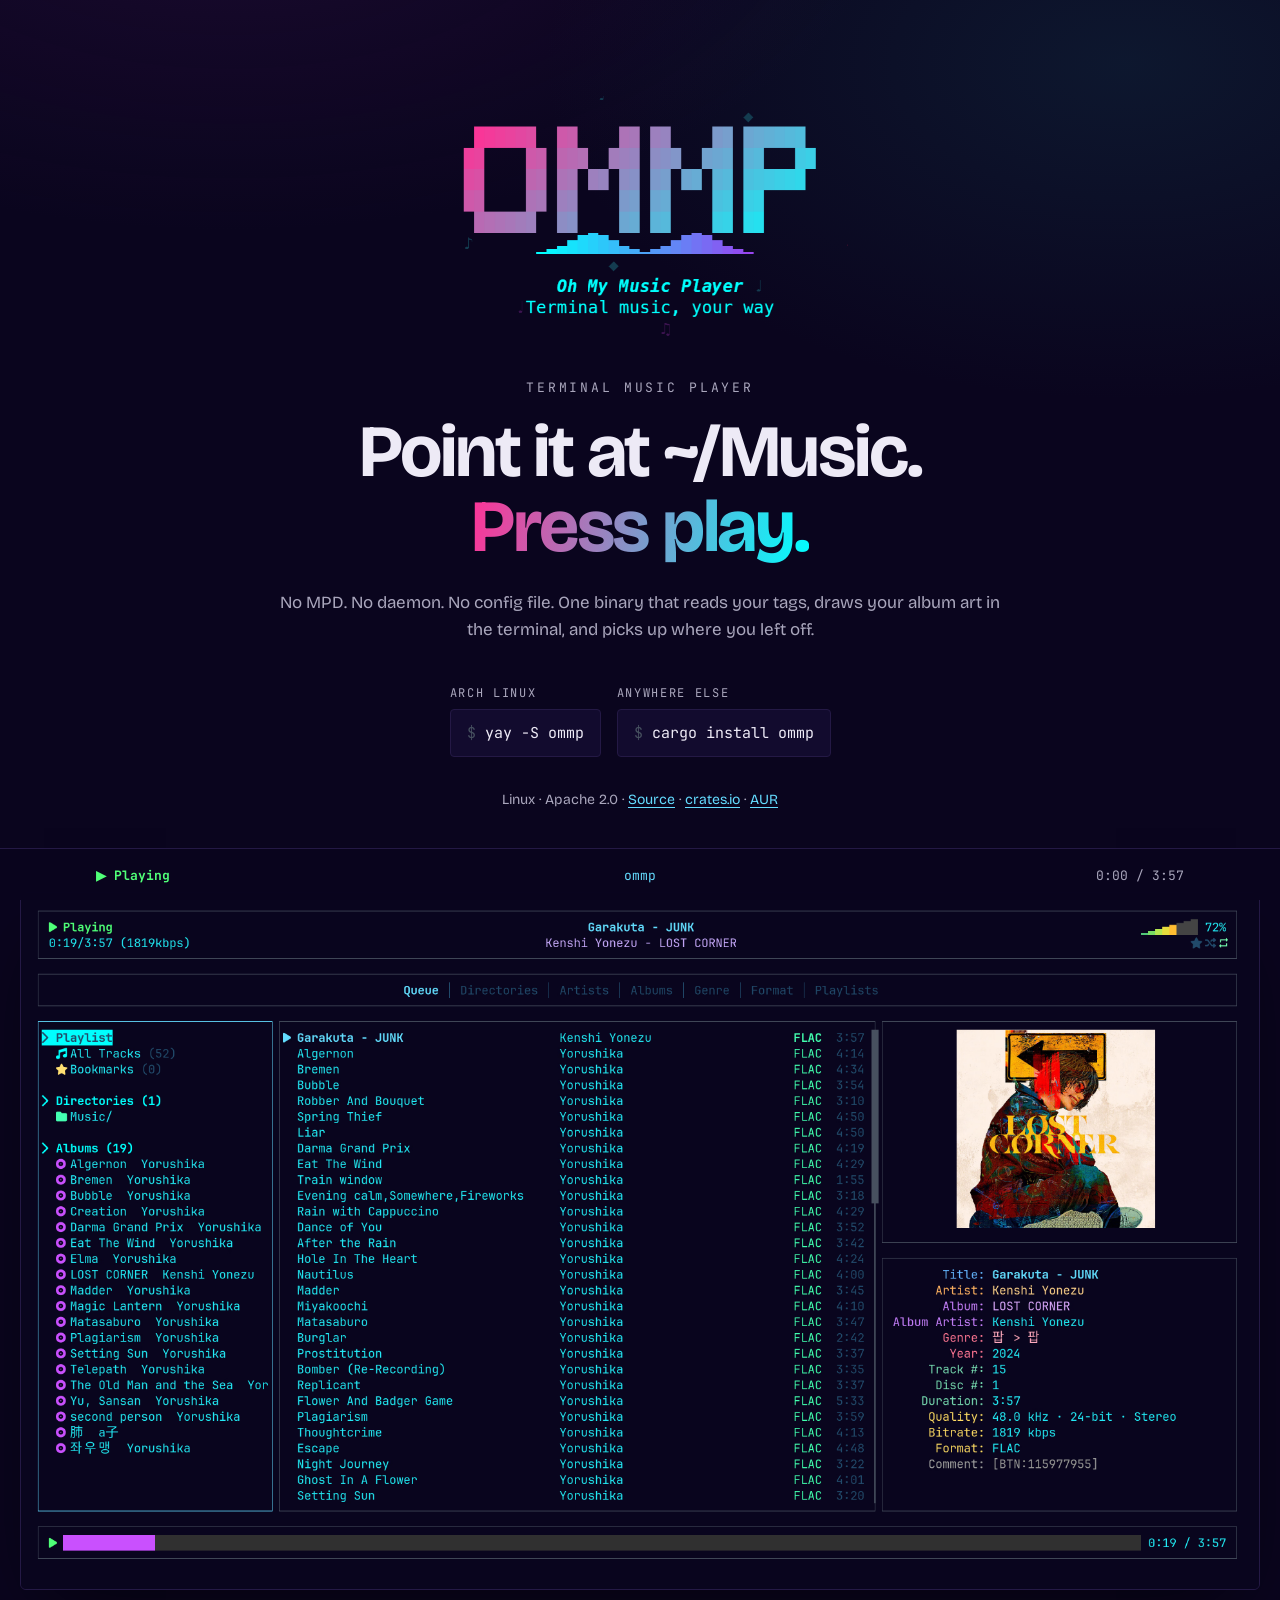
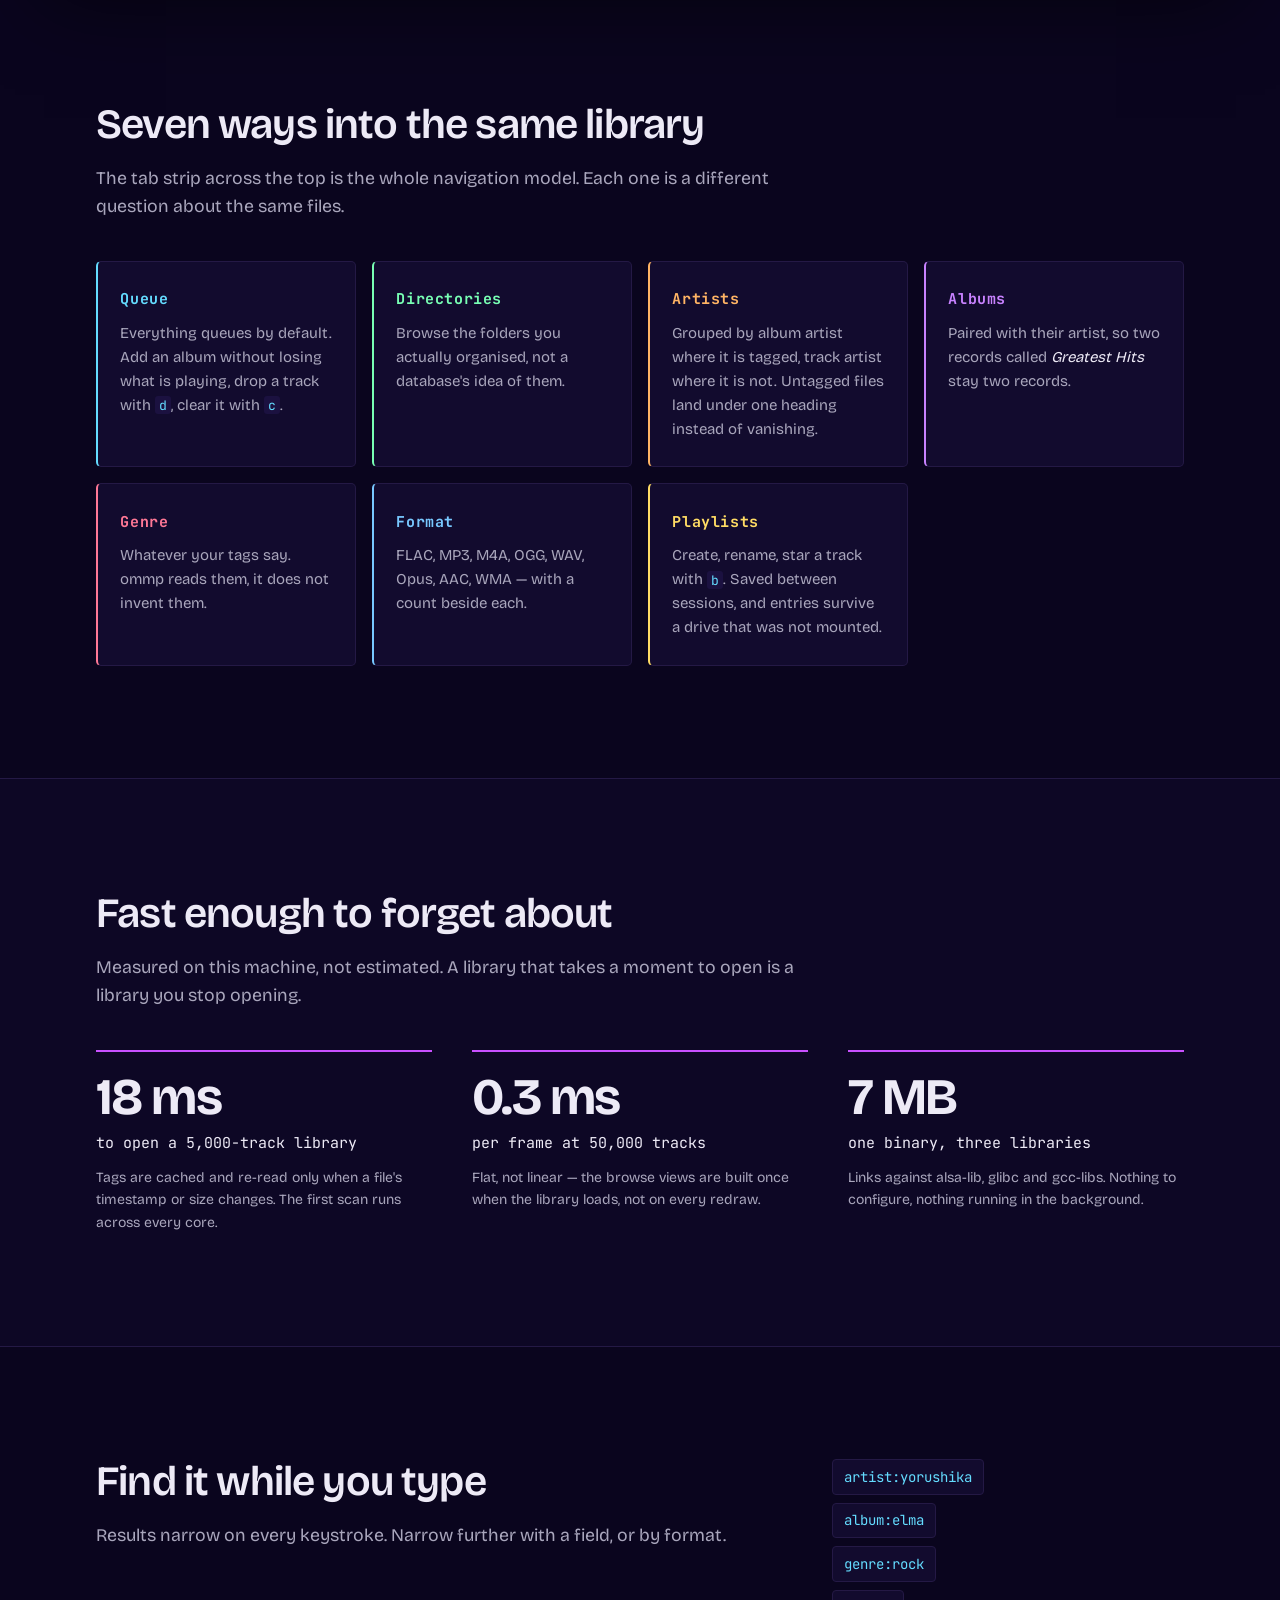
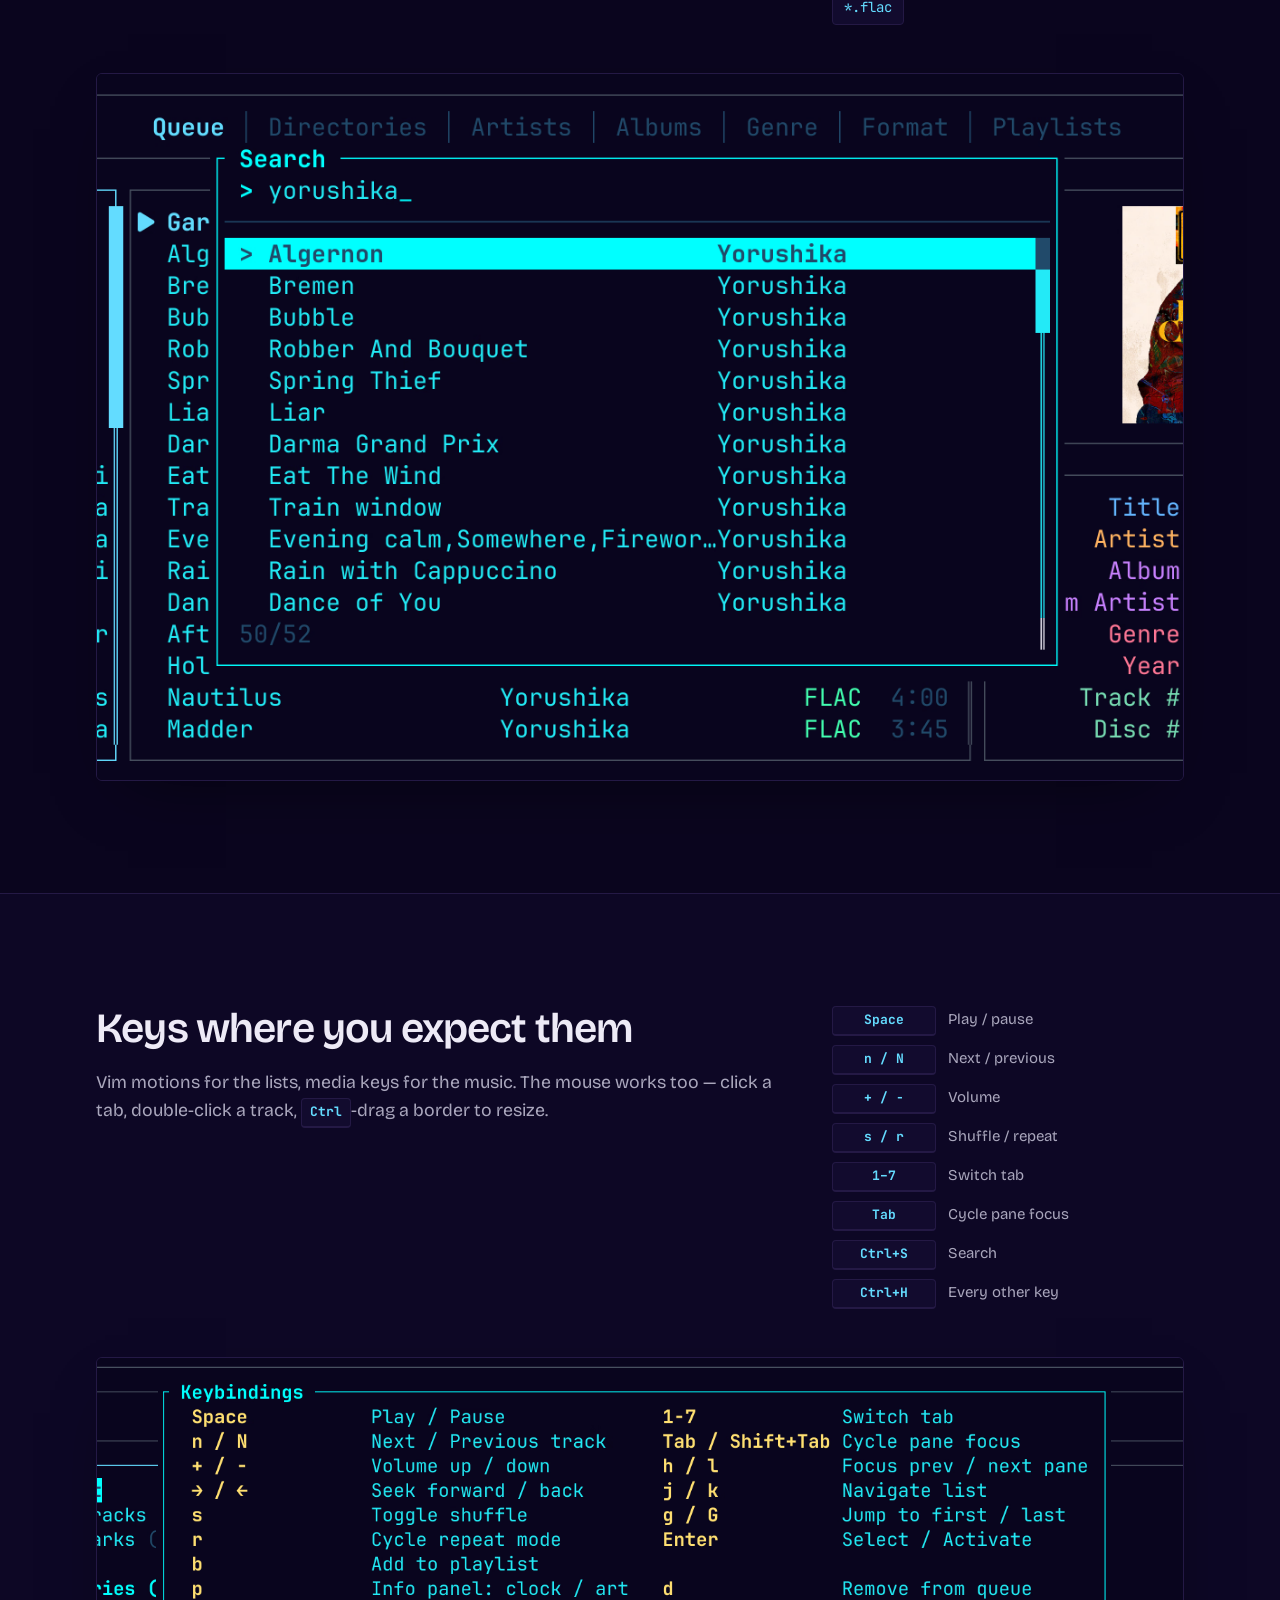
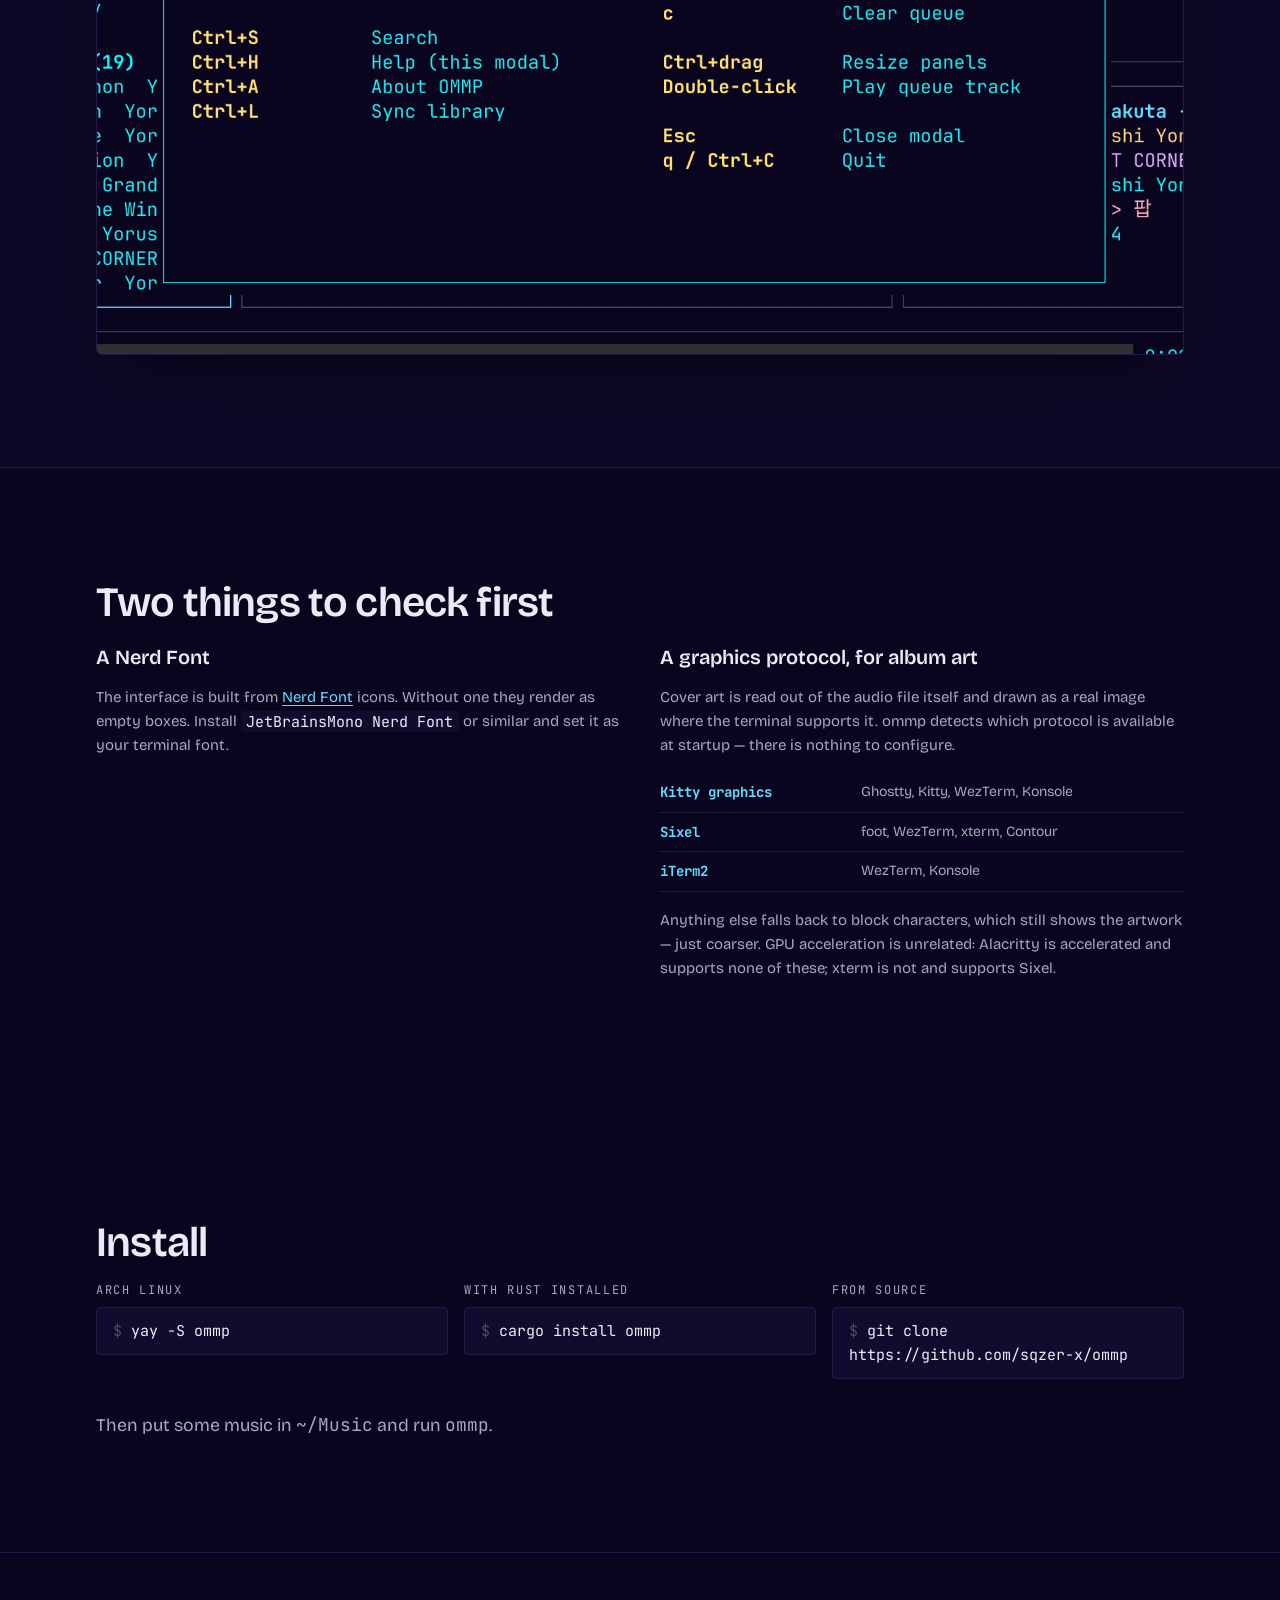
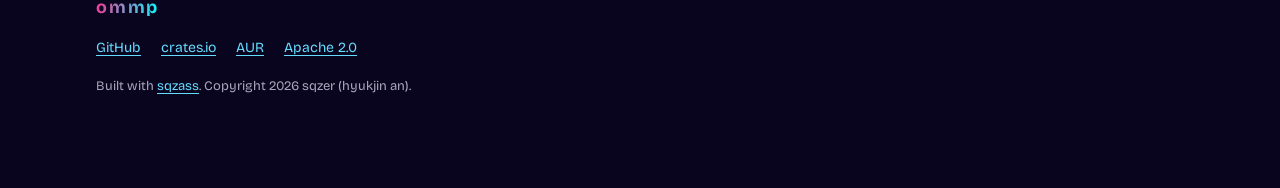
==== index.html @ 2d0007dd "Deploy the landing page" ====
<!doctype html>
<html lang="en">
<head>
<meta charset="utf-8">
<meta name="viewport" content="width=device-width, initial-scale=1">
<title>ommp — a terminal music player</title>
<meta name="description" content="A terminal music player written in Rust. No MPD, no daemon — point it at ~/Music and press play.">
<meta name="color-scheme" content="dark">
<meta name="theme-color" content="#0A051E">

<meta property="og:type" content="website">
<meta property="og:title" content="ommp — Oh My Music Player">
<meta property="og:description" content="A terminal music player written in Rust. No MPD, no daemon — point it at ~/Music and press play.">
<meta property="og:url" content="https://ommp.sqzer.com/">
<meta property="og:image" content="https://ommp.sqzer.com/img/og.png">
<meta name="twitter:card" content="summary_large_image">

<link rel="icon" href="/img/logo.png">
<link rel="preload" as="font" type="font/woff2" href="/fonts/jetbrains-mono-400.woff2" crossorigin>
<link rel="preload" as="font" type="font/woff2" href="/fonts/bricolage-grotesque-var.woff2" crossorigin>
<link rel="stylesheet" href="/css/main.a6589403.css">
</head>
<body>

<a class="skip" href="#what">Skip to content</a>

<!-- ── Hero ──────────────────────────────────────────────────────────── -->
<header class="hero">
  <div class="wrap hero-in">
    <img class="hero-logo" src="/img/logo.png" alt="ommp" width="723" height="421">

    <p class="kicker">Terminal music player</p>
    <h1 class="display">
      Point it at ~/Music.<br><em>Press play.</em>
    </h1>
    <p class="lede">No MPD. No daemon. No config file. One binary that reads your tags, draws your album art in the terminal, and picks up where you left off.</p>

    <div class="installs">
      <div class="install">
        <span class="install-label">Arch Linux</span>
        <code class="cmd" data-copy>yay -S ommp</code>
      </div>
      <div class="install">
        <span class="install-label">Anywhere else</span>
        <code class="cmd" data-copy>cargo install ommp</code>
      </div>
    </div>

    <p class="hero-meta">
      Linux · Apache&nbsp;2.0 ·
      <a href="https://github.com/sqzer-x/ommp">Source</a> ·
      <a href="https://crates.io/crates/ommp">crates.io</a> ·
      <a href="https://aur.archlinux.org/packages/ommp">AUR</a>
    </p>
  </div>

  <figure class="shot shot-hero">
    <img src="/img/01-main.avif" alt="ommp playing a track: library on the left, queue in the middle, album art and track details on the right"
         width="3840" height="2160" fetchpriority="high">
  </figure>
</header>

<!-- ── Features, keyed to the tabs ───────────────────────────────────── -->
<section id="what" class="band" data-section="Seven ways in">
  <div class="wrap">
    <h2 class="sec-title">Seven ways into the same library</h2>
    <p class="sec-lede">The tab strip across the top is the whole navigation model. Each one is a different question about the same files.</p>

    <ul class="features">
      <li class="feature" style="--accent: #64DCFF">
        <span class="feature-name">Queue</span>
        <p class="feature-body">Everything queues by default. Add an album without losing what is playing, drop a track with <code>d</code>, clear it with <code>c</code>.</p>
      </li>
      <li class="feature" style="--accent: #78FFB4">
        <span class="feature-name">Directories</span>
        <p class="feature-body">Browse the folders you actually organised, not a database's idea of them.</p>
      </li>
      <li class="feature" style="--accent: #FFB464">
        <span class="feature-name">Artists</span>
        <p class="feature-body">Grouped by album artist where it is tagged, track artist where it is not. Untagged files land under one heading instead of vanishing.</p>
      </li>
      <li class="feature" style="--accent: #C882FF">
        <span class="feature-name">Albums</span>
        <p class="feature-body">Paired with their artist, so two records called <em>Greatest Hits</em> stay two records.</p>
      </li>
      <li class="feature" style="--accent: #FF7896">
        <span class="feature-name">Genre</span>
        <p class="feature-body">Whatever your tags say. ommp reads them, it does not invent them.</p>
      </li>
      <li class="feature" style="--accent: #78C8FF">
        <span class="feature-name">Format</span>
        <p class="feature-body">FLAC, MP3, M4A, OGG, WAV, Opus, AAC, WMA — with a count beside each.</p>
      </li>
      <li class="feature" style="--accent: #FFDC64">
        <span class="feature-name">Playlists</span>
        <p class="feature-body">Create, rename, star a track with <code>b</code>. Saved between sessions, and entries survive a drive that was not mounted.</p>
      </li>
    </ul>
  </div>
</section>

<!-- ── Speed ─────────────────────────────────────────────────────────── -->
<section class="band band-alt" data-section="Speed">
  <div class="wrap">
    <h2 class="sec-title">Fast enough to forget about</h2>
    <p class="sec-lede">Measured on this machine, not estimated. A library that takes a moment to open is a library you stop opening.</p>

    <dl class="numbers">
      <div class="number">
        <dt class="number-value">18 ms</dt>
        <dd class="number-label">to open a 5,000-track library</dd>
        <dd class="number-note">Tags are cached and re-read only when a file&#x27;s timestamp or size changes. The first scan runs across every core.</dd>
      </div>
      <div class="number">
        <dt class="number-value">0.3 ms</dt>
        <dd class="number-label">per frame at 50,000 tracks</dd>
        <dd class="number-note">Flat, not linear — the browse views are built once when the library loads, not on every redraw.</dd>
      </div>
      <div class="number">
        <dt class="number-value">7 MB</dt>
        <dd class="number-label">one binary, three libraries</dd>
        <dd class="number-note">Links against alsa-lib, glibc and gcc-libs. Nothing to configure, nothing running in the background.</dd>
      </div>
    </dl>
  </div>
</section>

<!-- ── Search ────────────────────────────────────────────────────────── -->
<section class="band" data-section="Search">
  <div class="wrap">
    <div class="split">
      <div class="split-text">
        <h2 class="sec-title">Find it while you type</h2>
        <p class="sec-lede">Results narrow on every keystroke. Narrow further with a field, or by format.</p>
      </div>
      <ul class="filters">
        <li><code>artist:yorushika</code></li>
        <li><code>album:elma</code></li>
        <li><code>genre:rock</code></li>
        <li><code>*.flac</code></li>
      </ul>
    </div>
    <figure class="shot shot-detail">
      <img src="/img/03-search.avif" alt="The search overlay filtering a library down to fifty of fifty-two tracks"
           width="2400" height="1560" loading="lazy">
    </figure>
  </div>
</section>

<!-- ── Keys ──────────────────────────────────────────────────────────── -->
<section class="band band-alt" data-section="Keys">
  <div class="wrap">
    <div class="split">
      <div class="split-text">
        <h2 class="sec-title">Keys where you expect them</h2>
        <p class="sec-lede">Vim motions for the lists, media keys for the music. The mouse works too — click a tab, double-click a track, <kbd>Ctrl</kbd>-drag a border to resize.</p>
      </div>
      <ul class="keys">
        <li><kbd>Space</kbd><span>Play / pause</span></li>
        <li><kbd>n / N</kbd><span>Next / previous</span></li>
        <li><kbd>+ / -</kbd><span>Volume</span></li>
        <li><kbd>s / r</kbd><span>Shuffle / repeat</span></li>
        <li><kbd>1–7</kbd><span>Switch tab</span></li>
        <li><kbd>Tab</kbd><span>Cycle pane focus</span></li>
        <li><kbd>Ctrl+S</kbd><span>Search</span></li>
        <li><kbd>Ctrl+H</kbd><span>Every other key</span></li>
      </ul>
    </div>
    <figure class="shot shot-detail">
      <img src="/img/02-help.avif" alt="The keybinding overlay, two columns covering playback and navigation"
           width="3100" height="1700" loading="lazy">
    </figure>
  </div>
</section>

<!-- ── Requirements ──────────────────────────────────────────────────── -->
<section class="band" data-section="Before you start">
  <div class="wrap">
    <h2 class="sec-title">Two things to check first</h2>

    <div class="reqs">
      <div class="req">
        <h3>A Nerd Font</h3>
        <p>The interface is built from <a href="https://www.nerdfonts.com/">Nerd Font</a> icons. Without one they render as empty boxes. Install <code>JetBrainsMono Nerd Font</code> or similar and set it as your terminal font.</p>
      </div>
      <div class="req">
        <h3>A graphics protocol, for album art</h3>
        <p>Cover art is read out of the audio file itself and drawn as a real image where the terminal supports it. ommp detects which protocol is available at startup — there is nothing to configure.</p>
        <table class="protocols">
          <tbody>
            <tr><th scope="row">Kitty graphics</th><td>Ghostty, Kitty, WezTerm, Konsole</td></tr>
            <tr><th scope="row">Sixel</th><td>foot, WezTerm, xterm, Contour</td></tr>
            <tr><th scope="row">iTerm2</th><td>WezTerm, Konsole</td></tr>
          </tbody>
        </table>
        <p class="req-note">Anything else falls back to block characters, which still shows the artwork — just coarser. GPU acceleration is unrelated: Alacritty is accelerated and supports none of these; xterm is not and supports Sixel.</p>
      </div>
    </div>
  </div>
</section>

<!-- ── Install ───────────────────────────────────────────────────────── -->
<section class="band band-close" data-section="Install">
  <div class="wrap">
    <h2 class="sec-title">Install</h2>
    <div class="install-grid">
      <div class="install-card">
        <span class="install-label">Arch Linux</span>
        <code class="cmd" data-copy>yay -S ommp</code>
      </div>
      <div class="install-card">
        <span class="install-label">With Rust installed</span>
        <code class="cmd" data-copy>cargo install ommp</code>
      </div>
      <div class="install-card">
        <span class="install-label">From source</span>
        <code class="cmd" data-copy>git clone https://github.com/sqzer-x/ommp</code>
      </div>
    </div>
    <p class="sec-lede">Then put some music in <code>~/Music</code> and run <code>ommp</code>.</p>
  </div>
</section>

<footer class="foot">
  <div class="wrap foot-in">
    <p class="foot-name">ommp</p>
    <nav class="foot-links">
      <a href="https://github.com/sqzer-x/ommp">GitHub</a>
      <a href="https://crates.io/crates/ommp">crates.io</a>
      <a href="https://aur.archlinux.org/packages/ommp">AUR</a>
      <a href="https://github.com/sqzer-x/ommp/blob/main/LICENSE">Apache&nbsp;2.0</a>
    </nav>
    <p class="foot-fine">Built with <a href="https://github.com/sqzer-x/sqzass">sqzass</a>. Copyright 2026 sqzer (hyukjin an).</p>
  </div>
</footer>

<!-- ── The app's own status bar, tracking the page ───────────────────── -->
<div class="statusbar" aria-hidden="true">
  <div class="sb-fill"></div>
  <div class="sb-row">
    <span class="sb-state">&#9654; Playing</span>
    <span class="sb-track">ommp</span>
    <span class="sb-time"><span class="sb-elapsed">0:00</span> / 3:57</span>
  </div>
</div>

<script src="/js/status.4d369529.js" defer></script>
</body>
</html>
---- css/main.a6589403.css ----
/* ommp landing page.
 *
 * Every colour here is lifted from the application's own source rather than
 * invented, so the page and the thing it is advertising cannot drift apart.
 * The comments name where each one lives. */

/* Relative URLs, not root-absolute: this file is served from a repository
   subpath and the stylesheet's own name is content-hashed, but ../fonts/
   resolves correctly either way. */
@font-face {
  font-family: "JetBrains Mono";
  src: url("../fonts/jetbrains-mono-400.woff2") format("woff2");
  font-weight: 400; font-style: normal; font-display: swap;
}
@font-face {
  font-family: "JetBrains Mono";
  src: url("../fonts/jetbrains-mono-700.woff2") format("woff2");
  font-weight: 700; font-style: normal; font-display: swap;
}
@font-face {
  font-family: "Bricolage Grotesque";
  src: url("../fonts/bricolage-grotesque-var.woff2") format("woff2");
  font-weight: 400 800; font-style: normal; font-display: swap;
}

:root {
  /* about_modal.rs */
  --bg:      #0A051E;   /* BG_DARK */
  --pink:    #FF3296;   /* NEON_PINK, the logo gradient's start */
  --cyan:    #00FFFF;   /* NEON_CYAN, its end */
  /* theme.rs */
  --sky:     #64DCFF;   /* border_focused, and the current track */
  --dim:     #46505F;   /* border_unfocused */
  --violet:  #C850FF;   /* progress_filled */
  /* status_bar.rs */
  --playing: #50FF78;

  --ink:     #EDEAF6;
  --ink-2:   #A9A6BC;
  --panel:   #120B2E;
  --line:    #241945;

  --mono: "JetBrains Mono", ui-monospace, SFMono-Regular, Menlo, Consolas, monospace;
  --disp: "Bricolage Grotesque", ui-sans-serif, system-ui, sans-serif;

  --wrap: 68rem;
  --sb-h: 3.25rem;
}

*, *::before, *::after { box-sizing: border-box; }

html { -webkit-text-size-adjust: 100%; scroll-behavior: smooth; }
@media (prefers-reduced-motion: reduce) {
  html { scroll-behavior: auto; }
  *, *::before, *::after { animation-duration: .01ms !important; transition-duration: .01ms !important; }
}

body {
  margin: 0;
  padding-bottom: var(--sb-h);
  background: var(--bg);
  color: var(--ink);
  font-family: var(--disp);
  font-size: clamp(1rem, .95rem + .2vw, 1.125rem);
  line-height: 1.6;
  -webkit-font-smoothing: antialiased;
}

/* The terminal face is reserved for things that are literally the app:
   commands you type, keys you press, tab names, the status bar. */
code, kbd, .cmd, .kicker, .install-label, .feature-name,
.number-label, .protocols th, .sb-row { font-family: var(--mono); }

a { color: var(--sky); text-underline-offset: .2em; text-decoration-thickness: 1px; }
a:hover { color: var(--cyan); }
:focus-visible { outline: 2px solid var(--cyan); outline-offset: 3px; border-radius: 2px; }

.skip {
  position: absolute; left: -9999px;
  background: var(--cyan); color: var(--bg); padding: .6rem 1rem; font-weight: 700;
}
.skip:focus { left: 1rem; top: 1rem; z-index: 100; }

.wrap { width: min(100% - 2.5rem, var(--wrap)); margin-inline: auto; }

/* ── Hero ─────────────────────────────────────────────────────────── */

.hero {
  position: relative;
  padding-block: clamp(3rem, 8vw, 6rem) 0;
  /* The splash screen's scattered-note field, reduced to two soft washes. */
  background:
    radial-gradient(60rem 32rem at 18% -8%, #3C145055, transparent 70%),
    radial-gradient(52rem 30rem at 88% 4%,  #143C5055, transparent 70%);
}
.hero-in { text-align: center; }

.hero-logo {
  width: min(100%, 26rem); height: auto; display: block; margin: 0 auto 2.5rem;
  animation: rise .6s ease-out both;
}
@keyframes rise { from { opacity: 0; transform: translateY(.5rem); } to { opacity: 1; transform: none; } }

.kicker {
  margin: 0 0 1rem;
  font-size: .8125rem; letter-spacing: .22em; text-transform: uppercase;
  color: var(--ink-2);
}

.display {
  font-family: var(--disp);
  font-weight: 700;
  font-size: clamp(2.4rem, 1.4rem + 4.4vw, 4.6rem);
  line-height: 1.02;
  letter-spacing: -.03em;
  margin: 0 0 1.5rem;
}
.display em {
  font-style: normal;
  background: linear-gradient(100deg, var(--pink), var(--cyan));
  -webkit-background-clip: text; background-clip: text; color: transparent;
}

.lede {
  max-width: 46rem; margin: 0 auto 2.5rem;
  color: var(--ink-2); font-size: 1.0625rem;
}

.installs { display: flex; flex-wrap: wrap; gap: 1rem; justify-content: center; }
.install { text-align: left; }
.install-label {
  display: block; font-size: .75rem; letter-spacing: .14em; text-transform: uppercase;
  color: var(--ink-2); margin-bottom: .4rem;
}

.cmd {
  display: block;
  font-family: var(--mono); font-size: .9375rem;
  background: var(--panel); border: 1px solid var(--line);
  padding: .7rem 1rem; border-radius: 4px;
  color: var(--ink); white-space: nowrap; overflow-x: auto;
}
.cmd::before { content: "$ "; color: var(--dim); }
.cmd[data-copy] { cursor: pointer; }
.cmd[data-copy]:hover { border-color: var(--sky); }
.cmd.is-copied { border-color: var(--playing); }
.cmd.is-copied::after { content: " copied"; color: var(--playing); }

.hero-meta { margin-top: 2rem; color: var(--ink-2); font-size: .875rem; }

/* ── Screenshots ──────────────────────────────────────────────────── */

.shot { margin: 0; }
.shot img {
  display: block; width: 100%; height: auto;
  border: 1px solid var(--line); border-radius: 6px;
}
.shot-hero {
  width: min(100% - 2.5rem, 84rem);
  margin: clamp(3rem, 7vw, 5rem) auto 0;
}
.shot-hero img { box-shadow: 0 2rem 5rem -1.5rem #00000099; }
.shot-detail img { box-shadow: 0 1.5rem 4rem -2rem #00000099; }

/* ── Bands ────────────────────────────────────────────────────────── */

.band { padding-block: clamp(4rem, 9vw, 7rem); }
.band-alt { background: #0D0725; border-block: 1px solid var(--line); }
.band-close { padding-bottom: clamp(3rem, 6vw, 4.5rem); }

.sec-title {
  font-family: var(--disp); font-weight: 600;
  font-size: clamp(1.7rem, 1.2rem + 1.9vw, 2.6rem);
  line-height: 1.1; letter-spacing: -.02em; margin: 0 0 1rem;
}
.sec-lede { max-width: 44rem; color: var(--ink-2); margin: 0 0 2.5rem; }

/* ── Features ─────────────────────────────────────────────────────── */

.features {
  list-style: none; margin: 0; padding: 0;
  display: grid; gap: 1rem;
  grid-template-columns: repeat(auto-fit, minmax(15rem, 1fr));
}
.feature {
  background: var(--panel);
  border: 1px solid var(--line); border-left: 2px solid var(--accent);
  border-radius: 5px;
  padding: 1.4rem 1.4rem 1.6rem;
}
.feature-name {
  display: inline-block; margin-bottom: .6rem;
  color: var(--accent); font-weight: 700; font-size: .9375rem;
  letter-spacing: .04em;
}
.feature-body { margin: 0; color: var(--ink-2); font-size: .9375rem; }
.feature-body code {
  color: var(--sky); background: #1B1140;
  padding: .05em .3em; border-radius: 3px; font-size: .875em;
}
.feature-body em { font-style: italic; color: var(--ink); }

/* ── Numbers ──────────────────────────────────────────────────────── */

.numbers {
  margin: 0; display: grid; gap: 2.5rem;
  grid-template-columns: repeat(auto-fit, minmax(15rem, 1fr));
}
.number { border-top: 2px solid var(--violet); padding-top: 1.25rem; }
.number-value {
  font-family: var(--disp); font-weight: 700;
  font-size: clamp(2.2rem, 1.6rem + 2.4vw, 3.2rem);
  line-height: 1; letter-spacing: -.03em; margin: 0 0 .5rem;
}
.number-label { margin: 0 0 .75rem; color: var(--ink); font-size: .9375rem; }
.number-note { margin: 0; color: var(--ink-2); font-size: .875rem; }

/* ── Split sections ───────────────────────────────────────────────── */

/* Copy beside its list, and the screenshot underneath at the full width of the
   wrap. These shots are close-ups of a modal whose contents are a fixed number
   of characters — squeezed into a column beside the copy they are simply too
   small to read, which defeats the point of showing them. */
.split {
  display: grid; gap: clamp(2rem, 5vw, 3.5rem); align-items: start;
  margin-bottom: clamp(2.25rem, 4vw, 3rem);
}
@media (min-width: 56rem) {
  .split { grid-template-columns: 1fr minmax(16rem, 22rem); }
}
.split-text .sec-lede { margin-bottom: 0; }

.filters { list-style: none; margin: 0; padding: 0; display: grid; gap: .5rem; }
.filters code {
  display: inline-block; background: var(--panel); border: 1px solid var(--line);
  padding: .35rem .7rem; border-radius: 4px; font-size: .875rem; color: var(--sky);
}

.keys { list-style: none; margin: 0; padding: 0; display: grid; gap: .55rem; }
.keys li { display: grid; grid-template-columns: 6.5rem 1fr; align-items: baseline; gap: .75rem; }
.keys span { color: var(--ink-2); font-size: .9375rem; }

kbd {
  font-family: var(--mono); font-size: .8125rem; font-weight: 700;
  background: var(--panel); border: 1px solid var(--line); border-bottom-width: 2px;
  border-radius: 4px; padding: .2rem .5rem; color: var(--sky);
  display: inline-block; text-align: center;
}

/* ── Requirements ─────────────────────────────────────────────────── */

.reqs { display: grid; gap: 2.5rem; grid-template-columns: repeat(auto-fit, minmax(19rem, 1fr)); }
.req h3 { font-family: var(--disp); font-size: 1.25rem; font-weight: 600; margin: 0 0 .75rem; }
.req p { margin: 0 0 1rem; color: var(--ink-2); font-size: .9375rem; }
.req code { background: var(--panel); padding: .05em .35em; border-radius: 3px; color: var(--ink); }
.req-note { font-size: .8125rem; }

.protocols { border-collapse: collapse; width: 100%; margin-bottom: 1rem; font-size: .875rem; }
.protocols th, .protocols td { text-align: left; padding: .5rem 0; border-bottom: 1px solid var(--line); vertical-align: top; }
.protocols th { font-weight: 700; color: var(--sky); white-space: nowrap; padding-right: 1.25rem; }
.protocols td { color: var(--ink-2); }

/* ── Install grid ─────────────────────────────────────────────────── */

.install-grid {
  display: grid; gap: 1rem; margin-bottom: 2rem;
  grid-template-columns: repeat(auto-fit, minmax(17rem, 1fr));
}
/* The clone URL is longer than a third of the wrap. Scrolling it inside the
   card hides the end behind no affordance at all, so wrap it instead — the
   whole string is what gets copied either way. */
.install-card .cmd { white-space: normal; overflow-wrap: anywhere; }

/* ── Footer ───────────────────────────────────────────────────────── */

.foot { border-top: 1px solid var(--line); padding-block: 2.5rem; }
.foot-in { display: grid; gap: 1rem; }
.foot-name {
  margin: 0; font-weight: 700; letter-spacing: .1em;
  background: linear-gradient(100deg, var(--pink), var(--cyan));
  -webkit-background-clip: text; background-clip: text; color: transparent;
  width: max-content;
}
.foot-links { display: flex; flex-wrap: wrap; gap: 1.25rem; font-size: .875rem; }
.foot-fine { margin: 0; color: var(--ink-2); font-size: .8125rem; }

/* ── The signature: ommp's status bar, tracking the page ──────────── */

.statusbar {
  position: fixed; inset: auto 0 0 0; z-index: 50;
  height: var(--sb-h);
  background: #0A051EF2;
  backdrop-filter: blur(8px);
  border-top: 1px solid var(--line);
  font-size: .8125rem;
}
.sb-fill {
  height: 2px; width: 0%;
  background: var(--violet);
  transition: width .1s linear;
}
.sb-row {
  height: calc(var(--sb-h) - 2px);
  display: grid; grid-template-columns: 1fr auto 1fr; align-items: center;
  gap: 1rem;
  width: min(100% - 2.5rem, var(--wrap)); margin-inline: auto;
}
.sb-state { color: var(--playing); font-weight: 700; white-space: nowrap; }
.sb-track {
  color: var(--sky); text-align: center;
  overflow: hidden; text-overflow: ellipsis; white-space: nowrap;
}
.sb-time { color: var(--ink-2); text-align: right; white-space: nowrap; }

@media (max-width: 34rem) {
  .sb-row { grid-template-columns: auto 1fr; }
  .sb-state { display: none; }
  .sb-time { font-size: .75rem; }
}
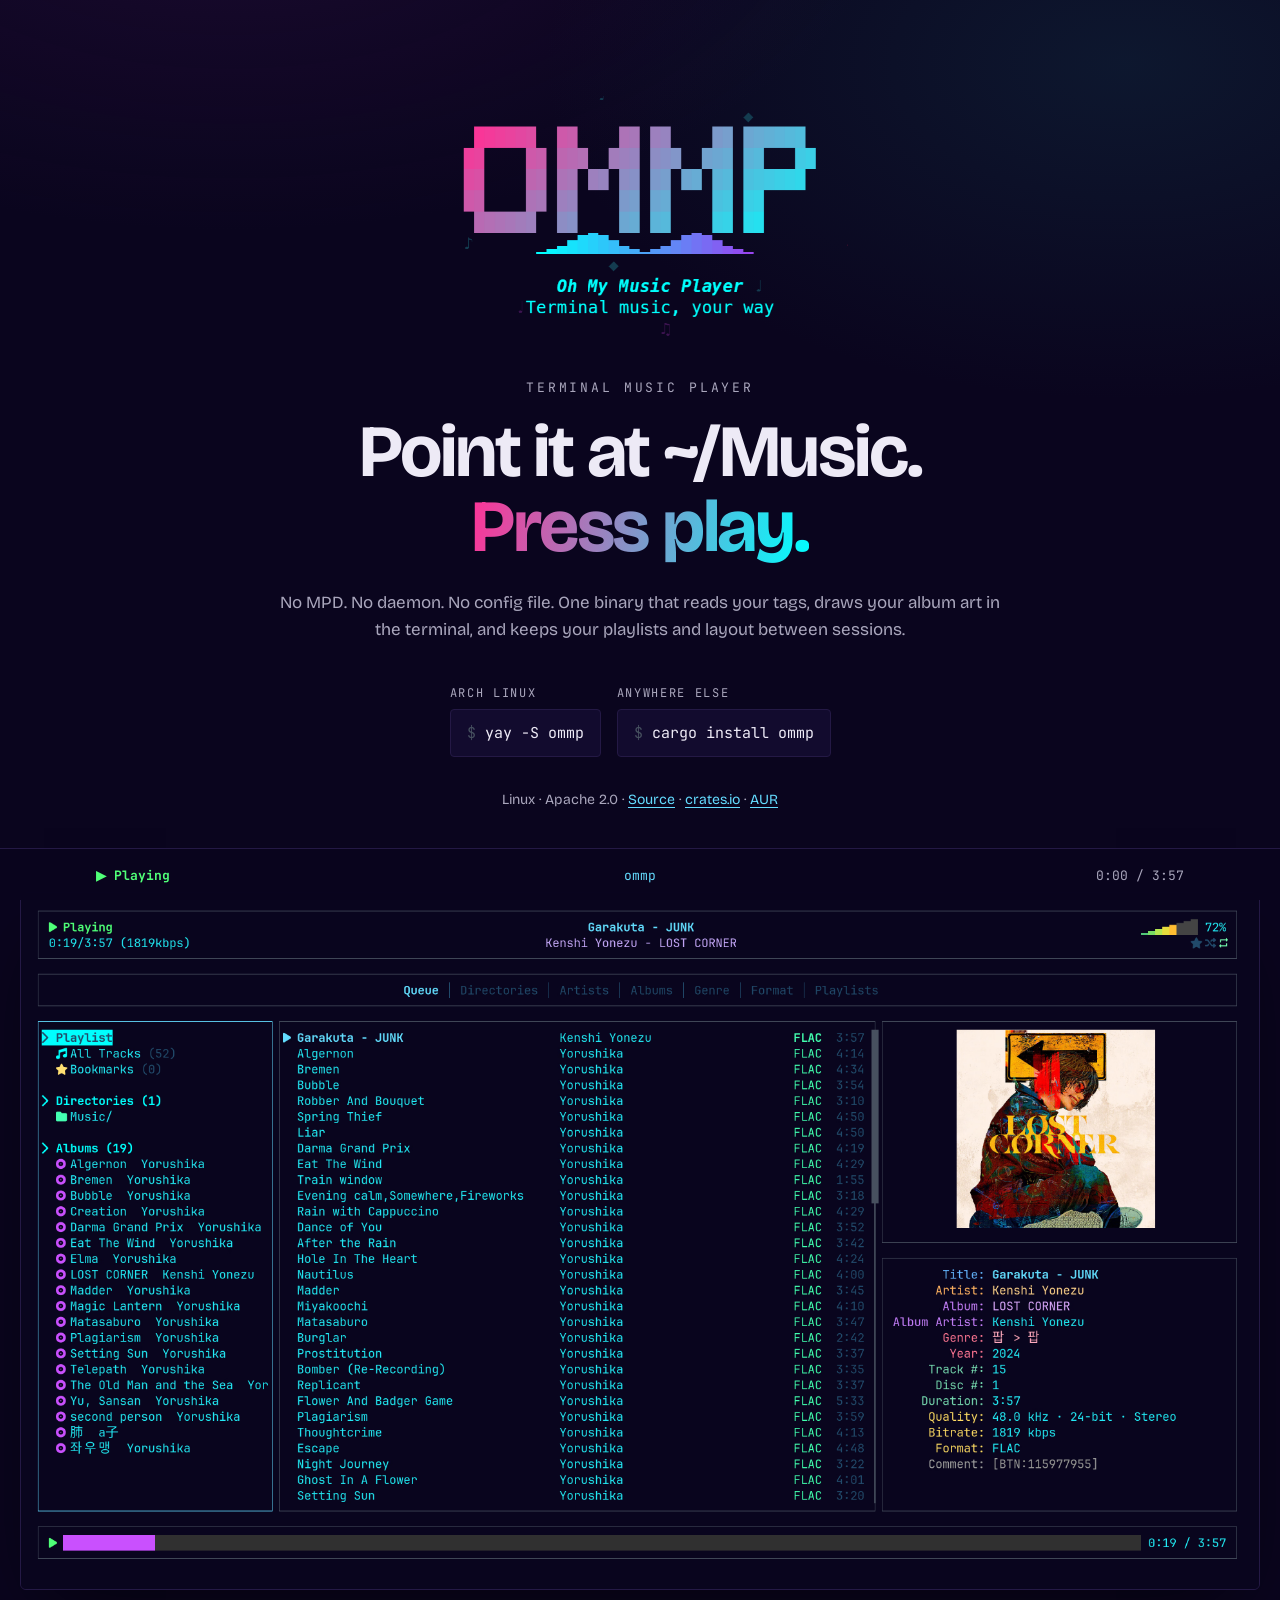
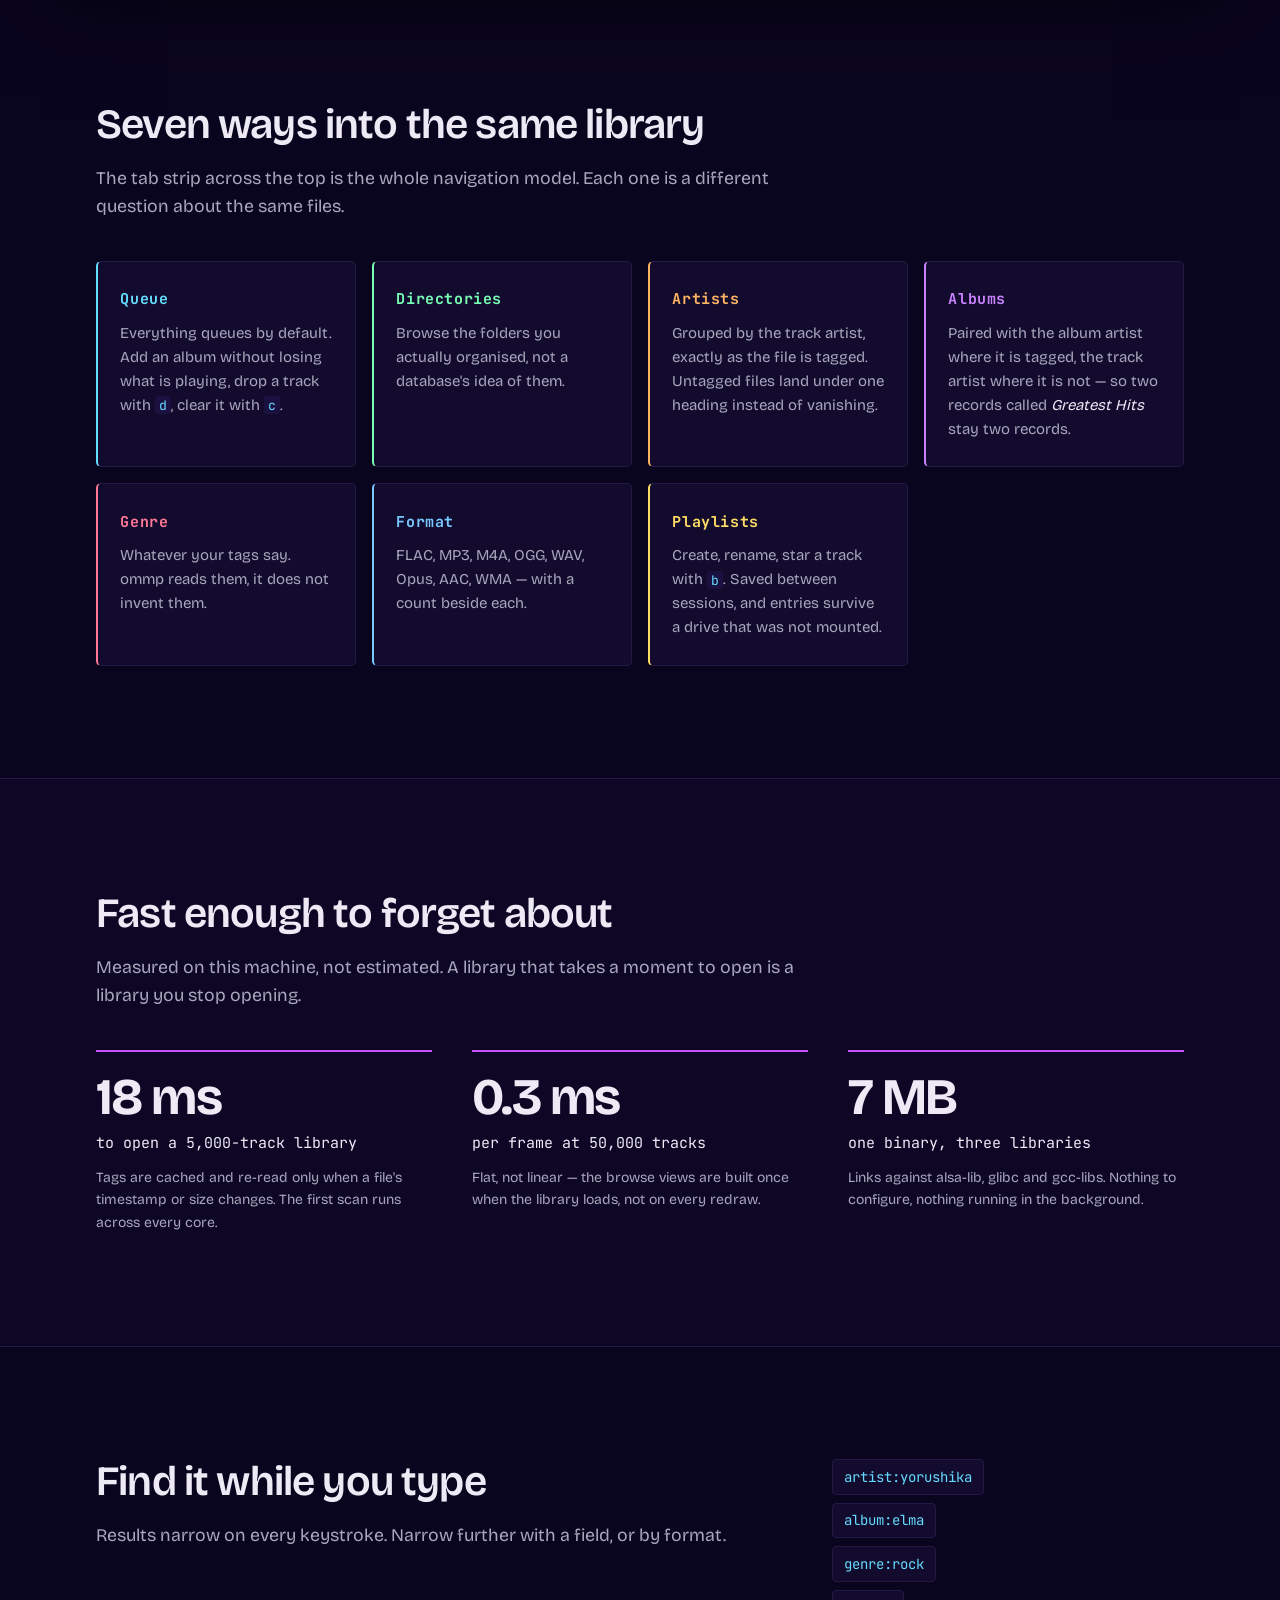
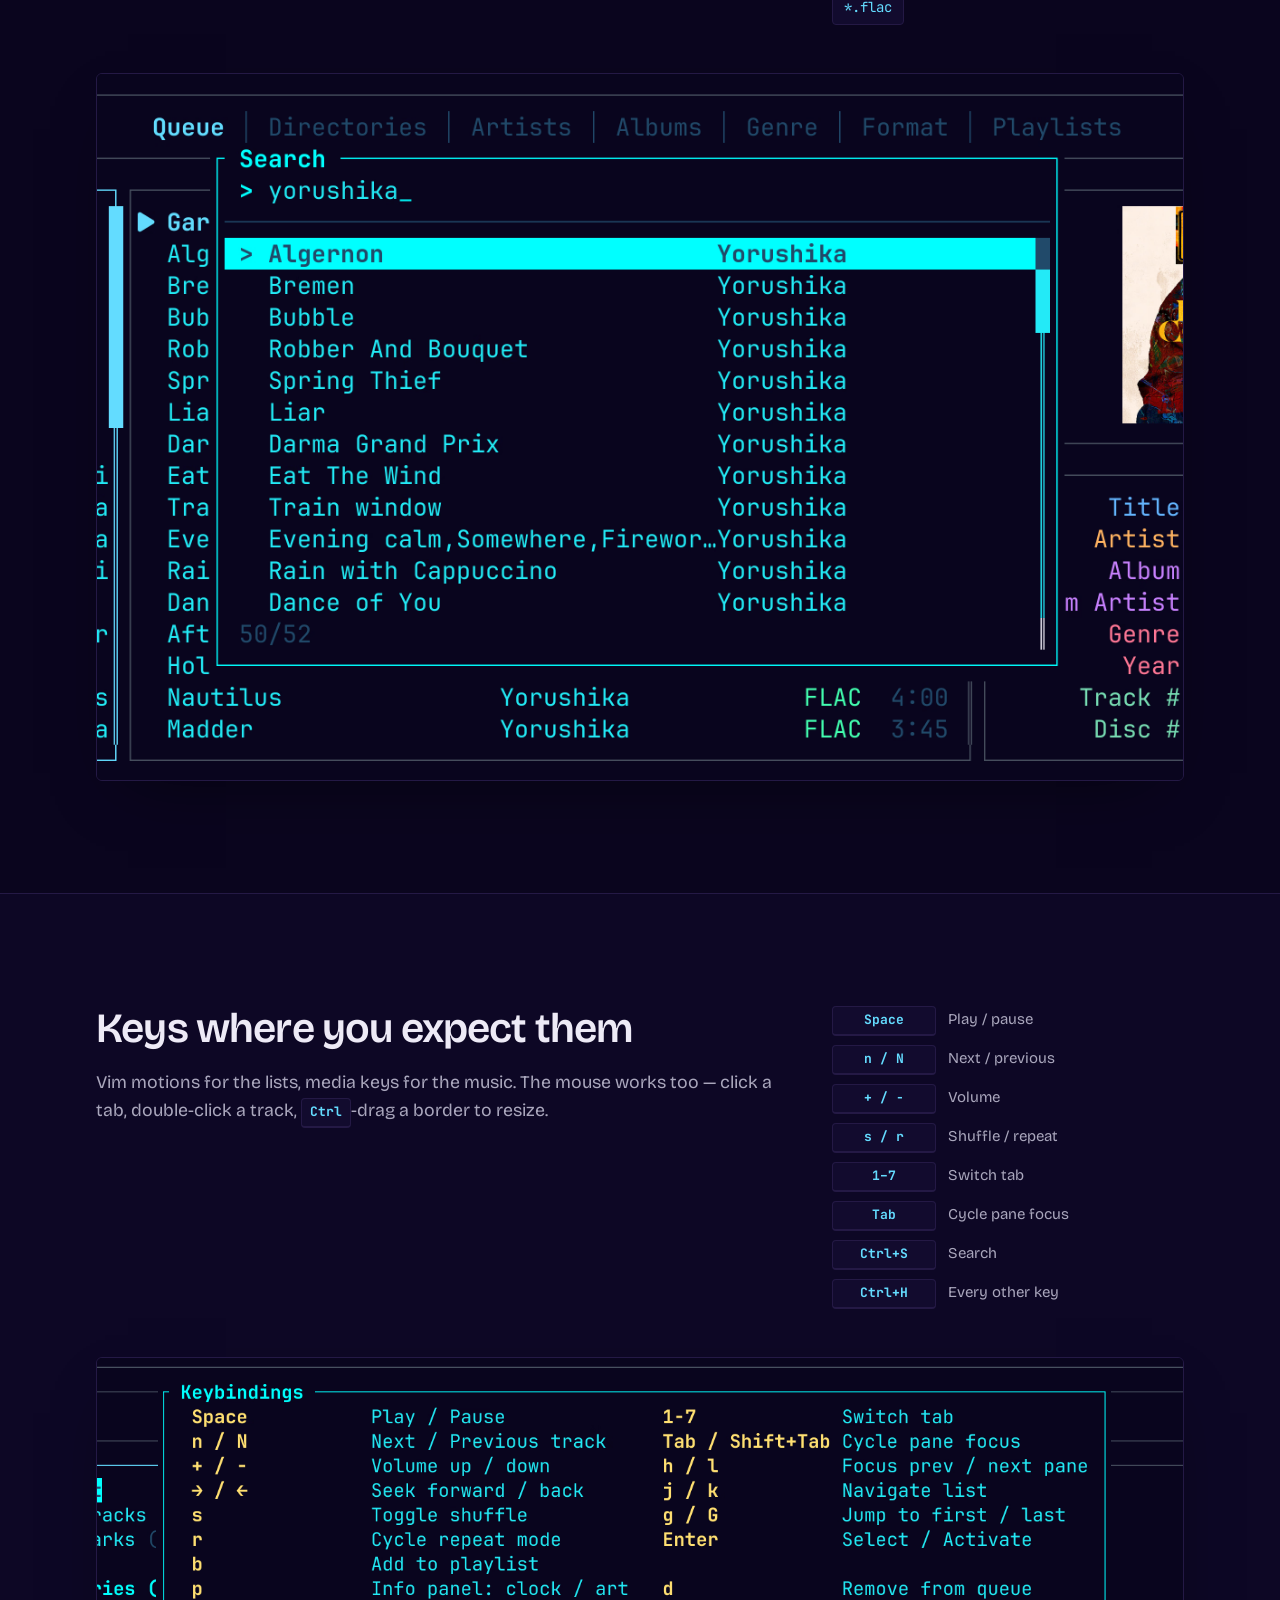
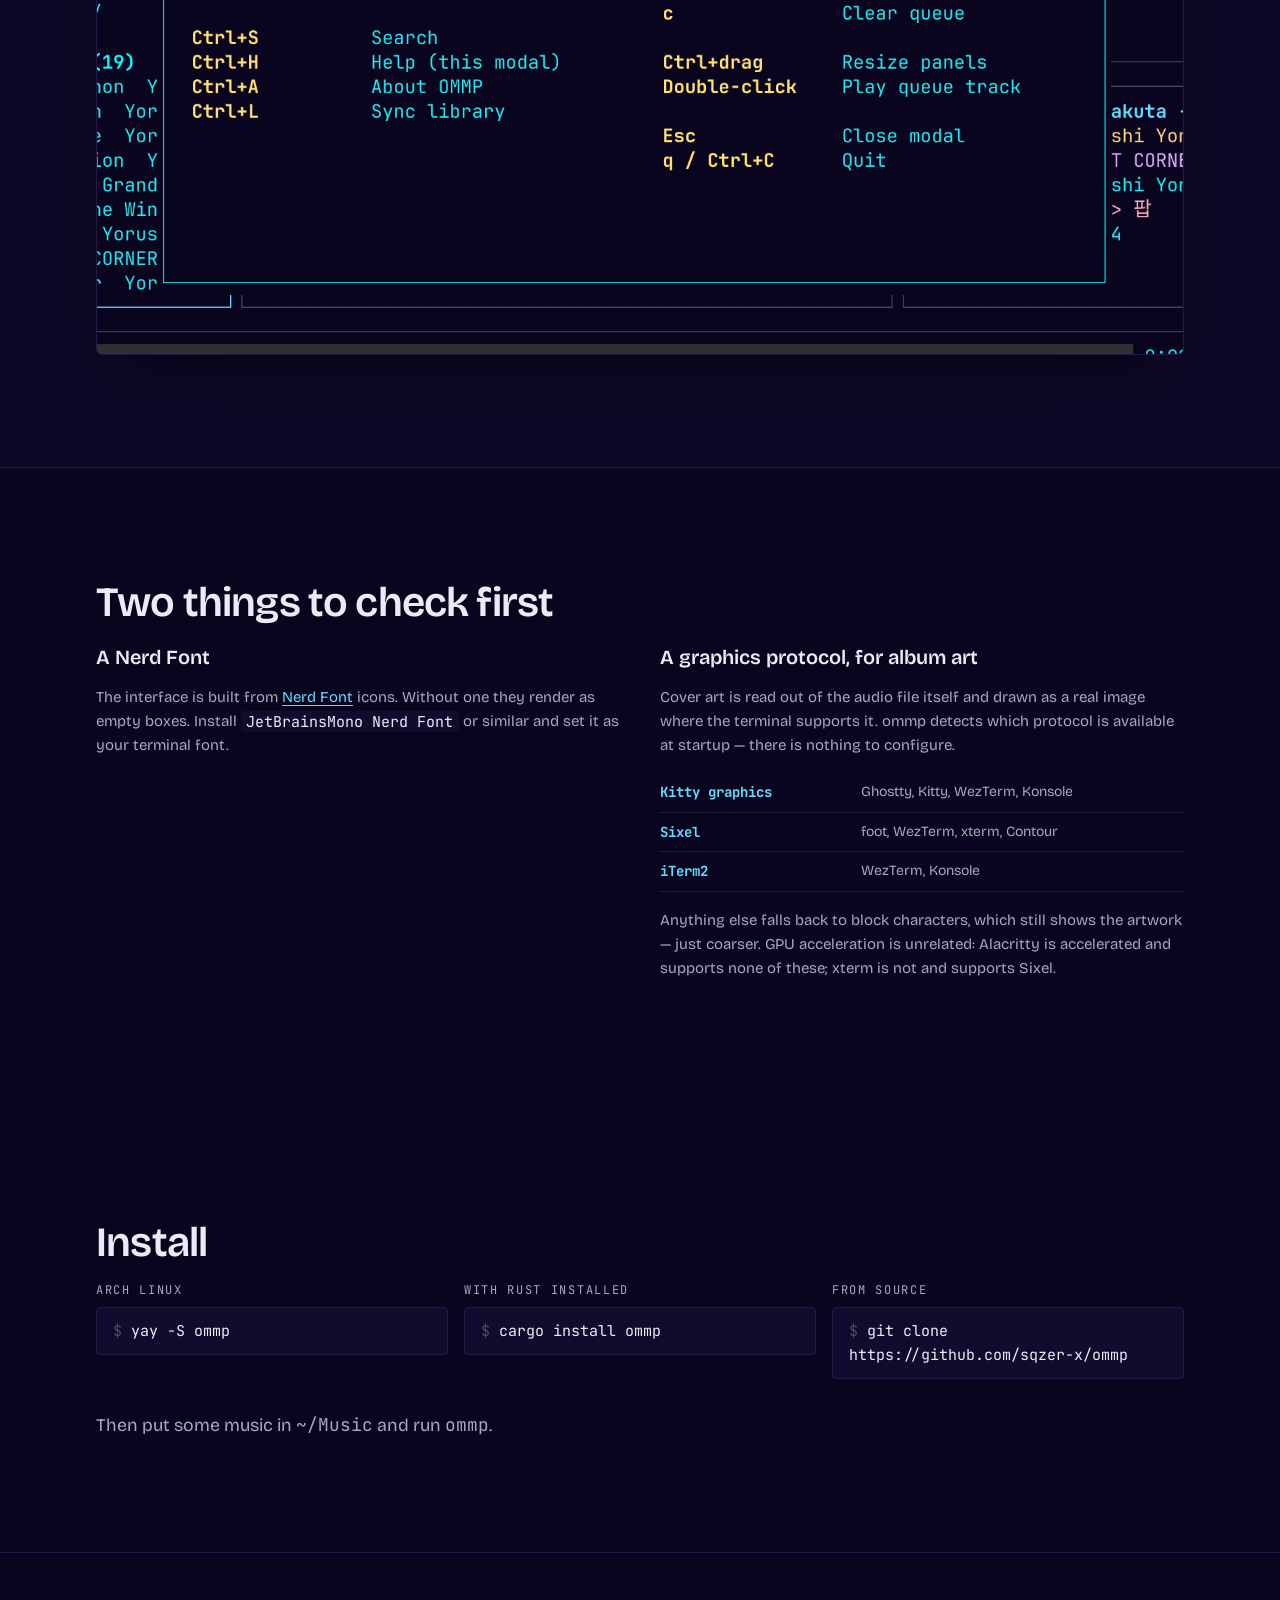
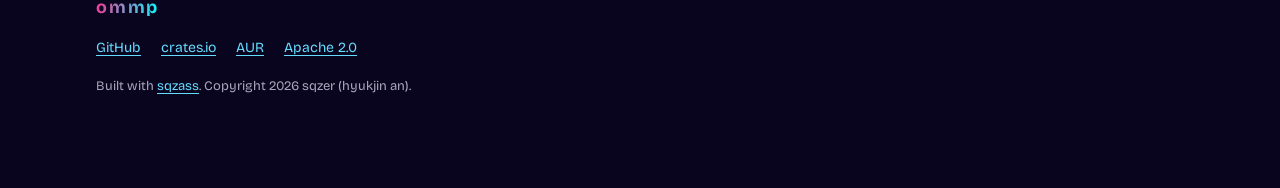
==== commit 9d6bd18d: "Deploy the landing page" ====
--- a/index.html
+++ b/index.html
@@ -13,9 +13,7 @@
 <meta property="og:description" content="A terminal music player written in Rust. No MPD, no daemon — point it at ~/Music and press play.">
 <meta property="og:url" content="https://ommp.sqzer.com/">
 <meta property="og:image" content="https://ommp.sqzer.com/img/og.png">
-<meta name="twitter:card" content="summary_large_image">
-
-<link rel="icon" href="/img/logo.png">
+<meta name="twitter:card" content="summary_large_image"><link rel="icon" href="/favicon.ico" sizes="any">
 <link rel="preload" as="font" type="font/woff2" href="/fonts/jetbrains-mono-400.woff2" crossorigin>
 <link rel="preload" as="font" type="font/woff2" href="/fonts/bricolage-grotesque-var.woff2" crossorigin>
 <link rel="stylesheet" href="/css/main.a6589403.css">
@@ -33,7 +31,7 @@
     <h1 class="display">
       Point it at ~/Music.<br><em>Press play.</em>
     </h1>
-    <p class="lede">No MPD. No daemon. No config file. One binary that reads your tags, draws your album art in the terminal, and picks up where you left off.</p>
+    <p class="lede">No MPD. No daemon. No config file. One binary that reads your tags, draws your album art in the terminal, and keeps your playlists and layout between sessions.</p>
 
     <div class="installs">
       <div class="install">
@@ -77,11 +75,11 @@
       </li>
       <li class="feature" style="--accent: #FFB464">
         <span class="feature-name">Artists</span>
-        <p class="feature-body">Grouped by album artist where it is tagged, track artist where it is not. Untagged files land under one heading instead of vanishing.</p>
+        <p class="feature-body">Grouped by the track artist, exactly as the file is tagged. Untagged files land under one heading instead of vanishing.</p>
       </li>
       <li class="feature" style="--accent: #C882FF">
         <span class="feature-name">Albums</span>
-        <p class="feature-body">Paired with their artist, so two records called <em>Greatest Hits</em> stay two records.</p>
+        <p class="feature-body">Paired with the album artist where it is tagged, the track artist where it is not — so two records called <em>Greatest Hits</em> stay two records.</p>
       </li>
       <li class="feature" style="--accent: #FF7896">
         <span class="feature-name">Genre</span>
@@ -244,6 +242,6 @@
   </div>
 </div>
 
-<script src="/js/status.4d369529.js" defer></script>
+<script src="/js/status.6222b20d.js" defer></script>
 </body>
 </html>
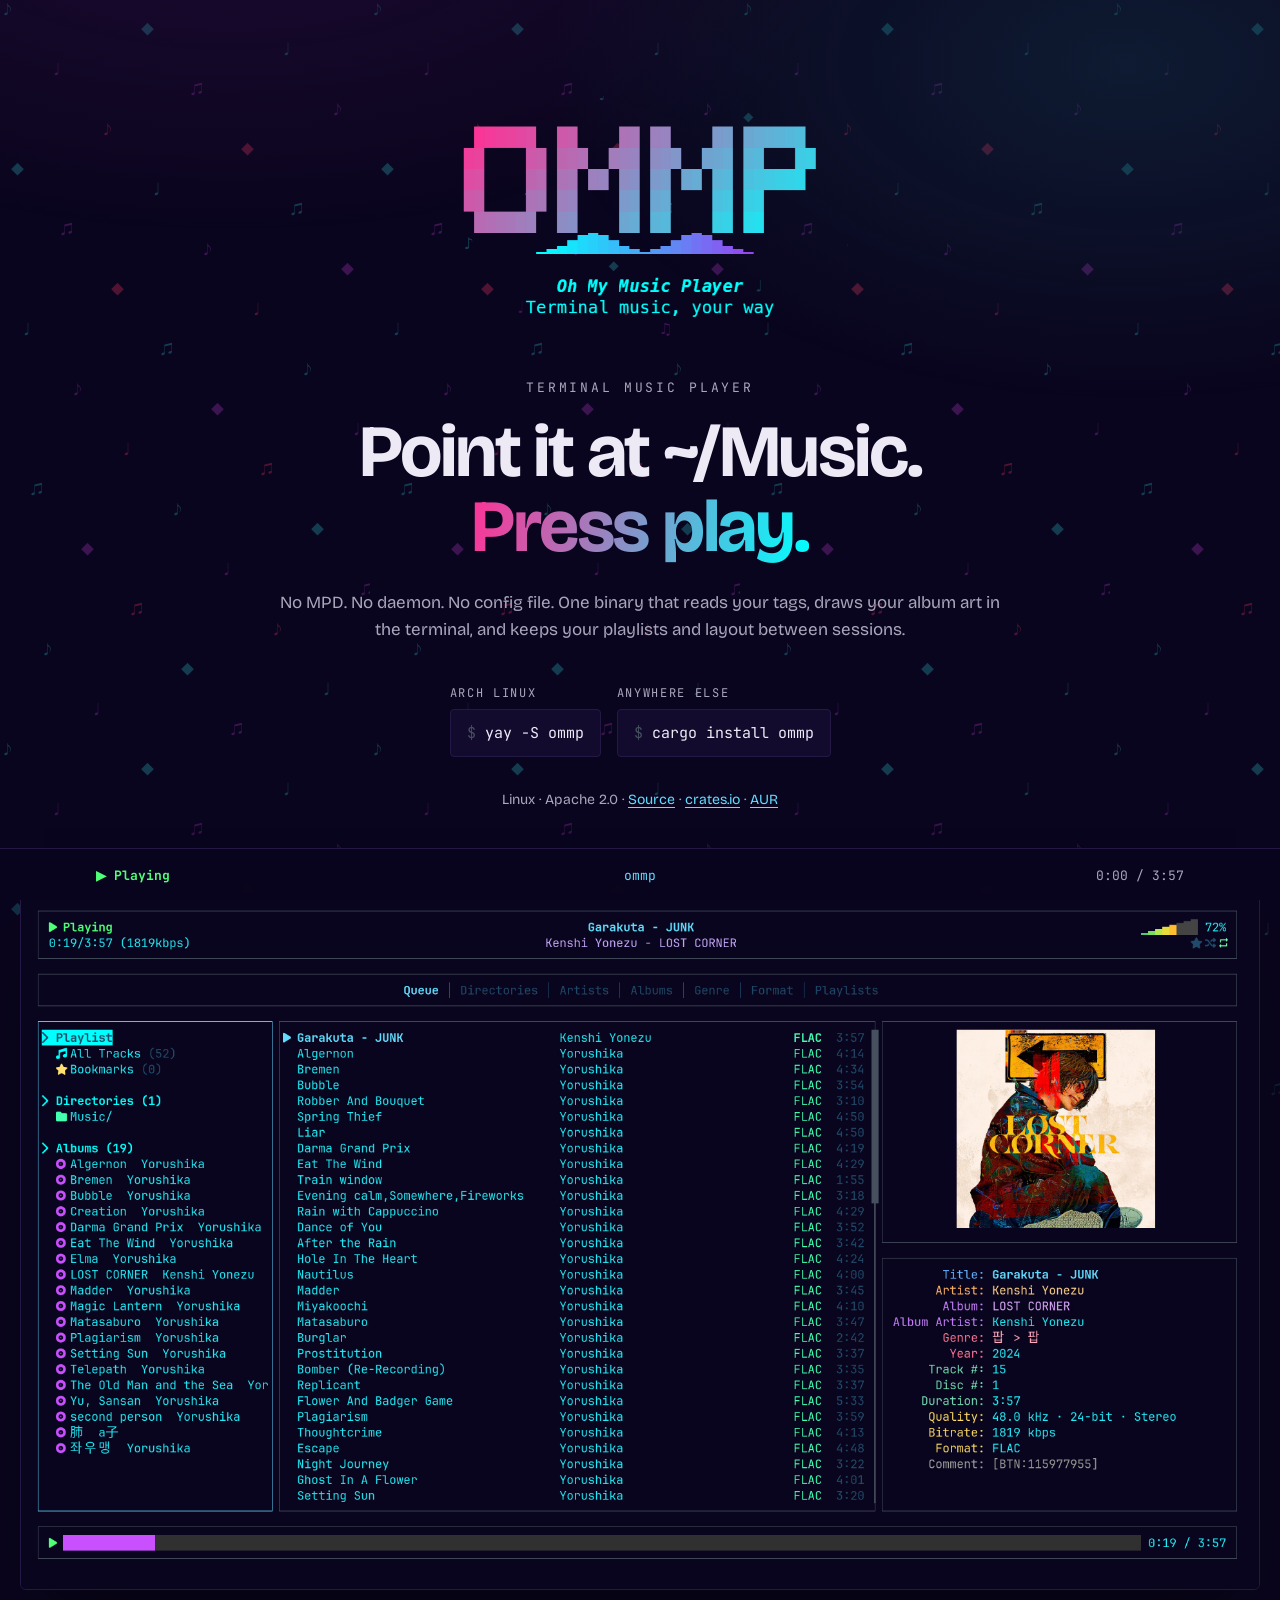
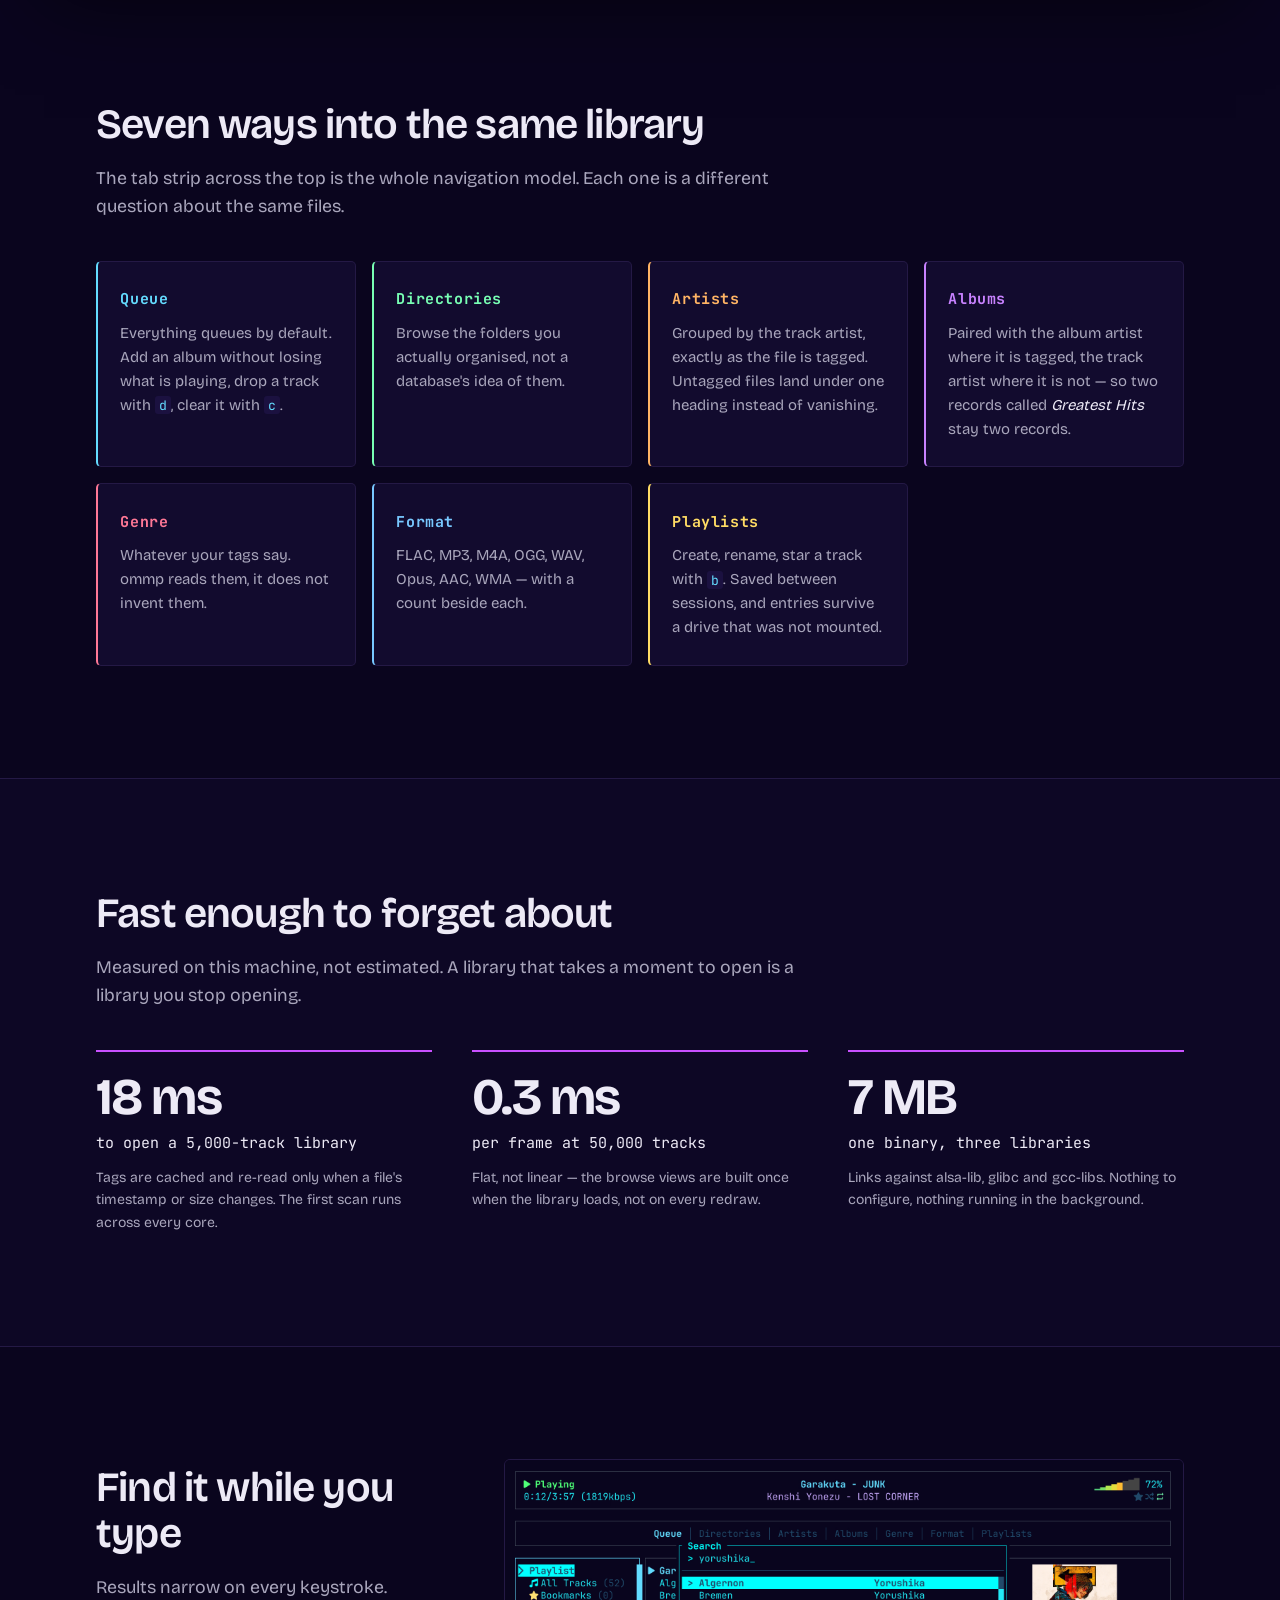
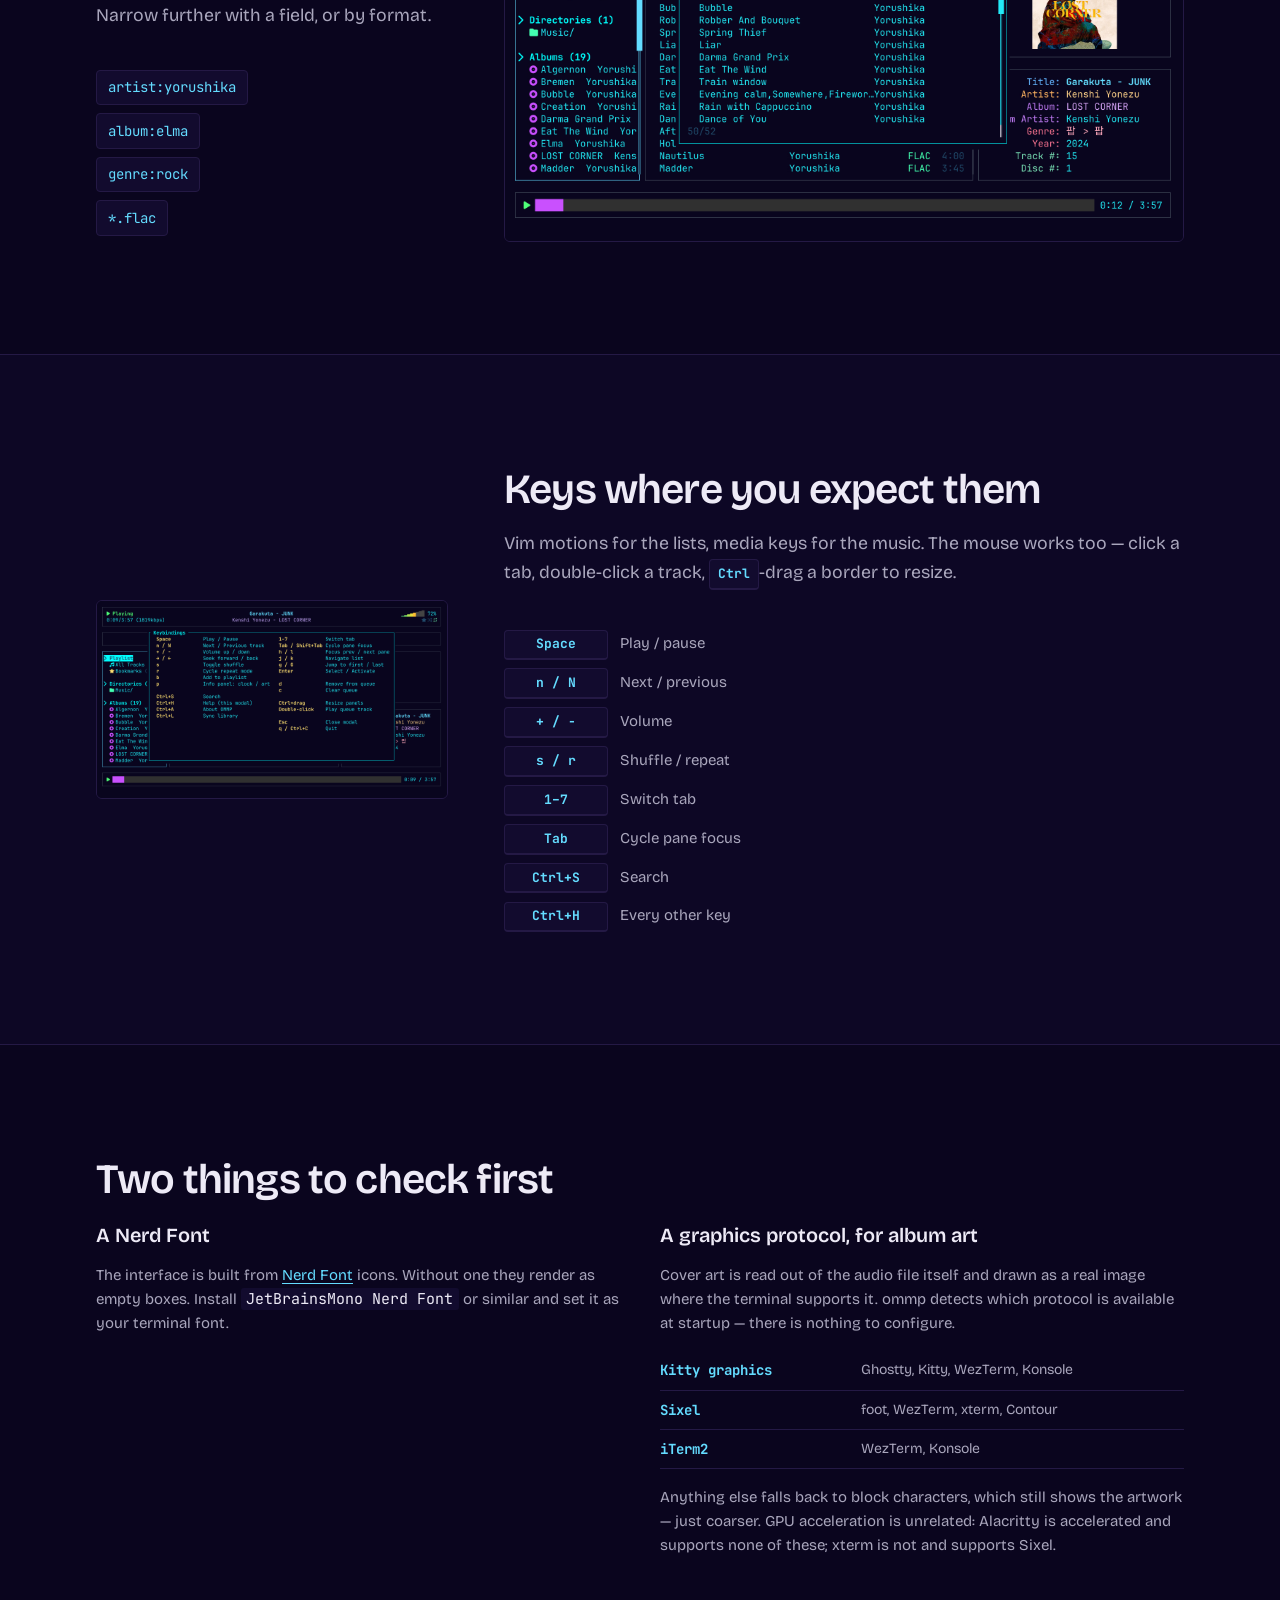
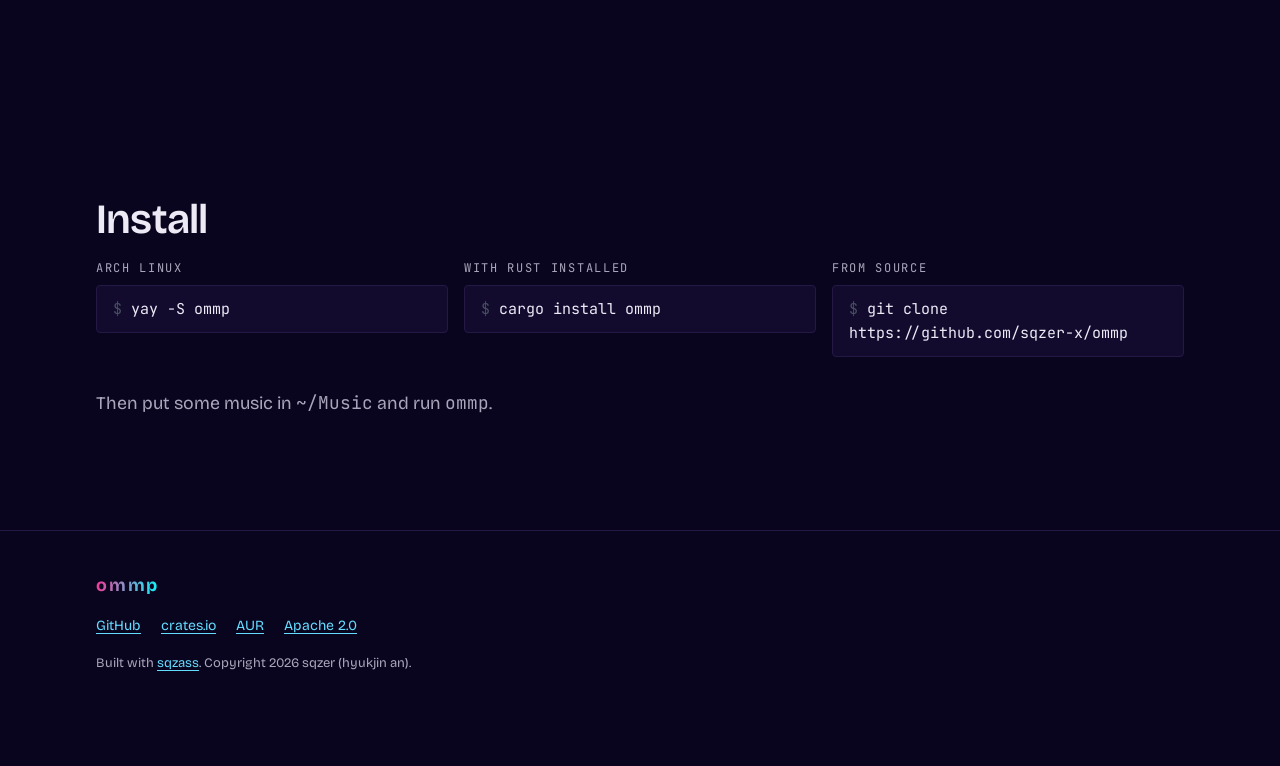
==== commit 1921e761: "Deploy the landing page" ====
--- a/index.html
+++ b/index.html
@@ -16,7 +16,7 @@
 <meta name="twitter:card" content="summary_large_image"><link rel="icon" href="/favicon.ico" sizes="any">
 <link rel="preload" as="font" type="font/woff2" href="/fonts/jetbrains-mono-400.woff2" crossorigin>
 <link rel="preload" as="font" type="font/woff2" href="/fonts/bricolage-grotesque-var.woff2" crossorigin>
-<link rel="stylesheet" href="/css/main.a6589403.css">
+<link rel="stylesheet" href="/css/main.fca7c61d.css">
 </head>
 <body>
 
@@ -125,12 +125,10 @@
 
 <!-- ── Search ────────────────────────────────────────────────────────── -->
 <section class="band" data-section="Search">
-  <div class="wrap">
-    <div class="split">
-      <div class="split-text">
-        <h2 class="sec-title">Find it while you type</h2>
-        <p class="sec-lede">Results narrow on every keystroke. Narrow further with a field, or by format.</p>
-      </div>
+  <div class="wrap split">
+    <div class="split-text">
+      <h2 class="sec-title">Find it while you type</h2>
+      <p class="sec-lede">Results narrow on every keystroke. Narrow further with a field, or by format.</p>
       <ul class="filters">
         <li><code>artist:yorushika</code></li>
         <li><code>album:elma</code></li>
@@ -138,21 +136,19 @@
         <li><code>*.flac</code></li>
       </ul>
     </div>
-    <figure class="shot shot-detail">
+    <figure class="shot">
       <img src="/img/03-search.avif" alt="The search overlay filtering a library down to fifty of fifty-two tracks"
-           width="2400" height="1560" loading="lazy">
+           width="3840" height="2160" loading="lazy">
     </figure>
   </div>
 </section>
 
 <!-- ── Keys ──────────────────────────────────────────────────────────── -->
 <section class="band band-alt" data-section="Keys">
-  <div class="wrap">
-    <div class="split">
-      <div class="split-text">
-        <h2 class="sec-title">Keys where you expect them</h2>
-        <p class="sec-lede">Vim motions for the lists, media keys for the music. The mouse works too — click a tab, double-click a track, <kbd>Ctrl</kbd>-drag a border to resize.</p>
-      </div>
+  <div class="wrap split split-reverse">
+    <div class="split-text">
+      <h2 class="sec-title">Keys where you expect them</h2>
+      <p class="sec-lede">Vim motions for the lists, media keys for the music. The mouse works too — click a tab, double-click a track, <kbd>Ctrl</kbd>-drag a border to resize.</p>
       <ul class="keys">
         <li><kbd>Space</kbd><span>Play / pause</span></li>
         <li><kbd>n / N</kbd><span>Next / previous</span></li>
@@ -164,9 +160,9 @@
         <li><kbd>Ctrl+H</kbd><span>Every other key</span></li>
       </ul>
     </div>
-    <figure class="shot shot-detail">
+    <figure class="shot">
       <img src="/img/02-help.avif" alt="The keybinding overlay, two columns covering playback and navigation"
-           width="3100" height="1700" loading="lazy">
+           width="3840" height="2160" loading="lazy">
     </figure>
   </div>
 </section>
--- a/css/main.fca7c61d.css
+++ b/css/main.fca7c61d.css
@@ -0,0 +1,331 @@
+/* ommp landing page.
+ *
+ * Every colour here is lifted from the application's own source rather than
+ * invented, so the page and the thing it is advertising cannot drift apart.
+ * The comments name where each one lives. */
+
+/* Relative URLs, not root-absolute: this file is served from a repository
+   subpath and the stylesheet's own name is content-hashed, but ../fonts/
+   resolves correctly either way. */
+@font-face {
+  font-family: "JetBrains Mono";
+  src: url("../fonts/jetbrains-mono-400.woff2") format("woff2");
+  font-weight: 400; font-style: normal; font-display: swap;
+}
+@font-face {
+  font-family: "JetBrains Mono";
+  src: url("../fonts/jetbrains-mono-700.woff2") format("woff2");
+  font-weight: 700; font-style: normal; font-display: swap;
+}
+@font-face {
+  font-family: "Bricolage Grotesque";
+  src: url("../fonts/bricolage-grotesque-var.woff2") format("woff2");
+  font-weight: 400 800; font-style: normal; font-display: swap;
+}
+
+:root {
+  /* about_modal.rs */
+  --bg:      #0A051E;   /* BG_DARK */
+  --pink:    #FF3296;   /* NEON_PINK, the logo gradient's start */
+  --cyan:    #00FFFF;   /* NEON_CYAN, its end */
+  /* theme.rs */
+  --sky:     #64DCFF;   /* border_focused, and the current track */
+  --dim:     #46505F;   /* border_unfocused */
+  --violet:  #C850FF;   /* progress_filled */
+  /* status_bar.rs */
+  --playing: #50FF78;
+
+  --ink:     #EDEAF6;
+  --ink-2:   #A9A6BC;
+  --panel:   #120B2E;
+  --line:    #241945;
+
+  --mono: "JetBrains Mono", ui-monospace, SFMono-Regular, Menlo, Consolas, monospace;
+  --disp: "Bricolage Grotesque", ui-sans-serif, system-ui, sans-serif;
+
+  --wrap: 68rem;
+  --sb-h: 3.25rem;
+}
+
+*, *::before, *::after { box-sizing: border-box; }
+
+html { -webkit-text-size-adjust: 100%; scroll-behavior: smooth; }
+@media (prefers-reduced-motion: reduce) {
+  html { scroll-behavior: auto; }
+  *, *::before, *::after { animation-duration: .01ms !important; transition-duration: .01ms !important; }
+}
+
+body {
+  margin: 0;
+  padding-bottom: var(--sb-h);
+  background: var(--bg);
+  color: var(--ink);
+  font-family: var(--disp);
+  font-size: clamp(1rem, .95rem + .2vw, 1.125rem);
+  line-height: 1.6;
+  -webkit-font-smoothing: antialiased;
+}
+
+/* The terminal face is reserved for things that are literally the app:
+   commands you type, keys you press, tab names, the status bar. */
+code, kbd, .cmd, .kicker, .install-label, .feature-name,
+.number-label, .protocols th, .sb-row { font-family: var(--mono); }
+
+a { color: var(--sky); text-underline-offset: .2em; text-decoration-thickness: 1px; }
+a:hover { color: var(--cyan); }
+:focus-visible { outline: 2px solid var(--cyan); outline-offset: 3px; border-radius: 2px; }
+
+.skip {
+  position: absolute; left: -9999px;
+  background: var(--cyan); color: var(--bg); padding: .6rem 1rem; font-weight: 700;
+}
+.skip:focus { left: 1rem; top: 1rem; z-index: 100; }
+
+.wrap { width: min(100% - 2.5rem, var(--wrap)); margin-inline: auto; }
+
+/* ── Hero ─────────────────────────────────────────────────────────── */
+
+.hero {
+  position: relative;
+  padding-block: clamp(3rem, 8vw, 6rem) 0;
+  background-color: var(--bg);
+}
+
+/* The splash screen, as the page opens on. ommp scatters music notes across a
+   dark field while it loads (about_modal.rs, render_splash_screen); the tile is
+   that same scatter, generated from the same hash by tools/note-field.py. It
+   fades out before the screenshot so the two are never competing. */
+.hero::before {
+  content: "";
+  position: absolute; inset: 0; z-index: 0;
+  pointer-events: none;
+  background:
+    radial-gradient(60rem 32rem at 18% -8%, #3C145066, transparent 70%),
+    radial-gradient(52rem 30rem at 88% 4%,  #143C5066, transparent 70%),
+    url("../img/note-field.png") repeat;
+  background-size: auto, auto, 370px 740px;
+  -webkit-mask-image: linear-gradient(#000 48%, #0000 88%);
+          mask-image: linear-gradient(#000 48%, #0000 88%);
+}
+.hero-in, .shot-hero { position: relative; z-index: 1; }
+
+.hero-in { text-align: center; }
+
+.hero-logo {
+  width: min(100%, 26rem); height: auto; display: block; margin: 0 auto 2.5rem;
+  animation: rise .6s ease-out both;
+}
+@keyframes rise { from { opacity: 0; transform: translateY(.5rem); } to { opacity: 1; transform: none; } }
+
+.kicker {
+  margin: 0 0 1rem;
+  font-size: .8125rem; letter-spacing: .22em; text-transform: uppercase;
+  color: var(--ink-2);
+}
+
+.display {
+  font-family: var(--disp);
+  font-weight: 700;
+  font-size: clamp(2.4rem, 1.4rem + 4.4vw, 4.6rem);
+  line-height: 1.02;
+  letter-spacing: -.03em;
+  margin: 0 0 1.5rem;
+}
+.display em {
+  font-style: normal;
+  background: linear-gradient(100deg, var(--pink), var(--cyan));
+  -webkit-background-clip: text; background-clip: text; color: transparent;
+}
+
+.lede {
+  max-width: 46rem; margin: 0 auto 2.5rem;
+  color: var(--ink-2); font-size: 1.0625rem;
+}
+
+.installs { display: flex; flex-wrap: wrap; gap: 1rem; justify-content: center; }
+.install { text-align: left; }
+.install-label {
+  display: block; font-size: .75rem; letter-spacing: .14em; text-transform: uppercase;
+  color: var(--ink-2); margin-bottom: .4rem;
+}
+
+.cmd {
+  display: block;
+  font-family: var(--mono); font-size: .9375rem;
+  background: var(--panel); border: 1px solid var(--line);
+  padding: .7rem 1rem; border-radius: 4px;
+  color: var(--ink); white-space: nowrap; overflow-x: auto;
+}
+.cmd::before { content: "$ "; color: var(--dim); }
+.cmd[data-copy] { cursor: pointer; }
+.cmd[data-copy]:hover { border-color: var(--sky); }
+.cmd.is-copied { border-color: var(--playing); }
+.cmd.is-copied::after { content: " copied"; color: var(--playing); }
+
+.hero-meta { margin-top: 2rem; color: var(--ink-2); font-size: .875rem; }
+
+/* ── Screenshots ──────────────────────────────────────────────────── */
+
+.shot { margin: 0; }
+.shot img {
+  display: block; width: 100%; height: auto;
+  border: 1px solid var(--line); border-radius: 6px;
+}
+.shot-hero {
+  width: min(100% - 2.5rem, 84rem);
+  margin: clamp(3rem, 7vw, 5rem) auto 0;
+}
+.shot-hero img { box-shadow: 0 2rem 5rem -1.5rem #00000099; }
+
+/* ── Bands ────────────────────────────────────────────────────────── */
+
+.band { padding-block: clamp(4rem, 9vw, 7rem); }
+.band-alt { background: #0D0725; border-block: 1px solid var(--line); }
+.band-close { padding-bottom: clamp(3rem, 6vw, 4.5rem); }
+
+.sec-title {
+  font-family: var(--disp); font-weight: 600;
+  font-size: clamp(1.7rem, 1.2rem + 1.9vw, 2.6rem);
+  line-height: 1.1; letter-spacing: -.02em; margin: 0 0 1rem;
+}
+.sec-lede { max-width: 44rem; color: var(--ink-2); margin: 0 0 2.5rem; }
+
+/* ── Features ─────────────────────────────────────────────────────── */
+
+.features {
+  list-style: none; margin: 0; padding: 0;
+  display: grid; gap: 1rem;
+  grid-template-columns: repeat(auto-fit, minmax(15rem, 1fr));
+}
+.feature {
+  background: var(--panel);
+  border: 1px solid var(--line); border-left: 2px solid var(--accent);
+  border-radius: 5px;
+  padding: 1.4rem 1.4rem 1.6rem;
+}
+.feature-name {
+  display: inline-block; margin-bottom: .6rem;
+  color: var(--accent); font-weight: 700; font-size: .9375rem;
+  letter-spacing: .04em;
+}
+.feature-body { margin: 0; color: var(--ink-2); font-size: .9375rem; }
+.feature-body code {
+  color: var(--sky); background: #1B1140;
+  padding: .05em .3em; border-radius: 3px; font-size: .875em;
+}
+.feature-body em { font-style: italic; color: var(--ink); }
+
+/* ── Numbers ──────────────────────────────────────────────────────── */
+
+.numbers {
+  margin: 0; display: grid; gap: 2.5rem;
+  grid-template-columns: repeat(auto-fit, minmax(15rem, 1fr));
+}
+.number { border-top: 2px solid var(--violet); padding-top: 1.25rem; }
+.number-value {
+  font-family: var(--disp); font-weight: 700;
+  font-size: clamp(2.2rem, 1.6rem + 2.4vw, 3.2rem);
+  line-height: 1; letter-spacing: -.03em; margin: 0 0 .5rem;
+}
+.number-label { margin: 0 0 .75rem; color: var(--ink); font-size: .9375rem; }
+.number-note { margin: 0; color: var(--ink-2); font-size: .875rem; }
+
+/* ── Split sections ───────────────────────────────────────────────── */
+
+/* Copy in a fixed column, screenshot in the rest. The hero shot is the one that
+   earns full width; from here down the screenshots illustrate a point the copy
+   is already making, and blowing them up to fill the page only pushes the
+   reader further from it. */
+.split { display: grid; gap: clamp(2rem, 5vw, 3.5rem); align-items: center; }
+@media (min-width: 56rem) {
+  .split { grid-template-columns: 22rem 1fr; }
+  .split-reverse .split-text { order: 2; }
+}
+
+.filters { list-style: none; margin: 0; padding: 0; display: grid; gap: .5rem; }
+.filters code {
+  display: inline-block; background: var(--panel); border: 1px solid var(--line);
+  padding: .35rem .7rem; border-radius: 4px; font-size: .875rem; color: var(--sky);
+}
+
+.keys { list-style: none; margin: 0; padding: 0; display: grid; gap: .55rem; }
+.keys li { display: grid; grid-template-columns: 6.5rem 1fr; align-items: baseline; gap: .75rem; }
+.keys span { color: var(--ink-2); font-size: .9375rem; }
+
+kbd {
+  font-family: var(--mono); font-size: .8125rem; font-weight: 700;
+  background: var(--panel); border: 1px solid var(--line); border-bottom-width: 2px;
+  border-radius: 4px; padding: .2rem .5rem; color: var(--sky);
+  display: inline-block; text-align: center;
+}
+
+/* ── Requirements ─────────────────────────────────────────────────── */
+
+.reqs { display: grid; gap: 2.5rem; grid-template-columns: repeat(auto-fit, minmax(19rem, 1fr)); }
+.req h3 { font-family: var(--disp); font-size: 1.25rem; font-weight: 600; margin: 0 0 .75rem; }
+.req p { margin: 0 0 1rem; color: var(--ink-2); font-size: .9375rem; }
+.req code { background: var(--panel); padding: .05em .35em; border-radius: 3px; color: var(--ink); }
+.req-note { font-size: .8125rem; }
+
+.protocols { border-collapse: collapse; width: 100%; margin-bottom: 1rem; font-size: .875rem; }
+.protocols th, .protocols td { text-align: left; padding: .5rem 0; border-bottom: 1px solid var(--line); vertical-align: top; }
+.protocols th { font-weight: 700; color: var(--sky); white-space: nowrap; padding-right: 1.25rem; }
+.protocols td { color: var(--ink-2); }
+
+/* ── Install grid ─────────────────────────────────────────────────── */
+
+.install-grid {
+  display: grid; gap: 1rem; margin-bottom: 2rem;
+  grid-template-columns: repeat(auto-fit, minmax(17rem, 1fr));
+}
+/* The clone URL is longer than a third of the wrap. Scrolling it inside the
+   card hides the end behind no affordance at all, so wrap it instead — the
+   whole string is what gets copied either way. */
+.install-card .cmd { white-space: normal; overflow-wrap: anywhere; }
+
+/* ── Footer ───────────────────────────────────────────────────────── */
+
+.foot { border-top: 1px solid var(--line); padding-block: 2.5rem; }
+.foot-in { display: grid; gap: 1rem; }
+.foot-name {
+  margin: 0; font-weight: 700; letter-spacing: .1em;
+  background: linear-gradient(100deg, var(--pink), var(--cyan));
+  -webkit-background-clip: text; background-clip: text; color: transparent;
+  width: max-content;
+}
+.foot-links { display: flex; flex-wrap: wrap; gap: 1.25rem; font-size: .875rem; }
+.foot-fine { margin: 0; color: var(--ink-2); font-size: .8125rem; }
+
+/* ── The signature: ommp's status bar, tracking the page ──────────── */
+
+.statusbar {
+  position: fixed; inset: auto 0 0 0; z-index: 50;
+  height: var(--sb-h);
+  background: #0A051EF2;
+  backdrop-filter: blur(8px);
+  border-top: 1px solid var(--line);
+  font-size: .8125rem;
+}
+.sb-fill {
+  height: 2px; width: 0%;
+  background: var(--violet);
+  transition: width .1s linear;
+}
+.sb-row {
+  height: calc(var(--sb-h) - 2px);
+  display: grid; grid-template-columns: 1fr auto 1fr; align-items: center;
+  gap: 1rem;
+  width: min(100% - 2.5rem, var(--wrap)); margin-inline: auto;
+}
+.sb-state { color: var(--playing); font-weight: 700; white-space: nowrap; }
+.sb-track {
+  color: var(--sky); text-align: center;
+  overflow: hidden; text-overflow: ellipsis; white-space: nowrap;
+}
+.sb-time { color: var(--ink-2); text-align: right; white-space: nowrap; }
+
+@media (max-width: 34rem) {
+  .sb-row { grid-template-columns: auto 1fr; }
+  .sb-state { display: none; }
+  .sb-time { font-size: .75rem; }
+}
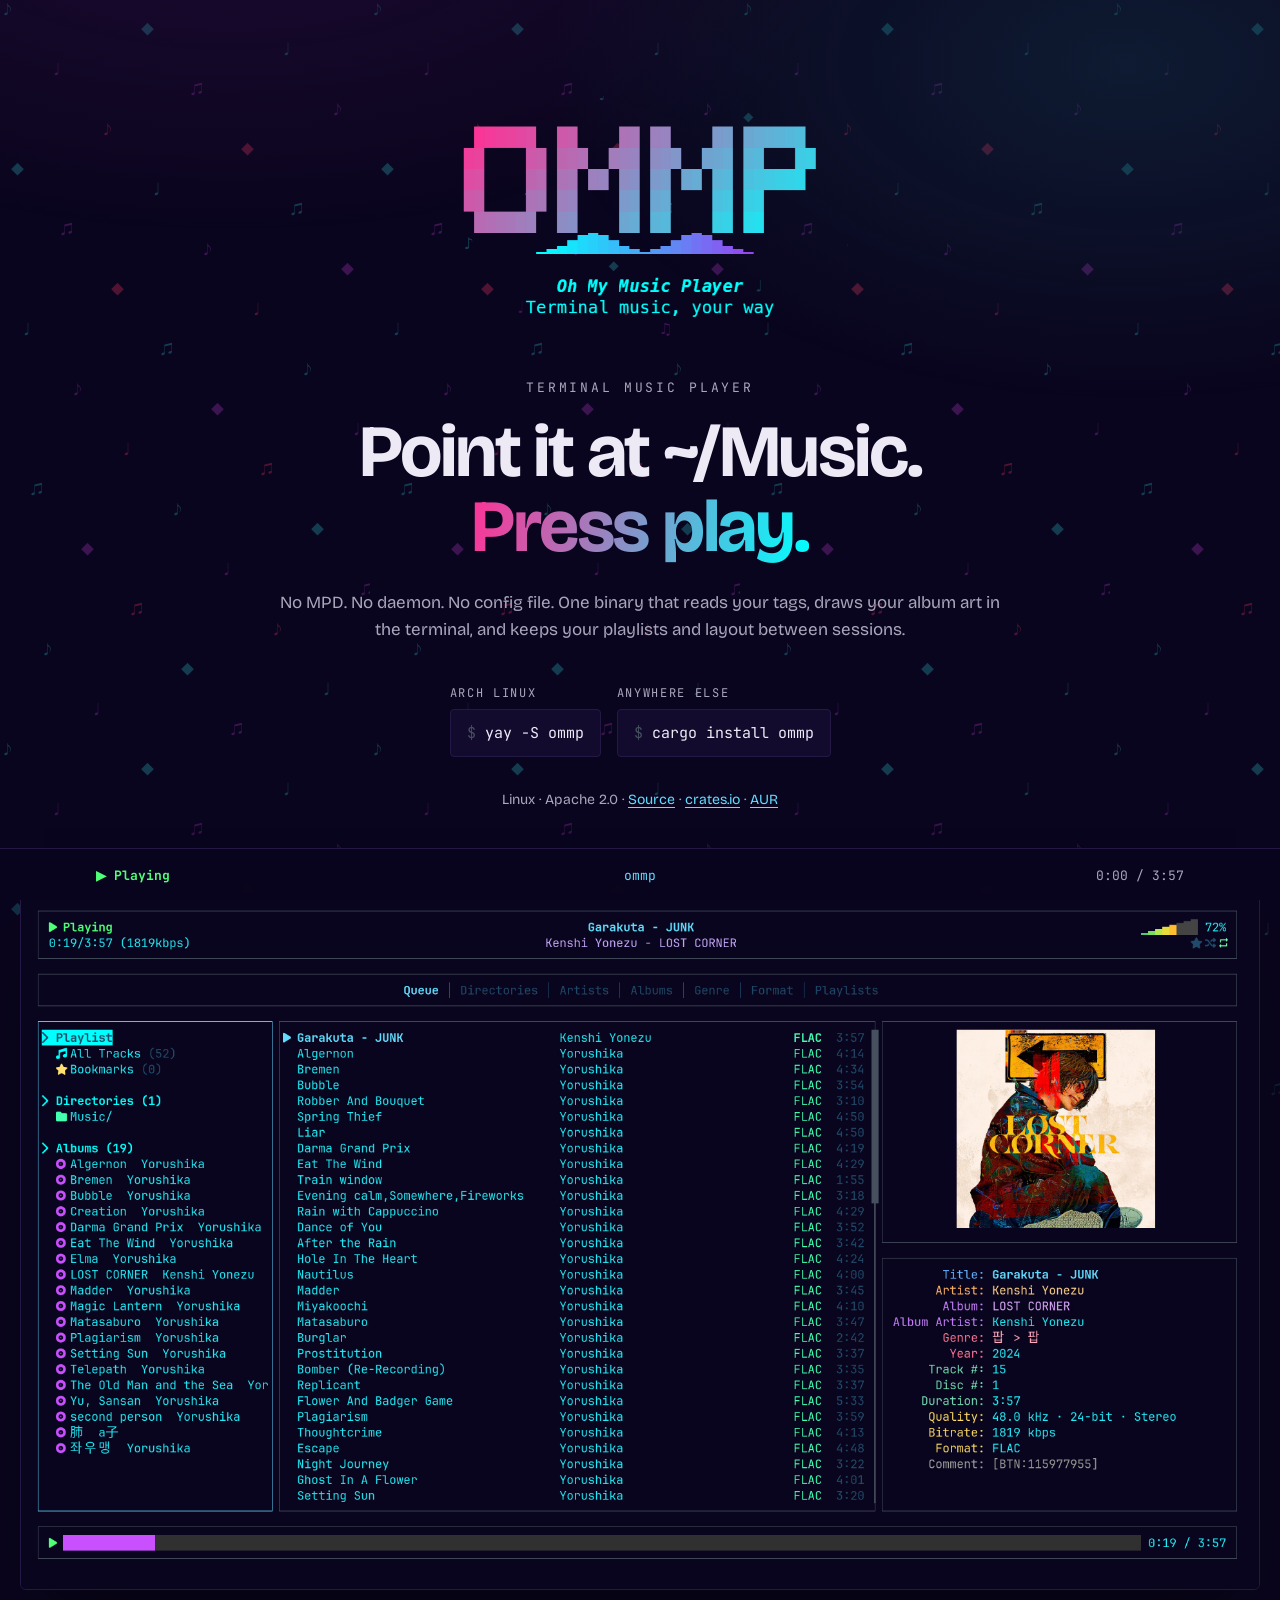
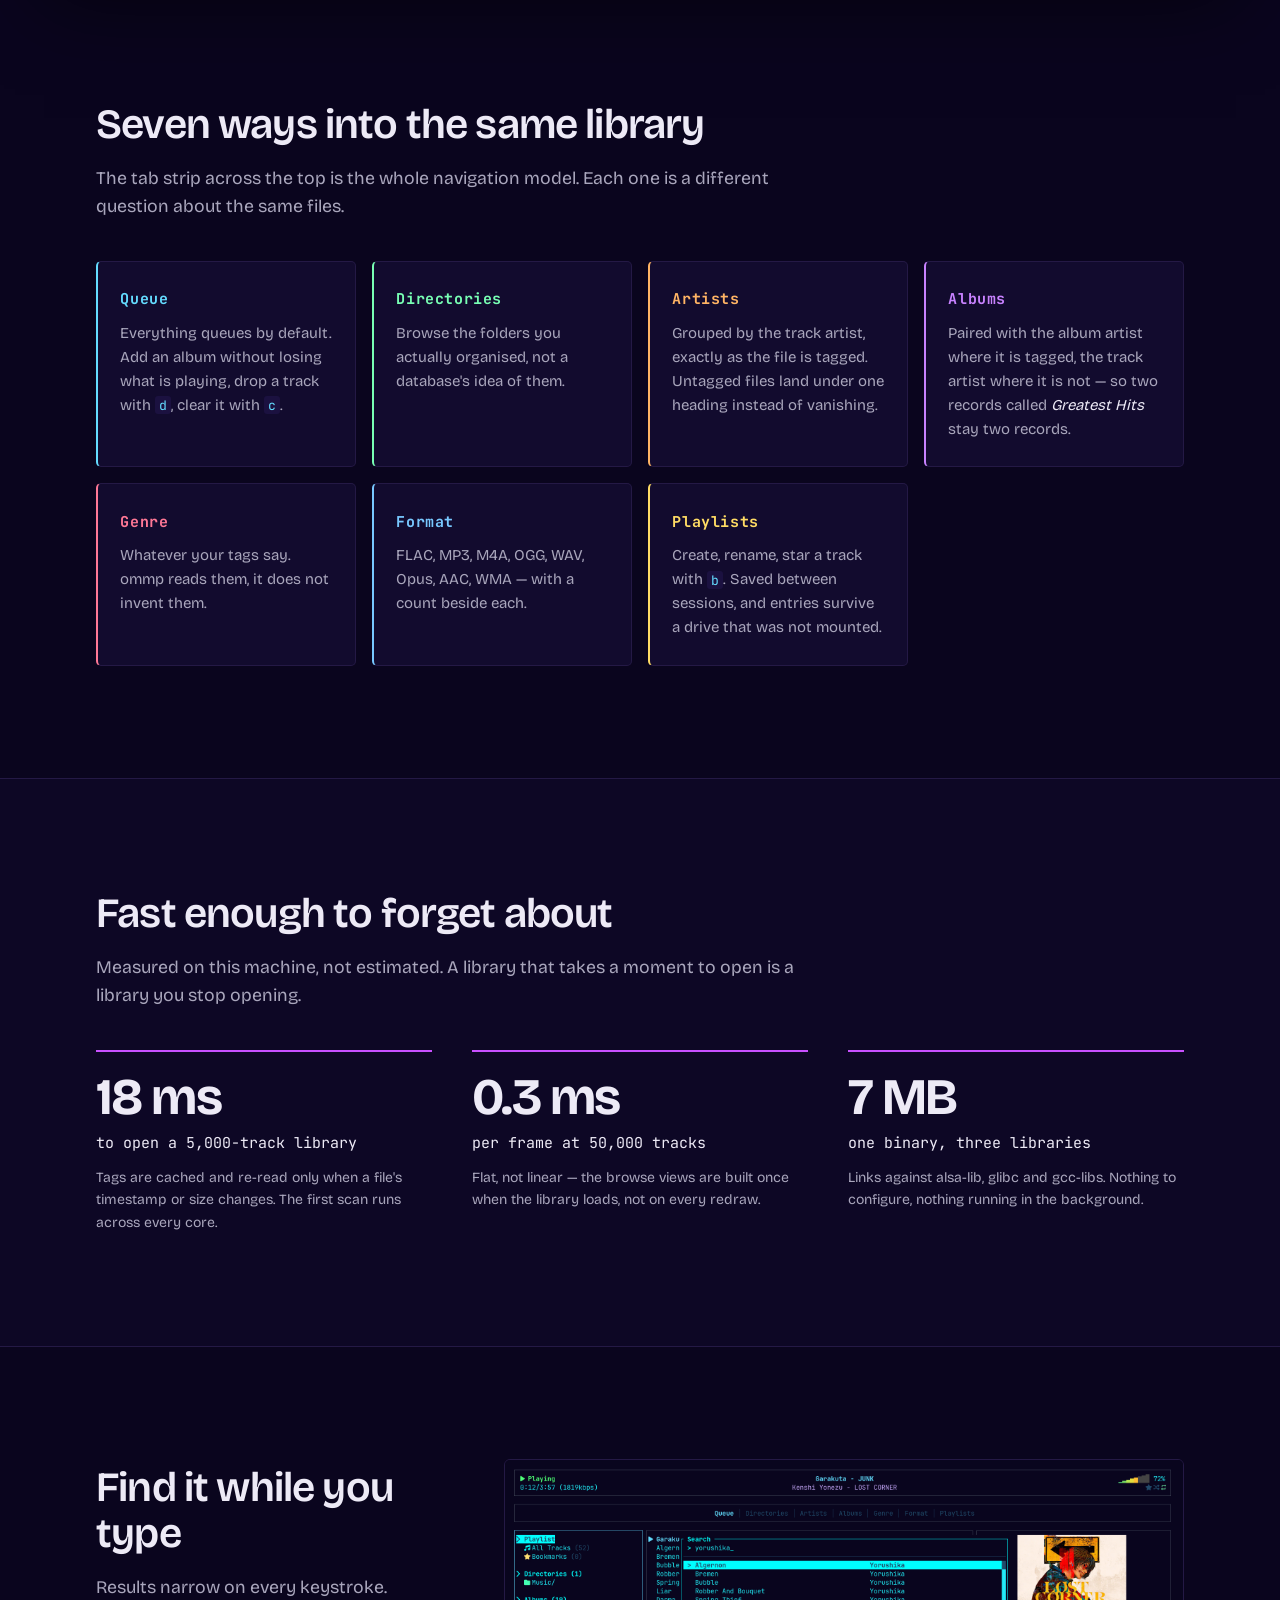
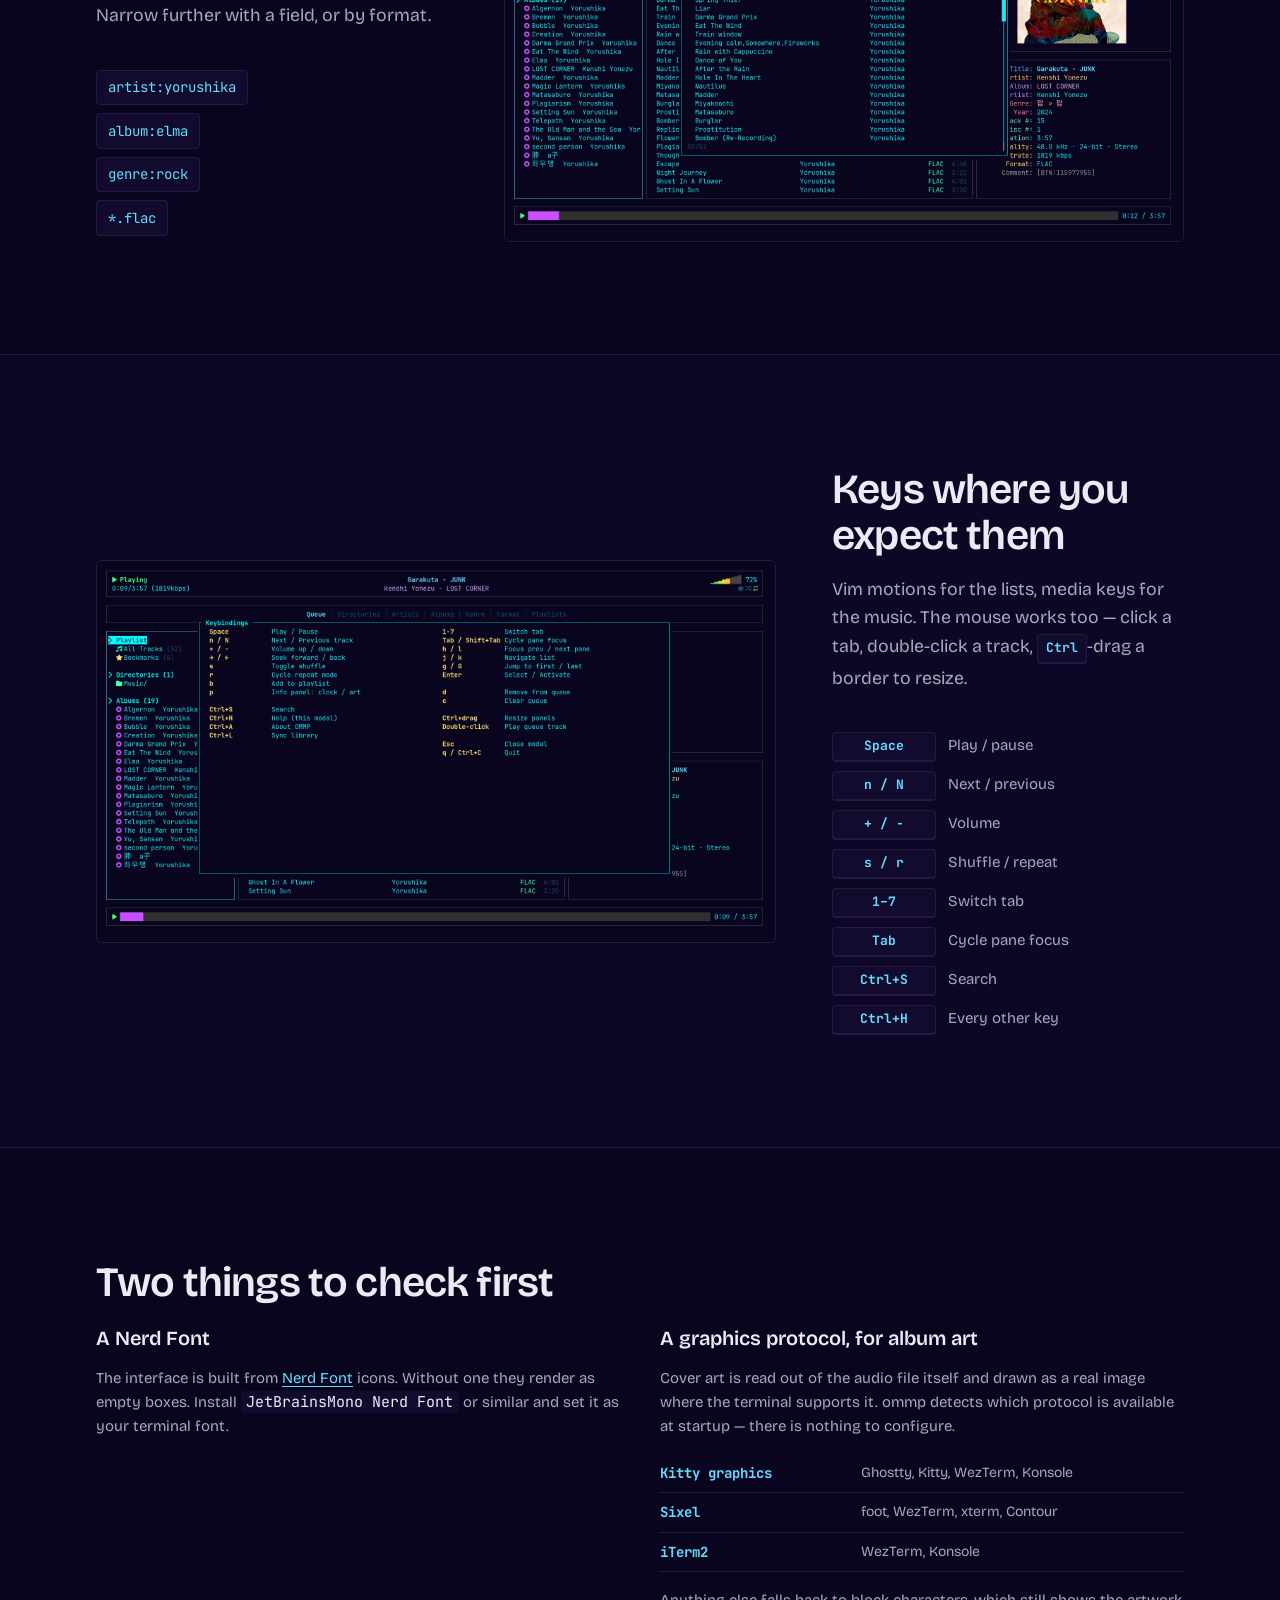
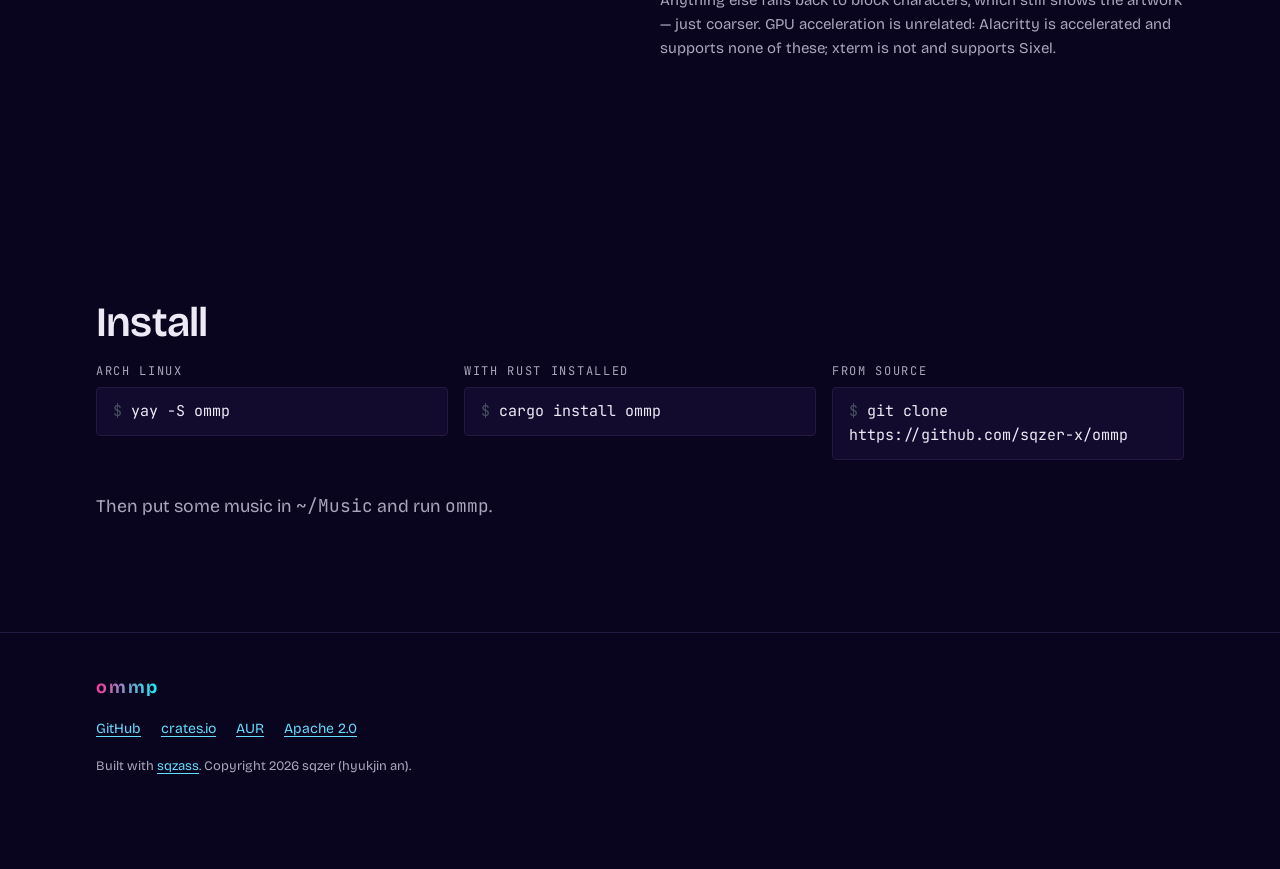
==== commit 6d8c0162: "Deploy the landing page" ====
--- a/index.html
+++ b/index.html
@@ -16,7 +16,7 @@
 <meta name="twitter:card" content="summary_large_image"><link rel="icon" href="/favicon.ico" sizes="any">
 <link rel="preload" as="font" type="font/woff2" href="/fonts/jetbrains-mono-400.woff2" crossorigin>
 <link rel="preload" as="font" type="font/woff2" href="/fonts/bricolage-grotesque-var.woff2" crossorigin>
-<link rel="stylesheet" href="/css/main.fca7c61d.css">
+<link rel="stylesheet" href="/css/main.a6cde6c3.css">
 </head>
 <body>
 
--- a/css/main.a6cde6c3.css
+++ b/css/main.a6cde6c3.css
@@ -0,0 +1,335 @@
+/* ommp landing page.
+ *
+ * Every colour here is lifted from the application's own source rather than
+ * invented, so the page and the thing it is advertising cannot drift apart.
+ * The comments name where each one lives. */
+
+/* Relative URLs, not root-absolute: this file is served from a repository
+   subpath and the stylesheet's own name is content-hashed, but ../fonts/
+   resolves correctly either way. */
+@font-face {
+  font-family: "JetBrains Mono";
+  src: url("../fonts/jetbrains-mono-400.woff2") format("woff2");
+  font-weight: 400; font-style: normal; font-display: swap;
+}
+@font-face {
+  font-family: "JetBrains Mono";
+  src: url("../fonts/jetbrains-mono-700.woff2") format("woff2");
+  font-weight: 700; font-style: normal; font-display: swap;
+}
+@font-face {
+  font-family: "Bricolage Grotesque";
+  src: url("../fonts/bricolage-grotesque-var.woff2") format("woff2");
+  font-weight: 400 800; font-style: normal; font-display: swap;
+}
+
+:root {
+  /* about_modal.rs */
+  --bg:      #0A051E;   /* BG_DARK */
+  --pink:    #FF3296;   /* NEON_PINK, the logo gradient's start */
+  --cyan:    #00FFFF;   /* NEON_CYAN, its end */
+  /* theme.rs */
+  --sky:     #64DCFF;   /* border_focused, and the current track */
+  --dim:     #46505F;   /* border_unfocused */
+  --violet:  #C850FF;   /* progress_filled */
+  /* status_bar.rs */
+  --playing: #50FF78;
+
+  --ink:     #EDEAF6;
+  --ink-2:   #A9A6BC;
+  --panel:   #120B2E;
+  --line:    #241945;
+
+  --mono: "JetBrains Mono", ui-monospace, SFMono-Regular, Menlo, Consolas, monospace;
+  --disp: "Bricolage Grotesque", ui-sans-serif, system-ui, sans-serif;
+
+  --wrap: 68rem;
+  --sb-h: 3.25rem;
+}
+
+*, *::before, *::after { box-sizing: border-box; }
+
+html { -webkit-text-size-adjust: 100%; scroll-behavior: smooth; }
+@media (prefers-reduced-motion: reduce) {
+  html { scroll-behavior: auto; }
+  *, *::before, *::after { animation-duration: .01ms !important; transition-duration: .01ms !important; }
+}
+
+body {
+  margin: 0;
+  padding-bottom: var(--sb-h);
+  background: var(--bg);
+  color: var(--ink);
+  font-family: var(--disp);
+  font-size: clamp(1rem, .95rem + .2vw, 1.125rem);
+  line-height: 1.6;
+  -webkit-font-smoothing: antialiased;
+}
+
+/* The terminal face is reserved for things that are literally the app:
+   commands you type, keys you press, tab names, the status bar. */
+code, kbd, .cmd, .kicker, .install-label, .feature-name,
+.number-label, .protocols th, .sb-row { font-family: var(--mono); }
+
+a { color: var(--sky); text-underline-offset: .2em; text-decoration-thickness: 1px; }
+a:hover { color: var(--cyan); }
+:focus-visible { outline: 2px solid var(--cyan); outline-offset: 3px; border-radius: 2px; }
+
+.skip {
+  position: absolute; left: -9999px;
+  background: var(--cyan); color: var(--bg); padding: .6rem 1rem; font-weight: 700;
+}
+.skip:focus { left: 1rem; top: 1rem; z-index: 100; }
+
+.wrap { width: min(100% - 2.5rem, var(--wrap)); margin-inline: auto; }
+
+/* ── Hero ─────────────────────────────────────────────────────────── */
+
+.hero {
+  position: relative;
+  padding-block: clamp(3rem, 8vw, 6rem) 0;
+  background-color: var(--bg);
+}
+
+/* The splash screen, as the page opens on. ommp scatters music notes across a
+   dark field while it loads (about_modal.rs, render_splash_screen); the tile is
+   that same scatter, generated from the same hash by tools/note-field.py. It
+   fades out before the screenshot so the two are never competing. */
+.hero::before {
+  content: "";
+  position: absolute; inset: 0; z-index: 0;
+  pointer-events: none;
+  background:
+    radial-gradient(60rem 32rem at 18% -8%, #3C145066, transparent 70%),
+    radial-gradient(52rem 30rem at 88% 4%,  #143C5066, transparent 70%),
+    url("../img/note-field.png") repeat;
+  background-size: auto, auto, 370px 740px;
+  -webkit-mask-image: linear-gradient(#000 48%, #0000 88%);
+          mask-image: linear-gradient(#000 48%, #0000 88%);
+}
+.hero-in, .shot-hero { position: relative; z-index: 1; }
+
+.hero-in { text-align: center; }
+
+.hero-logo {
+  width: min(100%, 26rem); height: auto; display: block; margin: 0 auto 2.5rem;
+  animation: rise .6s ease-out both;
+}
+@keyframes rise { from { opacity: 0; transform: translateY(.5rem); } to { opacity: 1; transform: none; } }
+
+.kicker {
+  margin: 0 0 1rem;
+  font-size: .8125rem; letter-spacing: .22em; text-transform: uppercase;
+  color: var(--ink-2);
+}
+
+.display {
+  font-family: var(--disp);
+  font-weight: 700;
+  font-size: clamp(2.4rem, 1.4rem + 4.4vw, 4.6rem);
+  line-height: 1.02;
+  letter-spacing: -.03em;
+  margin: 0 0 1.5rem;
+}
+.display em {
+  font-style: normal;
+  background: linear-gradient(100deg, var(--pink), var(--cyan));
+  -webkit-background-clip: text; background-clip: text; color: transparent;
+}
+
+.lede {
+  max-width: 46rem; margin: 0 auto 2.5rem;
+  color: var(--ink-2); font-size: 1.0625rem;
+}
+
+.installs { display: flex; flex-wrap: wrap; gap: 1rem; justify-content: center; }
+.install { text-align: left; }
+.install-label {
+  display: block; font-size: .75rem; letter-spacing: .14em; text-transform: uppercase;
+  color: var(--ink-2); margin-bottom: .4rem;
+}
+
+.cmd {
+  display: block;
+  font-family: var(--mono); font-size: .9375rem;
+  background: var(--panel); border: 1px solid var(--line);
+  padding: .7rem 1rem; border-radius: 4px;
+  color: var(--ink); white-space: nowrap; overflow-x: auto;
+}
+.cmd::before { content: "$ "; color: var(--dim); }
+.cmd[data-copy] { cursor: pointer; }
+.cmd[data-copy]:hover { border-color: var(--sky); }
+.cmd.is-copied { border-color: var(--playing); }
+.cmd.is-copied::after { content: " copied"; color: var(--playing); }
+
+.hero-meta { margin-top: 2rem; color: var(--ink-2); font-size: .875rem; }
+
+/* ── Screenshots ──────────────────────────────────────────────────── */
+
+.shot { margin: 0; }
+.shot img {
+  display: block; width: 100%; height: auto;
+  border: 1px solid var(--line); border-radius: 6px;
+}
+.shot-hero {
+  width: min(100% - 2.5rem, 84rem);
+  margin: clamp(3rem, 7vw, 5rem) auto 0;
+}
+.shot-hero img { box-shadow: 0 2rem 5rem -1.5rem #00000099; }
+
+/* ── Bands ────────────────────────────────────────────────────────── */
+
+.band { padding-block: clamp(4rem, 9vw, 7rem); }
+.band-alt { background: #0D0725; border-block: 1px solid var(--line); }
+.band-close { padding-bottom: clamp(3rem, 6vw, 4.5rem); }
+
+.sec-title {
+  font-family: var(--disp); font-weight: 600;
+  font-size: clamp(1.7rem, 1.2rem + 1.9vw, 2.6rem);
+  line-height: 1.1; letter-spacing: -.02em; margin: 0 0 1rem;
+}
+.sec-lede { max-width: 44rem; color: var(--ink-2); margin: 0 0 2.5rem; }
+
+/* ── Features ─────────────────────────────────────────────────────── */
+
+.features {
+  list-style: none; margin: 0; padding: 0;
+  display: grid; gap: 1rem;
+  grid-template-columns: repeat(auto-fit, minmax(15rem, 1fr));
+}
+.feature {
+  background: var(--panel);
+  border: 1px solid var(--line); border-left: 2px solid var(--accent);
+  border-radius: 5px;
+  padding: 1.4rem 1.4rem 1.6rem;
+}
+.feature-name {
+  display: inline-block; margin-bottom: .6rem;
+  color: var(--accent); font-weight: 700; font-size: .9375rem;
+  letter-spacing: .04em;
+}
+.feature-body { margin: 0; color: var(--ink-2); font-size: .9375rem; }
+.feature-body code {
+  color: var(--sky); background: #1B1140;
+  padding: .05em .3em; border-radius: 3px; font-size: .875em;
+}
+.feature-body em { font-style: italic; color: var(--ink); }
+
+/* ── Numbers ──────────────────────────────────────────────────────── */
+
+.numbers {
+  margin: 0; display: grid; gap: 2.5rem;
+  grid-template-columns: repeat(auto-fit, minmax(15rem, 1fr));
+}
+.number { border-top: 2px solid var(--violet); padding-top: 1.25rem; }
+.number-value {
+  font-family: var(--disp); font-weight: 700;
+  font-size: clamp(2.2rem, 1.6rem + 2.4vw, 3.2rem);
+  line-height: 1; letter-spacing: -.03em; margin: 0 0 .5rem;
+}
+.number-label { margin: 0 0 .75rem; color: var(--ink); font-size: .9375rem; }
+.number-note { margin: 0; color: var(--ink-2); font-size: .875rem; }
+
+/* ── Split sections ───────────────────────────────────────────────── */
+
+/* Copy in a fixed column, screenshot in the rest. The hero shot is the one that
+   earns full width; from here down the screenshots illustrate a point the copy
+   is already making, and blowing them up to fill the page only pushes the
+   reader further from it. */
+.split { display: grid; gap: clamp(2rem, 5vw, 3.5rem); align-items: center; }
+@media (min-width: 56rem) {
+  .split { grid-template-columns: 22rem 1fr; }
+  /* Reordering alone leaves the figure in the 22rem track and shrinks it to
+     half the size of the one above. Mirror the tracks so both screenshots come
+     out the same size, and only the side they sit on changes. */
+  .split-reverse { grid-template-columns: 1fr 22rem; }
+  .split-reverse .split-text { order: 2; }
+}
+
+.filters { list-style: none; margin: 0; padding: 0; display: grid; gap: .5rem; }
+.filters code {
+  display: inline-block; background: var(--panel); border: 1px solid var(--line);
+  padding: .35rem .7rem; border-radius: 4px; font-size: .875rem; color: var(--sky);
+}
+
+.keys { list-style: none; margin: 0; padding: 0; display: grid; gap: .55rem; }
+.keys li { display: grid; grid-template-columns: 6.5rem 1fr; align-items: baseline; gap: .75rem; }
+.keys span { color: var(--ink-2); font-size: .9375rem; }
+
+kbd {
+  font-family: var(--mono); font-size: .8125rem; font-weight: 700;
+  background: var(--panel); border: 1px solid var(--line); border-bottom-width: 2px;
+  border-radius: 4px; padding: .2rem .5rem; color: var(--sky);
+  display: inline-block; text-align: center;
+}
+
+/* ── Requirements ─────────────────────────────────────────────────── */
+
+.reqs { display: grid; gap: 2.5rem; grid-template-columns: repeat(auto-fit, minmax(19rem, 1fr)); }
+.req h3 { font-family: var(--disp); font-size: 1.25rem; font-weight: 600; margin: 0 0 .75rem; }
+.req p { margin: 0 0 1rem; color: var(--ink-2); font-size: .9375rem; }
+.req code { background: var(--panel); padding: .05em .35em; border-radius: 3px; color: var(--ink); }
+.req-note { font-size: .8125rem; }
+
+.protocols { border-collapse: collapse; width: 100%; margin-bottom: 1rem; font-size: .875rem; }
+.protocols th, .protocols td { text-align: left; padding: .5rem 0; border-bottom: 1px solid var(--line); vertical-align: top; }
+.protocols th { font-weight: 700; color: var(--sky); white-space: nowrap; padding-right: 1.25rem; }
+.protocols td { color: var(--ink-2); }
+
+/* ── Install grid ─────────────────────────────────────────────────── */
+
+.install-grid {
+  display: grid; gap: 1rem; margin-bottom: 2rem;
+  grid-template-columns: repeat(auto-fit, minmax(17rem, 1fr));
+}
+/* The clone URL is longer than a third of the wrap. Scrolling it inside the
+   card hides the end behind no affordance at all, so wrap it instead — the
+   whole string is what gets copied either way. */
+.install-card .cmd { white-space: normal; overflow-wrap: anywhere; }
+
+/* ── Footer ───────────────────────────────────────────────────────── */
+
+.foot { border-top: 1px solid var(--line); padding-block: 2.5rem; }
+.foot-in { display: grid; gap: 1rem; }
+.foot-name {
+  margin: 0; font-weight: 700; letter-spacing: .1em;
+  background: linear-gradient(100deg, var(--pink), var(--cyan));
+  -webkit-background-clip: text; background-clip: text; color: transparent;
+  width: max-content;
+}
+.foot-links { display: flex; flex-wrap: wrap; gap: 1.25rem; font-size: .875rem; }
+.foot-fine { margin: 0; color: var(--ink-2); font-size: .8125rem; }
+
+/* ── The signature: ommp's status bar, tracking the page ──────────── */
+
+.statusbar {
+  position: fixed; inset: auto 0 0 0; z-index: 50;
+  height: var(--sb-h);
+  background: #0A051EF2;
+  backdrop-filter: blur(8px);
+  border-top: 1px solid var(--line);
+  font-size: .8125rem;
+}
+.sb-fill {
+  height: 2px; width: 0%;
+  background: var(--violet);
+  transition: width .1s linear;
+}
+.sb-row {
+  height: calc(var(--sb-h) - 2px);
+  display: grid; grid-template-columns: 1fr auto 1fr; align-items: center;
+  gap: 1rem;
+  width: min(100% - 2.5rem, var(--wrap)); margin-inline: auto;
+}
+.sb-state { color: var(--playing); font-weight: 700; white-space: nowrap; }
+.sb-track {
+  color: var(--sky); text-align: center;
+  overflow: hidden; text-overflow: ellipsis; white-space: nowrap;
+}
+.sb-time { color: var(--ink-2); text-align: right; white-space: nowrap; }
+
+@media (max-width: 34rem) {
+  .sb-row { grid-template-columns: auto 1fr; }
+  .sb-state { display: none; }
+  .sb-time { font-size: .75rem; }
+}
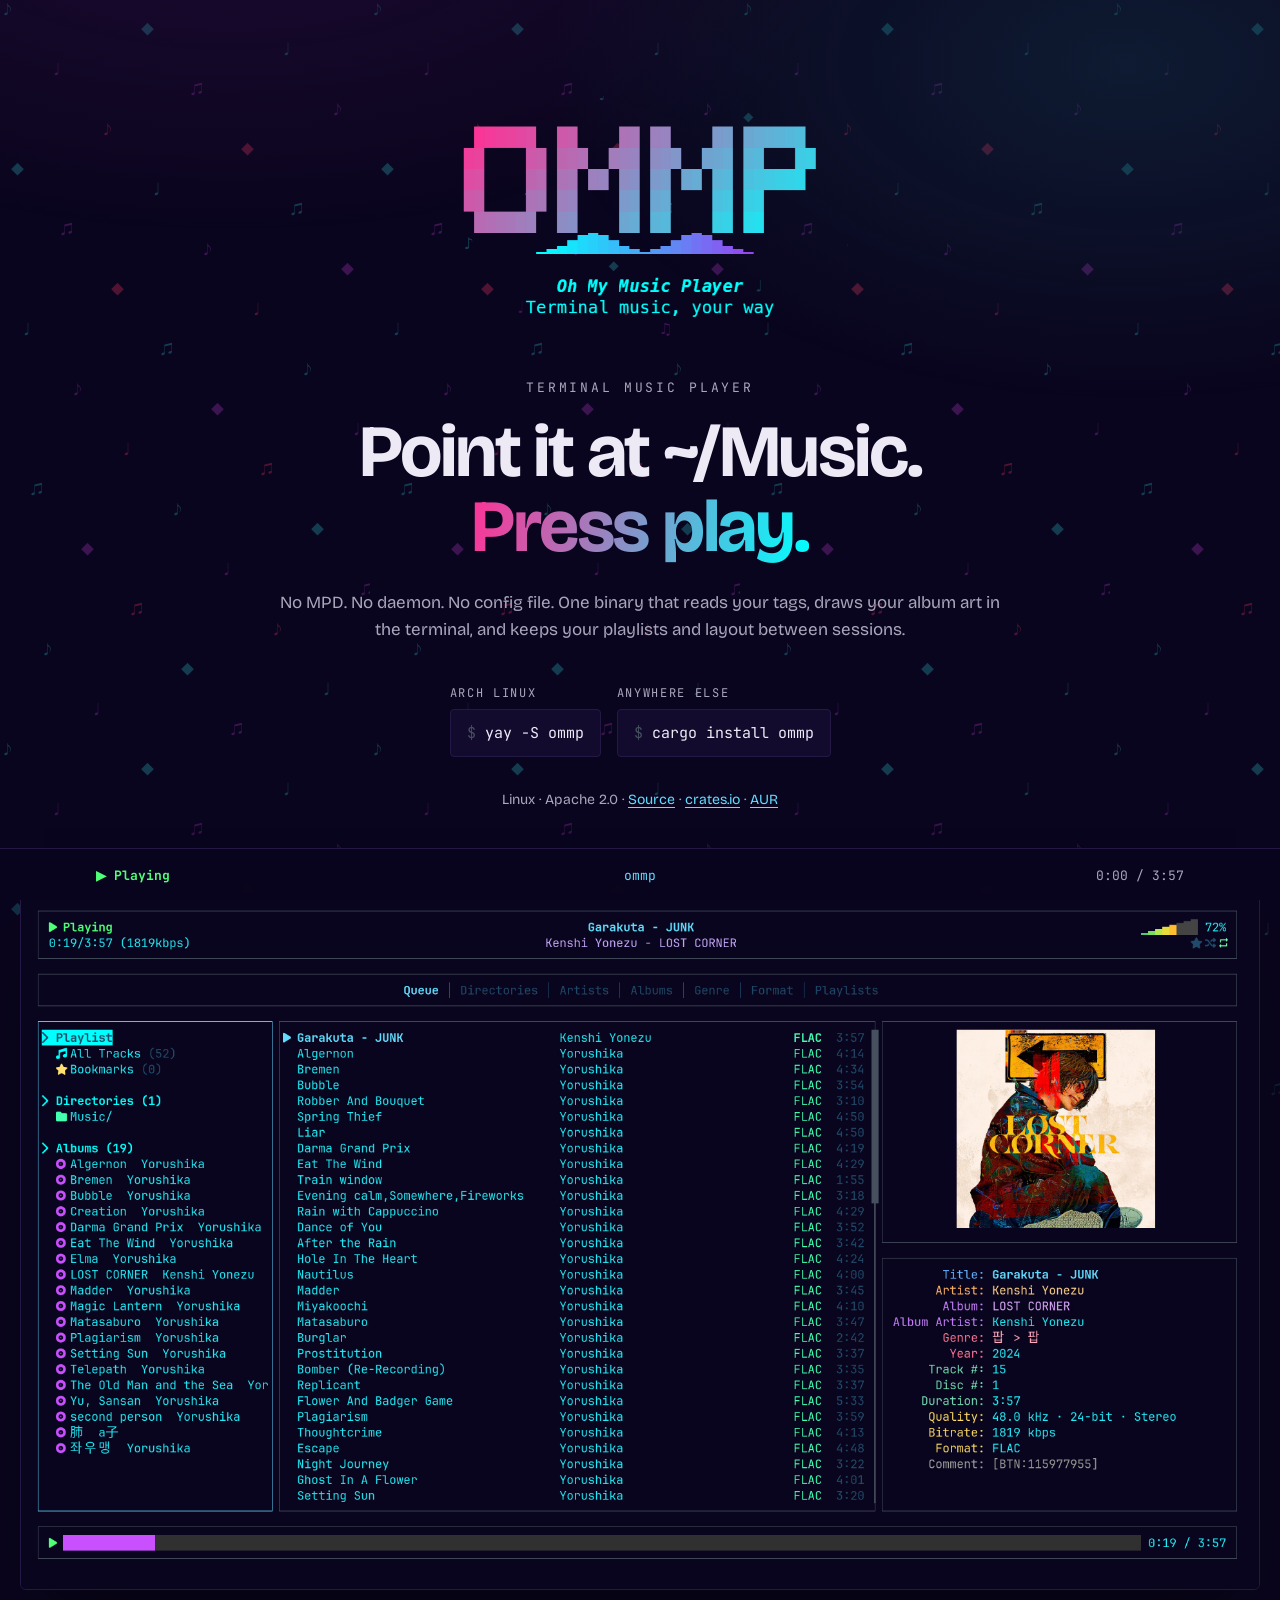
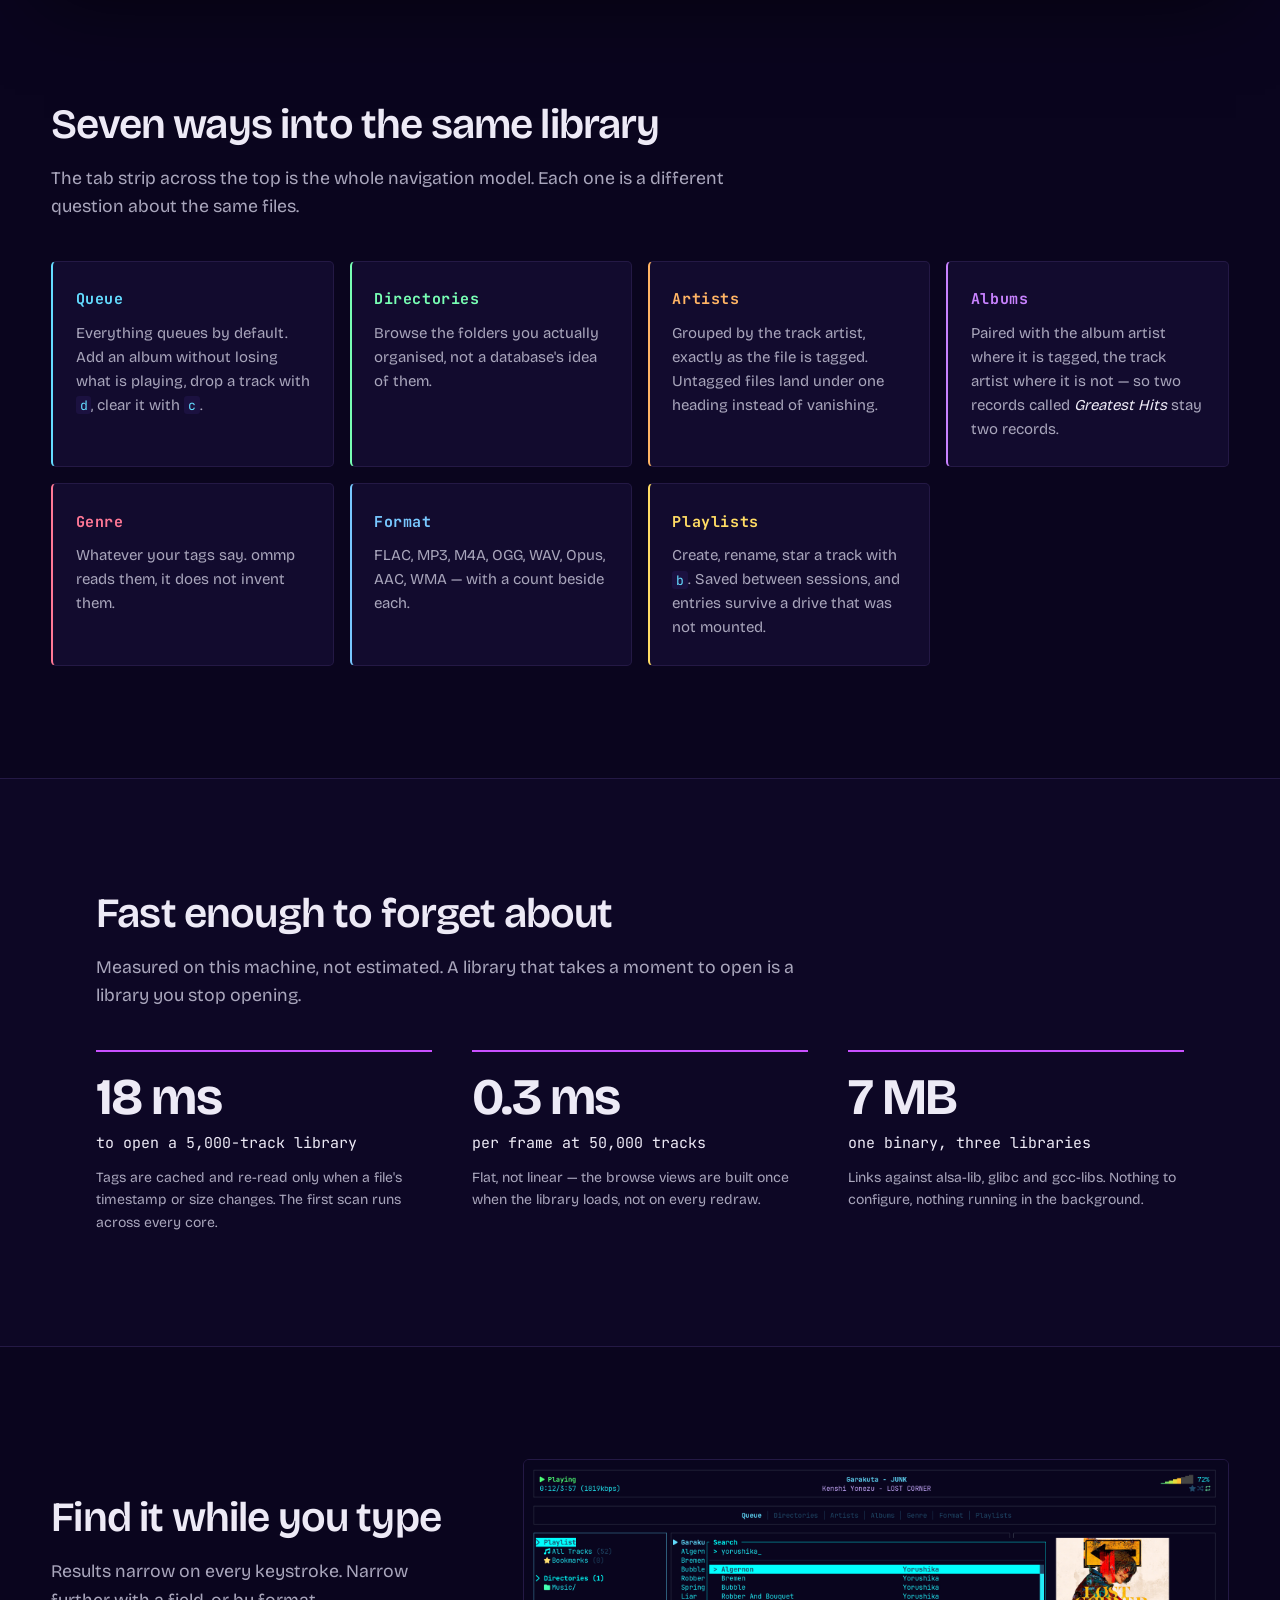
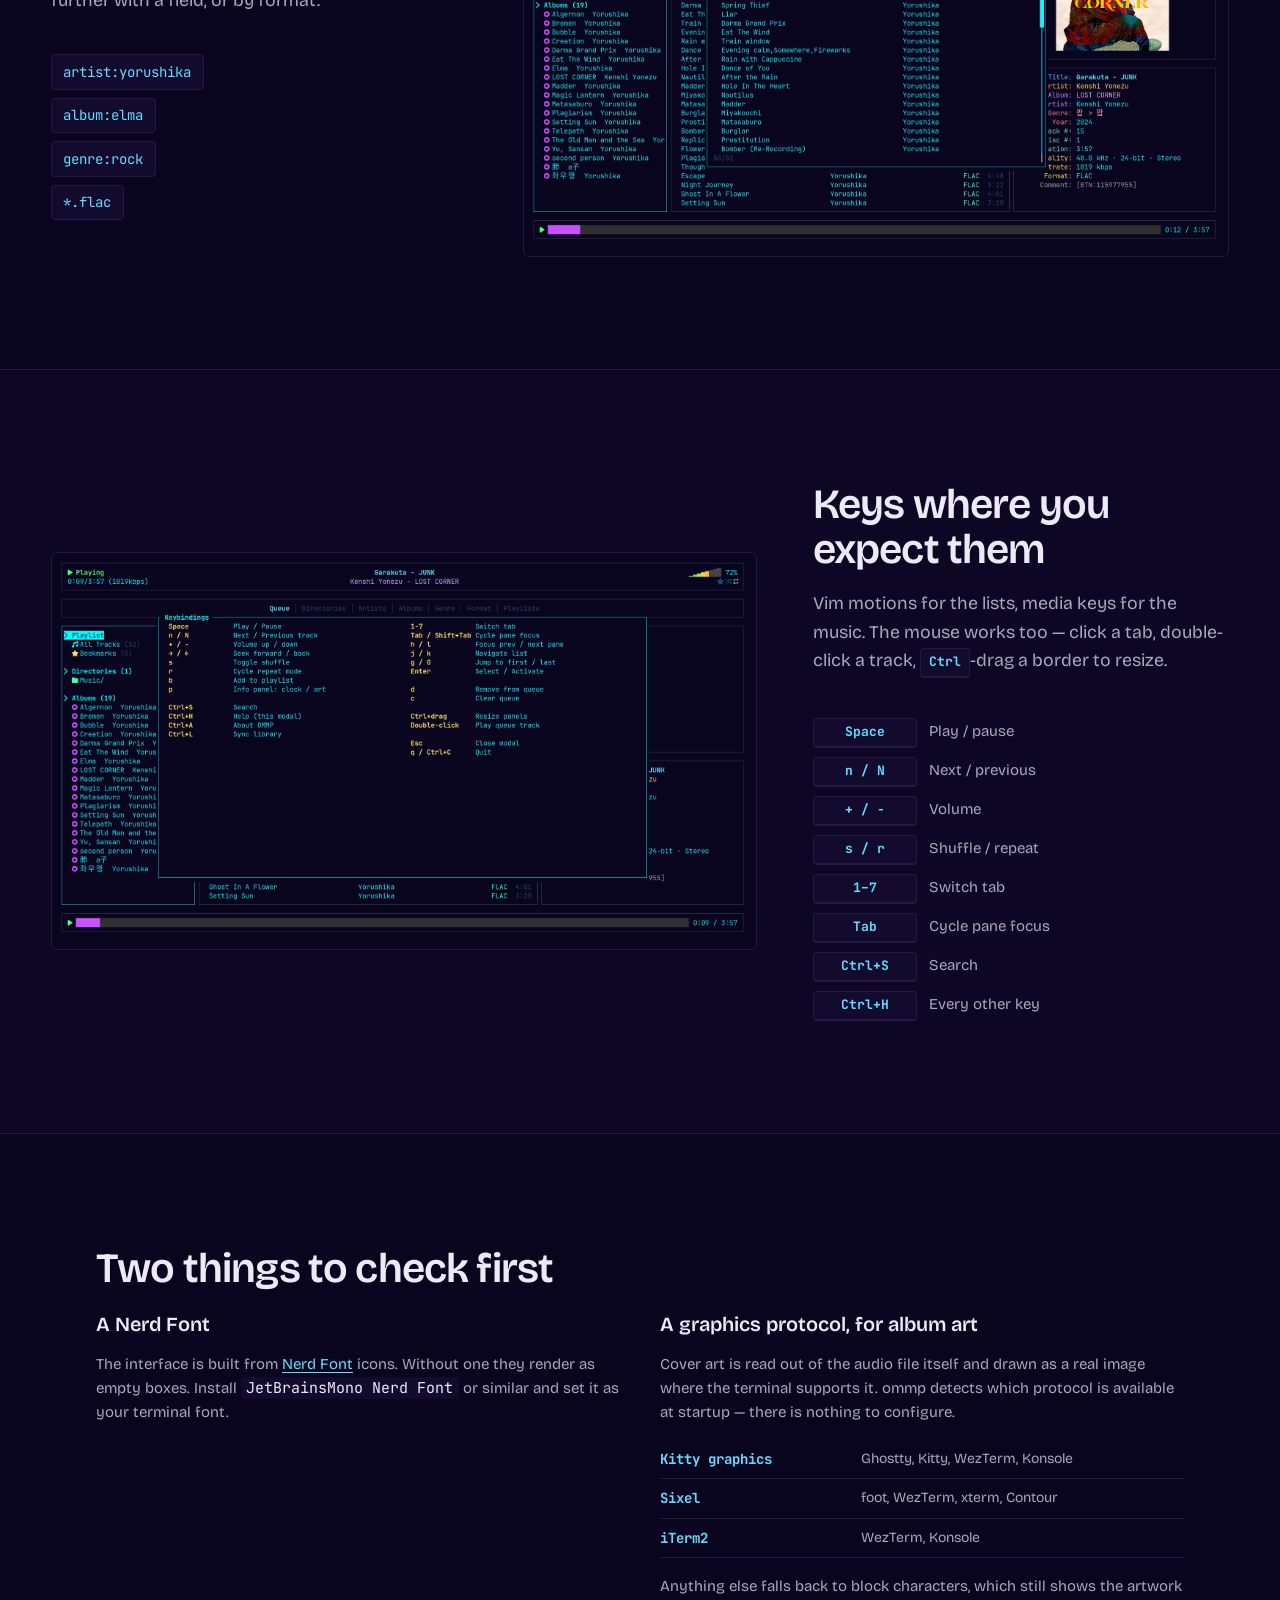
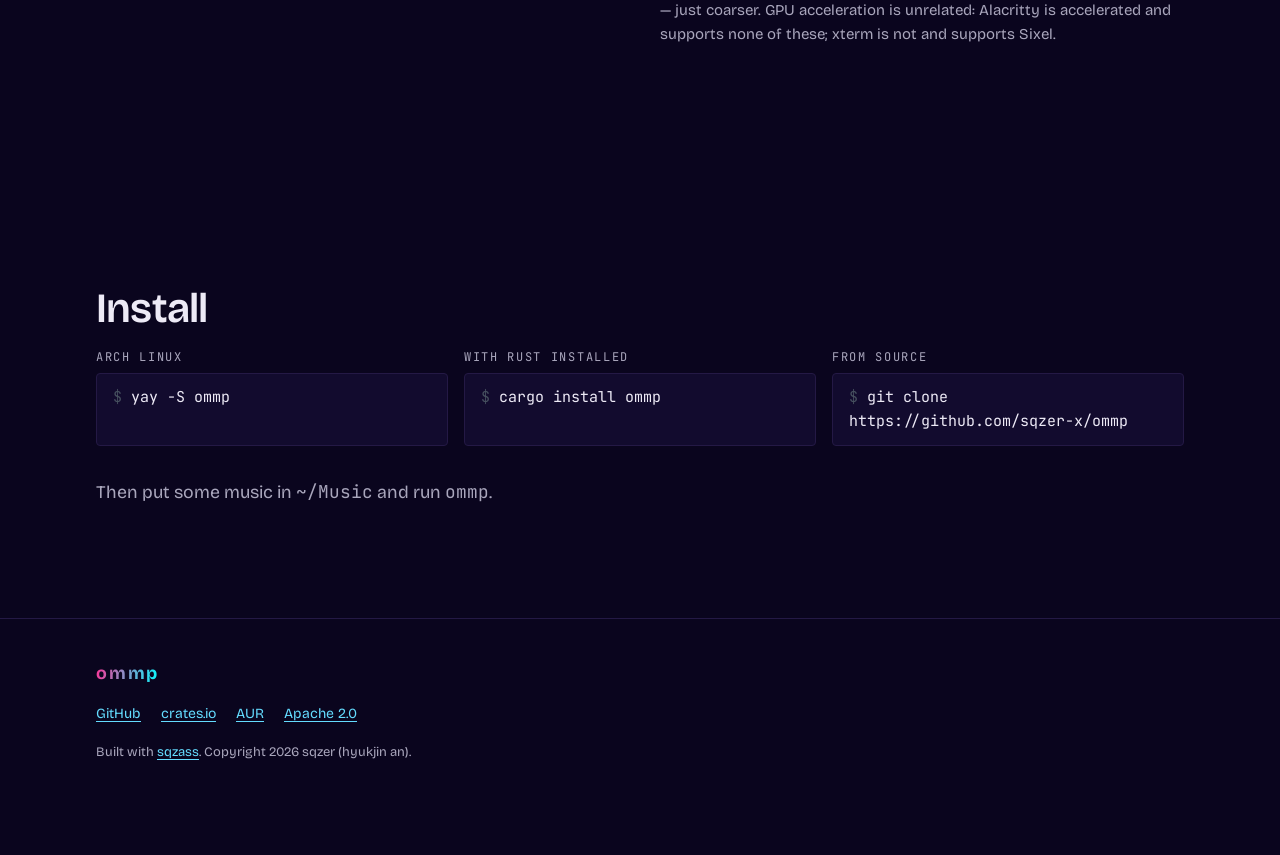
==== commit 7ca4301d: "Deploy the landing page" ====
--- a/index.html
+++ b/index.html
@@ -16,7 +16,7 @@
 <meta name="twitter:card" content="summary_large_image"><link rel="icon" href="/favicon.ico" sizes="any">
 <link rel="preload" as="font" type="font/woff2" href="/fonts/jetbrains-mono-400.woff2" crossorigin>
 <link rel="preload" as="font" type="font/woff2" href="/fonts/bricolage-grotesque-var.woff2" crossorigin>
-<link rel="stylesheet" href="/css/main.a6cde6c3.css">
+<link rel="stylesheet" href="/css/main.89b01116.css">
 </head>
 <body>
 
@@ -60,7 +60,7 @@
 
 <!-- ── Features, keyed to the tabs ───────────────────────────────────── -->
 <section id="what" class="band" data-section="Seven ways in">
-  <div class="wrap">
+  <div class="wrap-wide">
     <h2 class="sec-title">Seven ways into the same library</h2>
     <p class="sec-lede">The tab strip across the top is the whole navigation model. Each one is a different question about the same files.</p>
 
@@ -125,7 +125,7 @@
 
 <!-- ── Search ────────────────────────────────────────────────────────── -->
 <section class="band" data-section="Search">
-  <div class="wrap split">
+  <div class="wrap-wide split">
     <div class="split-text">
       <h2 class="sec-title">Find it while you type</h2>
       <p class="sec-lede">Results narrow on every keystroke. Narrow further with a field, or by format.</p>
@@ -145,7 +145,7 @@
 
 <!-- ── Keys ──────────────────────────────────────────────────────────── -->
 <section class="band band-alt" data-section="Keys">
-  <div class="wrap split split-reverse">
+  <div class="wrap-wide split split-reverse">
     <div class="split-text">
       <h2 class="sec-title">Keys where you expect them</h2>
       <p class="sec-lede">Vim motions for the lists, media keys for the music. The mouse works too — click a tab, double-click a track, <kbd>Ctrl</kbd>-drag a border to resize.</p>
--- a/css/main.89b01116.css
+++ b/css/main.89b01116.css
@@ -0,0 +1,349 @@
+/* ommp landing page.
+ *
+ * Every colour here is lifted from the application's own source rather than
+ * invented, so the page and the thing it is advertising cannot drift apart.
+ * The comments name where each one lives. */
+
+/* Relative URLs, not root-absolute: this file is served from a repository
+   subpath and the stylesheet's own name is content-hashed, but ../fonts/
+   resolves correctly either way. */
+@font-face {
+  font-family: "JetBrains Mono";
+  src: url("../fonts/jetbrains-mono-400.woff2") format("woff2");
+  font-weight: 400; font-style: normal; font-display: swap;
+}
+@font-face {
+  font-family: "JetBrains Mono";
+  src: url("../fonts/jetbrains-mono-700.woff2") format("woff2");
+  font-weight: 700; font-style: normal; font-display: swap;
+}
+@font-face {
+  font-family: "Bricolage Grotesque";
+  src: url("../fonts/bricolage-grotesque-var.woff2") format("woff2");
+  font-weight: 400 800; font-style: normal; font-display: swap;
+}
+
+:root {
+  /* about_modal.rs */
+  --bg:      #0A051E;   /* BG_DARK */
+  --pink:    #FF3296;   /* NEON_PINK, the logo gradient's start */
+  --cyan:    #00FFFF;   /* NEON_CYAN, its end */
+  /* theme.rs */
+  --sky:     #64DCFF;   /* border_focused, and the current track */
+  --dim:     #46505F;   /* border_unfocused */
+  --violet:  #C850FF;   /* progress_filled */
+  /* status_bar.rs */
+  --playing: #50FF78;
+
+  --ink:     #EDEAF6;
+  --ink-2:   #A9A6BC;
+  --panel:   #120B2E;
+  --line:    #241945;
+
+  --mono: "JetBrains Mono", ui-monospace, SFMono-Regular, Menlo, Consolas, monospace;
+  --disp: "Bricolage Grotesque", ui-sans-serif, system-ui, sans-serif;
+
+  /* Two measures, not one. Prose wants a short line; a section built around a
+     screenshot wants room, and holding it to the prose width leaves the copy
+     pinned against one edge with dead margin beyond it. */
+  --wrap:      68rem;
+  --wrap-wide: 78rem;
+  --sb-h: 3.25rem;
+}
+
+*, *::before, *::after { box-sizing: border-box; }
+
+html { -webkit-text-size-adjust: 100%; scroll-behavior: smooth; }
+@media (prefers-reduced-motion: reduce) {
+  html { scroll-behavior: auto; }
+  *, *::before, *::after { animation-duration: .01ms !important; transition-duration: .01ms !important; }
+}
+
+body {
+  margin: 0;
+  padding-bottom: var(--sb-h);
+  background: var(--bg);
+  color: var(--ink);
+  font-family: var(--disp);
+  font-size: clamp(1rem, .95rem + .2vw, 1.125rem);
+  line-height: 1.6;
+  -webkit-font-smoothing: antialiased;
+}
+
+/* The terminal face is reserved for things that are literally the app:
+   commands you type, keys you press, tab names, the status bar. */
+code, kbd, .cmd, .kicker, .install-label, .feature-name,
+.number-label, .protocols th, .sb-row { font-family: var(--mono); }
+
+a { color: var(--sky); text-underline-offset: .2em; text-decoration-thickness: 1px; }
+a:hover { color: var(--cyan); }
+:focus-visible { outline: 2px solid var(--cyan); outline-offset: 3px; border-radius: 2px; }
+
+.skip {
+  position: absolute; left: -9999px;
+  background: var(--cyan); color: var(--bg); padding: .6rem 1rem; font-weight: 700;
+}
+.skip:focus { left: 1rem; top: 1rem; z-index: 100; }
+
+/* Three limits, and the smallest wins. The 92% is what keeps the two measures
+   moving together: without it, a viewport between the two caps (1128–1288px)
+   pins the wide sections 20px off the edge while the prose sections stay 96px
+   in, and the 76px stagger reads as a mistake. The fixed 2.5rem only takes over
+   below ~500px, where a proportional gutter would be too tight to touch. */
+.wrap      { width: min(100% - 2.5rem, 92%, var(--wrap));      margin-inline: auto; }
+.wrap-wide { width: min(100% - 2.5rem, 92%, var(--wrap-wide)); margin-inline: auto; }
+
+/* ── Hero ─────────────────────────────────────────────────────────── */
+
+.hero {
+  position: relative;
+  padding-block: clamp(3rem, 8vw, 6rem) 0;
+  background-color: var(--bg);
+}
+
+/* The splash screen, as the page opens on. ommp scatters music notes across a
+   dark field while it loads (about_modal.rs, render_splash_screen); the tile is
+   that same scatter, generated from the same hash by tools/note-field.py. It
+   fades out before the screenshot so the two are never competing. */
+.hero::before {
+  content: "";
+  position: absolute; inset: 0; z-index: 0;
+  pointer-events: none;
+  background:
+    radial-gradient(60rem 32rem at 18% -8%, #3C145066, transparent 70%),
+    radial-gradient(52rem 30rem at 88% 4%,  #143C5066, transparent 70%),
+    url("../img/note-field.png") repeat;
+  background-size: auto, auto, 370px 740px;
+  -webkit-mask-image: linear-gradient(#000 48%, #0000 88%);
+          mask-image: linear-gradient(#000 48%, #0000 88%);
+}
+.hero-in, .shot-hero { position: relative; z-index: 1; }
+
+.hero-in { text-align: center; }
+
+.hero-logo {
+  width: min(100%, 26rem); height: auto; display: block; margin: 0 auto 2.5rem;
+  animation: rise .6s ease-out both;
+}
+@keyframes rise { from { opacity: 0; transform: translateY(.5rem); } to { opacity: 1; transform: none; } }
+
+.kicker {
+  margin: 0 0 1rem;
+  font-size: .8125rem; letter-spacing: .22em; text-transform: uppercase;
+  color: var(--ink-2);
+}
+
+.display {
+  font-family: var(--disp);
+  font-weight: 700;
+  font-size: clamp(2.4rem, 1.4rem + 4.4vw, 4.6rem);
+  line-height: 1.02;
+  letter-spacing: -.03em;
+  margin: 0 0 1.5rem;
+}
+.display em {
+  font-style: normal;
+  background: linear-gradient(100deg, var(--pink), var(--cyan));
+  -webkit-background-clip: text; background-clip: text; color: transparent;
+}
+
+.lede {
+  max-width: 46rem; margin: 0 auto 2.5rem;
+  color: var(--ink-2); font-size: 1.0625rem;
+}
+
+.installs { display: flex; flex-wrap: wrap; gap: 1rem; justify-content: center; }
+.install { text-align: left; }
+.install-label {
+  display: block; font-size: .75rem; letter-spacing: .14em; text-transform: uppercase;
+  color: var(--ink-2); margin-bottom: .4rem;
+}
+
+.cmd {
+  display: block;
+  font-family: var(--mono); font-size: .9375rem;
+  background: var(--panel); border: 1px solid var(--line);
+  padding: .7rem 1rem; border-radius: 4px;
+  color: var(--ink); white-space: nowrap; overflow-x: auto;
+}
+.cmd::before { content: "$ "; color: var(--dim); }
+.cmd[data-copy] { cursor: pointer; }
+.cmd[data-copy]:hover { border-color: var(--sky); }
+.cmd.is-copied { border-color: var(--playing); }
+.cmd.is-copied::after { content: " copied"; color: var(--playing); }
+
+.hero-meta { margin-top: 2rem; color: var(--ink-2); font-size: .875rem; }
+
+/* ── Screenshots ──────────────────────────────────────────────────── */
+
+.shot { margin: 0; }
+.shot img {
+  display: block; width: 100%; height: auto;
+  border: 1px solid var(--line); border-radius: 6px;
+}
+.shot-hero {
+  /* The one element allowed past the wide measure: it is the product. */
+  width: min(100% - 2.5rem, 84rem);
+  margin: clamp(3rem, 7vw, 5rem) auto 0;
+}
+.shot-hero img { box-shadow: 0 2rem 5rem -1.5rem #00000099; }
+
+/* ── Bands ────────────────────────────────────────────────────────── */
+
+.band { padding-block: clamp(4rem, 9vw, 7rem); }
+.band-alt { background: #0D0725; border-block: 1px solid var(--line); }
+.band-close { padding-bottom: clamp(3rem, 6vw, 4.5rem); }
+
+.sec-title {
+  font-family: var(--disp); font-weight: 600;
+  font-size: clamp(1.7rem, 1.2rem + 1.9vw, 2.6rem);
+  line-height: 1.1; letter-spacing: -.02em; margin: 0 0 1rem;
+}
+.sec-lede { max-width: 44rem; color: var(--ink-2); margin: 0 0 2.5rem; }
+
+/* ── Features ─────────────────────────────────────────────────────── */
+
+.features {
+  list-style: none; margin: 0; padding: 0;
+  display: grid; gap: 1rem;
+  grid-template-columns: repeat(auto-fit, minmax(15rem, 1fr));
+}
+.feature {
+  background: var(--panel);
+  border: 1px solid var(--line); border-left: 2px solid var(--accent);
+  border-radius: 5px;
+  padding: 1.4rem 1.4rem 1.6rem;
+}
+.feature-name {
+  display: inline-block; margin-bottom: .6rem;
+  color: var(--accent); font-weight: 700; font-size: .9375rem;
+  letter-spacing: .04em;
+}
+.feature-body { margin: 0; color: var(--ink-2); font-size: .9375rem; }
+.feature-body code {
+  color: var(--sky); background: #1B1140;
+  padding: .05em .3em; border-radius: 3px; font-size: .875em;
+}
+.feature-body em { font-style: italic; color: var(--ink); }
+
+/* ── Numbers ──────────────────────────────────────────────────────── */
+
+.numbers {
+  margin: 0; display: grid; gap: 2.5rem;
+  grid-template-columns: repeat(auto-fit, minmax(15rem, 1fr));
+}
+.number { border-top: 2px solid var(--violet); padding-top: 1.25rem; }
+.number-value {
+  font-family: var(--disp); font-weight: 700;
+  font-size: clamp(2.2rem, 1.6rem + 2.4vw, 3.2rem);
+  line-height: 1; letter-spacing: -.03em; margin: 0 0 .5rem;
+}
+.number-label { margin: 0 0 .75rem; color: var(--ink); font-size: .9375rem; }
+.number-note { margin: 0; color: var(--ink-2); font-size: .875rem; }
+
+/* ── Split sections ───────────────────────────────────────────────── */
+
+/* Copy in a fixed column, screenshot in the rest. The hero shot is the one that
+   earns full width; from here down the screenshots illustrate a point the copy
+   is already making, and blowing them up to fill the page only pushes the
+   reader further from it. */
+.split { display: grid; gap: clamp(2rem, 5vw, 3.5rem); align-items: center; }
+@media (min-width: 56rem) {
+  .split { grid-template-columns: minmax(0, 26rem) 1fr; }
+  /* Reordering alone leaves the figure in the narrow track and shrinks it to
+     half the size of the one above. Mirror the tracks so both screenshots come
+     out the same size, and only the side they sit on changes. */
+  .split-reverse { grid-template-columns: 1fr minmax(0, 26rem); }
+  .split-reverse .split-text { order: 2; }
+}
+
+.filters { list-style: none; margin: 0; padding: 0; display: grid; gap: .5rem; }
+.filters code {
+  display: inline-block; background: var(--panel); border: 1px solid var(--line);
+  padding: .35rem .7rem; border-radius: 4px; font-size: .875rem; color: var(--sky);
+}
+
+.keys { list-style: none; margin: 0; padding: 0; display: grid; gap: .55rem; }
+.keys li { display: grid; grid-template-columns: 6.5rem 1fr; align-items: baseline; gap: .75rem; }
+.keys span { color: var(--ink-2); font-size: .9375rem; }
+
+kbd {
+  font-family: var(--mono); font-size: .8125rem; font-weight: 700;
+  background: var(--panel); border: 1px solid var(--line); border-bottom-width: 2px;
+  border-radius: 4px; padding: .2rem .5rem; color: var(--sky);
+  display: inline-block; text-align: center;
+}
+
+/* ── Requirements ─────────────────────────────────────────────────── */
+
+.reqs { display: grid; gap: 2.5rem; grid-template-columns: repeat(auto-fit, minmax(19rem, 1fr)); }
+.req h3 { font-family: var(--disp); font-size: 1.25rem; font-weight: 600; margin: 0 0 .75rem; }
+.req p { margin: 0 0 1rem; color: var(--ink-2); font-size: .9375rem; }
+.req code { background: var(--panel); padding: .05em .35em; border-radius: 3px; color: var(--ink); }
+.req-note { font-size: .8125rem; }
+
+.protocols { border-collapse: collapse; width: 100%; margin-bottom: 1rem; font-size: .875rem; }
+.protocols th, .protocols td { text-align: left; padding: .5rem 0; border-bottom: 1px solid var(--line); vertical-align: top; }
+.protocols th { font-weight: 700; color: var(--sky); white-space: nowrap; padding-right: 1.25rem; }
+.protocols td { color: var(--ink-2); }
+
+/* ── Install grid ─────────────────────────────────────────────────── */
+
+.install-grid {
+  display: grid; gap: 1rem; margin-bottom: 2rem;
+  grid-template-columns: repeat(auto-fit, minmax(17rem, 1fr));
+}
+/* The clone URL is longer than a third of the wrap. Scrolling it inside the
+   card hides the end behind no affordance at all, so wrap it instead — the
+   whole string is what gets copied either way. Wrapping makes that one box two
+   lines tall, so the boxes are stretched to a common height rather than left
+   with one hanging 24px below its neighbours. */
+.install-card { display: grid; grid-template-rows: auto 1fr; }
+.install-card .cmd { white-space: normal; overflow-wrap: anywhere; height: 100%; }
+
+/* ── Footer ───────────────────────────────────────────────────────── */
+
+.foot { border-top: 1px solid var(--line); padding-block: 2.5rem; }
+.foot-in { display: grid; gap: 1rem; }
+.foot-name {
+  margin: 0; font-weight: 700; letter-spacing: .1em;
+  background: linear-gradient(100deg, var(--pink), var(--cyan));
+  -webkit-background-clip: text; background-clip: text; color: transparent;
+  width: max-content;
+}
+.foot-links { display: flex; flex-wrap: wrap; gap: 1.25rem; font-size: .875rem; }
+.foot-fine { margin: 0; color: var(--ink-2); font-size: .8125rem; }
+
+/* ── The signature: ommp's status bar, tracking the page ──────────── */
+
+.statusbar {
+  position: fixed; inset: auto 0 0 0; z-index: 50;
+  height: var(--sb-h);
+  background: #0A051EF2;
+  backdrop-filter: blur(8px);
+  border-top: 1px solid var(--line);
+  font-size: .8125rem;
+}
+.sb-fill {
+  height: 2px; width: 0%;
+  background: var(--violet);
+  transition: width .1s linear;
+}
+.sb-row {
+  height: calc(var(--sb-h) - 2px);
+  display: grid; grid-template-columns: 1fr auto 1fr; align-items: center;
+  gap: 1rem;
+  width: min(100% - 2.5rem, var(--wrap)); margin-inline: auto;
+}
+.sb-state { color: var(--playing); font-weight: 700; white-space: nowrap; }
+.sb-track {
+  color: var(--sky); text-align: center;
+  overflow: hidden; text-overflow: ellipsis; white-space: nowrap;
+}
+.sb-time { color: var(--ink-2); text-align: right; white-space: nowrap; }
+
+@media (max-width: 34rem) {
+  .sb-row { grid-template-columns: auto 1fr; }
+  .sb-state { display: none; }
+  .sb-time { font-size: .75rem; }
+}
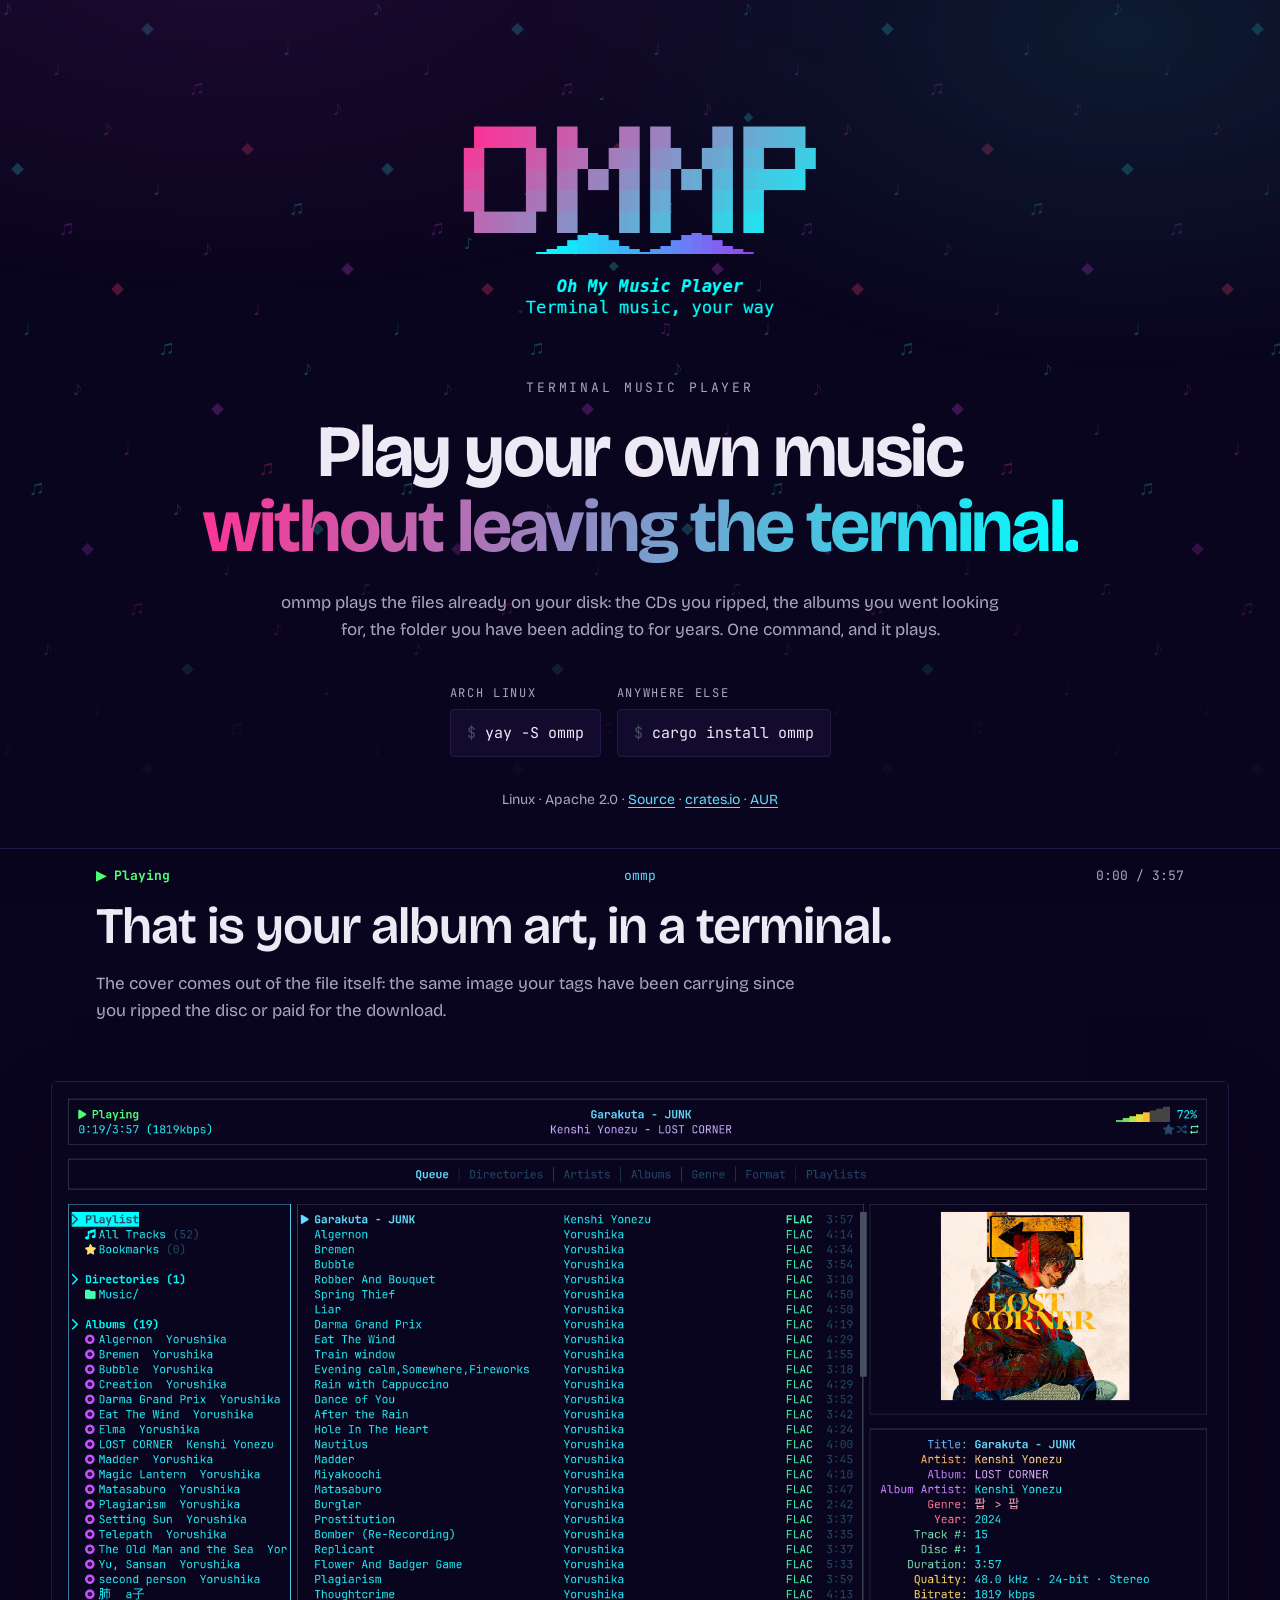
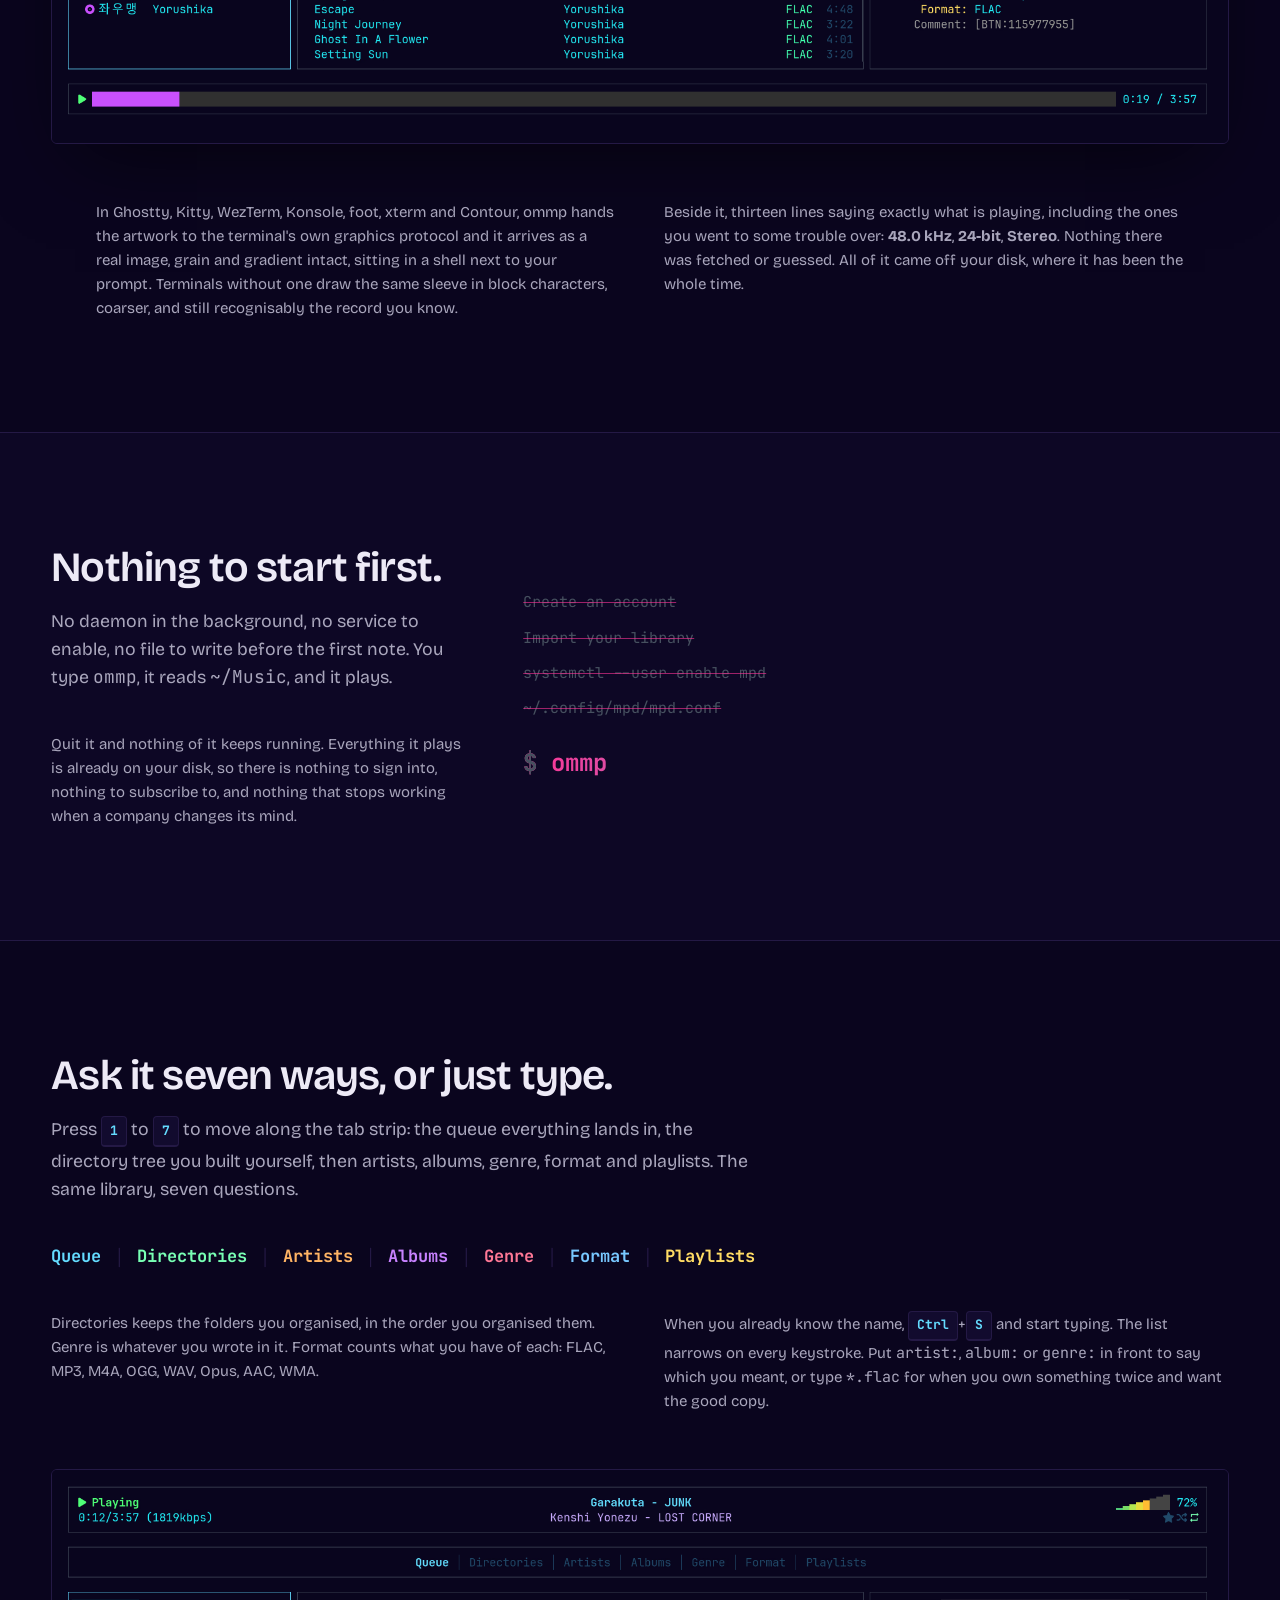
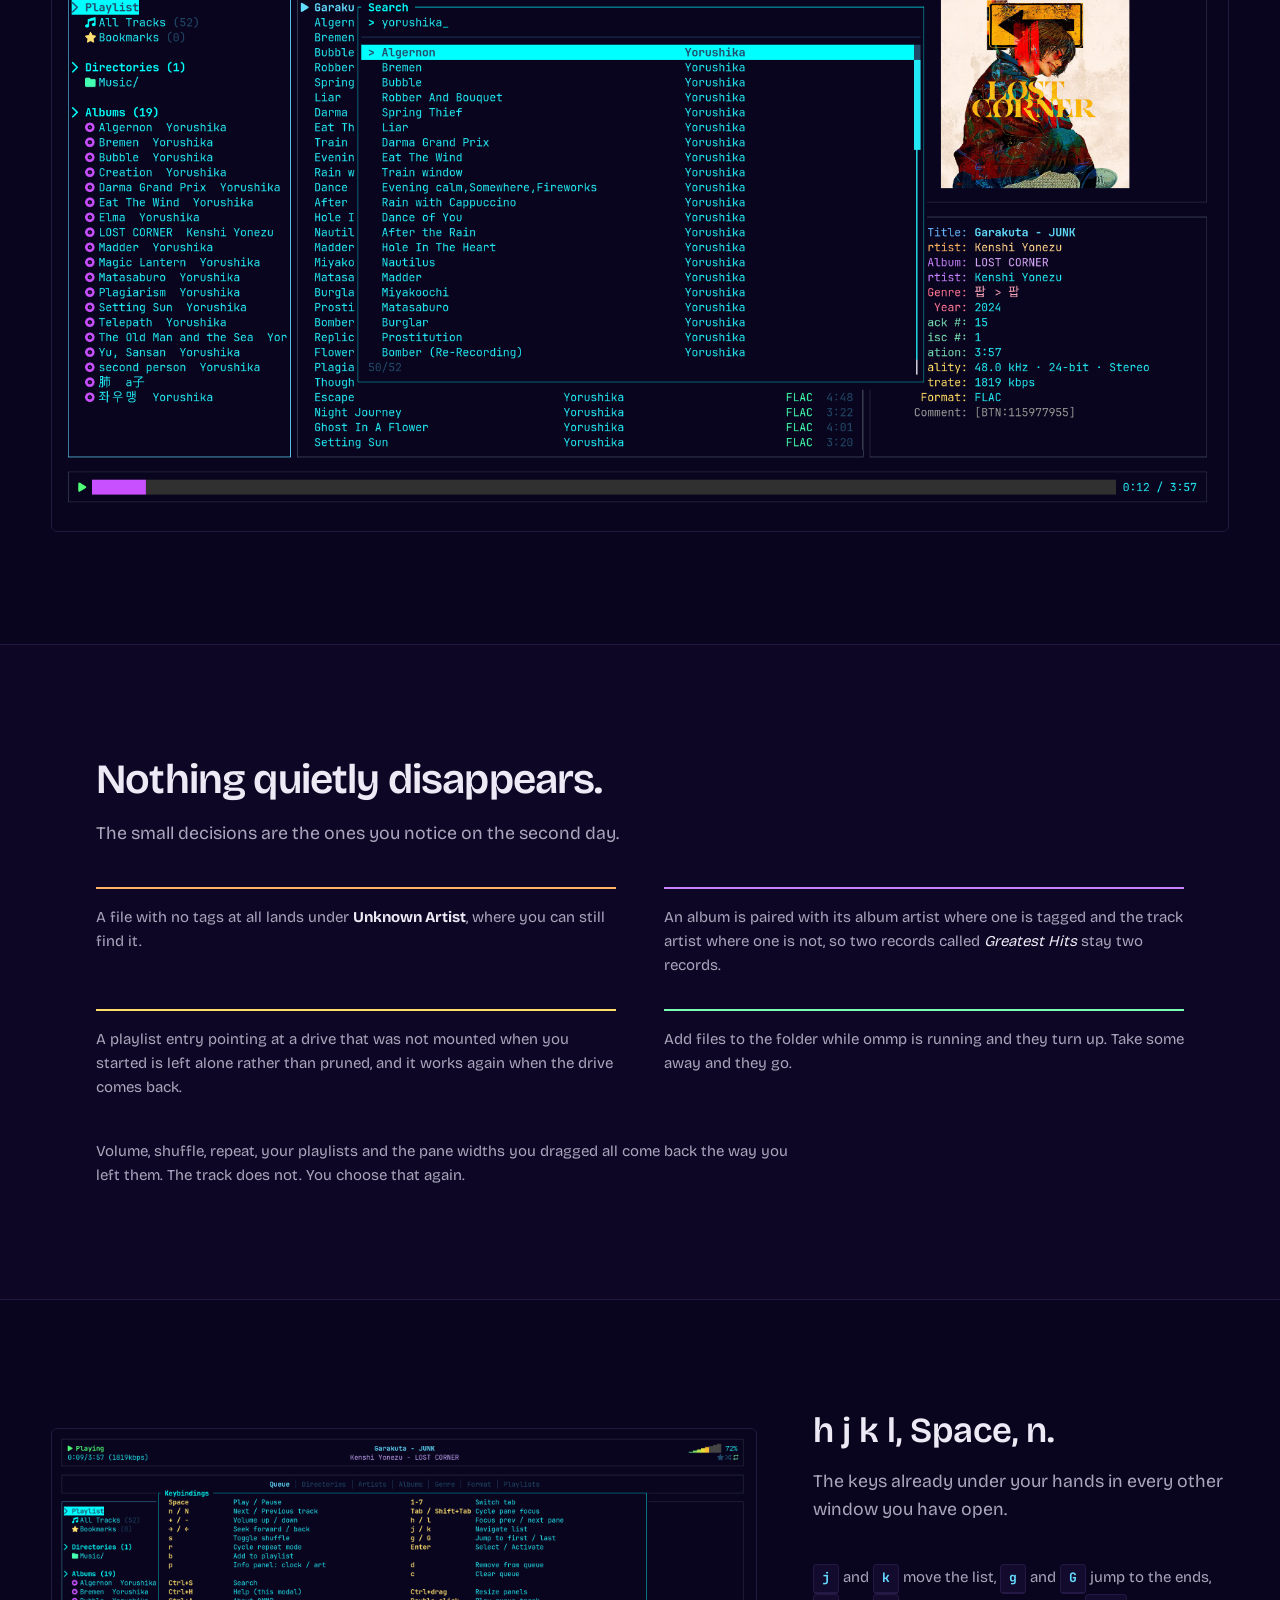
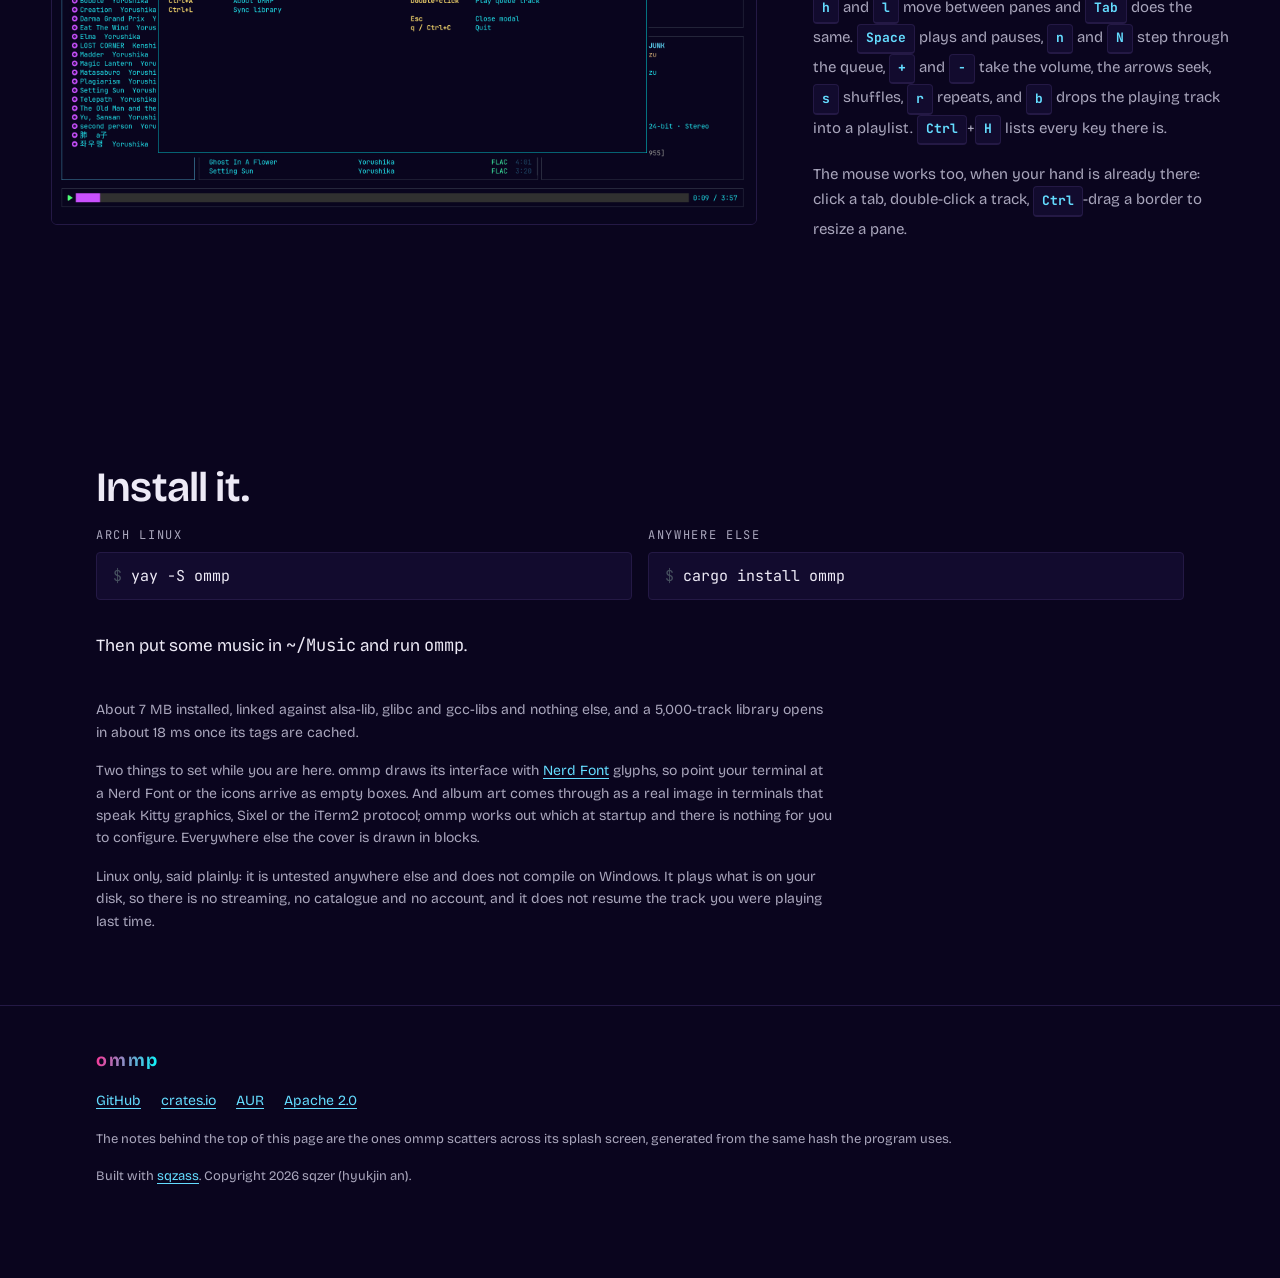
==== commit fe0c0146: "Deploy the landing page" ====
--- a/index.html
+++ b/index.html
@@ -4,23 +4,23 @@
 <meta charset="utf-8">
 <meta name="viewport" content="width=device-width, initial-scale=1">
 <title>ommp — a terminal music player</title>
-<meta name="description" content="A terminal music player written in Rust. No MPD, no daemon — point it at ~/Music and press play.">
+<meta name="description" content="A terminal music player written in Rust. It plays the files already on your disk, in the terminal you already have open.">
 <meta name="color-scheme" content="dark">
 <meta name="theme-color" content="#0A051E">
 
 <meta property="og:type" content="website">
 <meta property="og:title" content="ommp — Oh My Music Player">
-<meta property="og:description" content="A terminal music player written in Rust. No MPD, no daemon — point it at ~/Music and press play.">
+<meta property="og:description" content="A terminal music player written in Rust. It plays the files already on your disk, in the terminal you already have open.">
 <meta property="og:url" content="https://ommp.sqzer.com/">
 <meta property="og:image" content="https://ommp.sqzer.com/img/og.png">
 <meta name="twitter:card" content="summary_large_image"><link rel="icon" href="/favicon.ico" sizes="any">
 <link rel="preload" as="font" type="font/woff2" href="/fonts/jetbrains-mono-400.woff2" crossorigin>
 <link rel="preload" as="font" type="font/woff2" href="/fonts/bricolage-grotesque-var.woff2" crossorigin>
-<link rel="stylesheet" href="/css/main.89b01116.css">
+<link rel="stylesheet" href="/css/main.bc496e1f.css">
 </head>
 <body>
 
-<a class="skip" href="#what">Skip to content</a>
+<a class="skip" href="#art">Skip to content</a>
 
 <!-- ── Hero ──────────────────────────────────────────────────────────── -->
 <header class="hero">
@@ -29,9 +29,9 @@
 
     <p class="kicker">Terminal music player</p>
     <h1 class="display">
-      Point it at ~/Music.<br><em>Press play.</em>
+      Play your own music<br><em>without leaving the terminal.</em>
     </h1>
-    <p class="lede">No MPD. No daemon. No config file. One binary that reads your tags, draws your album art in the terminal, and keeps your playlists and layout between sessions.</p>
+    <p class="lede">ommp plays the files already on your disk: the CDs you ripped, the albums you went looking for, the folder you have been adding to for years. One command, and it plays.</p>
 
     <div class="installs">
       <div class="install">
@@ -51,167 +51,124 @@
       <a href="https://aur.archlinux.org/packages/ommp">AUR</a>
     </p>
   </div>
+</header>
+
+<!-- ── 1. The artwork: the first thing you scroll into ────────────────── -->
+<section id="art" class="band band-art" data-section="Album art">
+  <div class="wrap">
+    <h2 class="sec-title sec-title-lg">That is your album art, in a terminal.</h2>
+    <p class="sec-lede sec-lede-lg">The cover comes out of the file itself: the same image your tags have been carrying since you ripped the disc or paid for the download.</p>
+  </div>
 
   <figure class="shot shot-hero">
-    <img src="/img/01-main.avif" alt="ommp playing a track: library on the left, queue in the middle, album art and track details on the right"
+    <img src="/img/01-main.avif" alt="ommp playing a track: the library on the left, the queue in the middle, and on the right the album cover drawn as a real image above thirteen lines of track detail"
          width="3840" height="2160" fetchpriority="high">
   </figure>
-</header>
-
-<!-- ── Features, keyed to the tabs ───────────────────────────────────── -->
-<section id="what" class="band" data-section="Seven ways in">
-  <div class="wrap-wide">
-    <h2 class="sec-title">Seven ways into the same library</h2>
-    <p class="sec-lede">The tab strip across the top is the whole navigation model. Each one is a different question about the same files.</p>
-
-    <ul class="features">
-      <li class="feature" style="--accent: #64DCFF">
-        <span class="feature-name">Queue</span>
-        <p class="feature-body">Everything queues by default. Add an album without losing what is playing, drop a track with <code>d</code>, clear it with <code>c</code>.</p>
-      </li>
-      <li class="feature" style="--accent: #78FFB4">
-        <span class="feature-name">Directories</span>
-        <p class="feature-body">Browse the folders you actually organised, not a database's idea of them.</p>
-      </li>
-      <li class="feature" style="--accent: #FFB464">
-        <span class="feature-name">Artists</span>
-        <p class="feature-body">Grouped by the track artist, exactly as the file is tagged. Untagged files land under one heading instead of vanishing.</p>
-      </li>
-      <li class="feature" style="--accent: #C882FF">
-        <span class="feature-name">Albums</span>
-        <p class="feature-body">Paired with the album artist where it is tagged, the track artist where it is not — so two records called <em>Greatest Hits</em> stay two records.</p>
-      </li>
-      <li class="feature" style="--accent: #FF7896">
-        <span class="feature-name">Genre</span>
-        <p class="feature-body">Whatever your tags say. ommp reads them, it does not invent them.</p>
-      </li>
-      <li class="feature" style="--accent: #78C8FF">
-        <span class="feature-name">Format</span>
-        <p class="feature-body">FLAC, MP3, M4A, OGG, WAV, Opus, AAC, WMA — with a count beside each.</p>
-      </li>
-      <li class="feature" style="--accent: #FFDC64">
-        <span class="feature-name">Playlists</span>
-        <p class="feature-body">Create, rename, star a track with <code>b</code>. Saved between sessions, and entries survive a drive that was not mounted.</p>
-      </li>
-    </ul>
-  </div>
-</section>
-
-<!-- ── Speed ─────────────────────────────────────────────────────────── -->
-<section class="band band-alt" data-section="Speed">
-  <div class="wrap">
-    <h2 class="sec-title">Fast enough to forget about</h2>
-    <p class="sec-lede">Measured on this machine, not estimated. A library that takes a moment to open is a library you stop opening.</p>
-
-    <dl class="numbers">
-      <div class="number">
-        <dt class="number-value">18 ms</dt>
-        <dd class="number-label">to open a 5,000-track library</dd>
-        <dd class="number-note">Tags are cached and re-read only when a file&#x27;s timestamp or size changes. The first scan runs across every core.</dd>
-      </div>
-      <div class="number">
-        <dt class="number-value">0.3 ms</dt>
-        <dd class="number-label">per frame at 50,000 tracks</dd>
-        <dd class="number-note">Flat, not linear — the browse views are built once when the library loads, not on every redraw.</dd>
-      </div>
-      <div class="number">
-        <dt class="number-value">7 MB</dt>
-        <dd class="number-label">one binary, three libraries</dd>
-        <dd class="number-note">Links against alsa-lib, glibc and gcc-libs. Nothing to configure, nothing running in the background.</dd>
-      </div>
-    </dl>
-  </div>
-</section>
-
-<!-- ── Search ────────────────────────────────────────────────────────── -->
-<section class="band" data-section="Search">
+
+  <div class="wrap two-up">
+    <p>In Ghostty, Kitty, WezTerm, Konsole, foot, xterm and Contour, ommp hands the artwork to the terminal's own graphics protocol and it arrives as a real image, grain and gradient intact, sitting in a shell next to your prompt. Terminals without one draw the same sleeve in block characters, coarser, and still recognisably the record you know.</p>
+    <p>Beside it, thirteen lines saying exactly what is playing, including the ones you went to some trouble over: <b>48.0 kHz</b>, <b>24-bit</b>, <b>Stereo</b>. Nothing there was fetched or guessed. All of it came off your disk, where it has been the whole time.</p>
+  </div>
+</section>
+
+<!-- ── 2. Nothing to start ────────────────────────────────────────────── -->
+<section class="band band-alt" data-section="Nothing to start">
   <div class="wrap-wide split">
     <div class="split-text">
-      <h2 class="sec-title">Find it while you type</h2>
-      <p class="sec-lede">Results narrow on every keystroke. Narrow further with a field, or by format.</p>
-      <ul class="filters">
-        <li><code>artist:yorushika</code></li>
-        <li><code>album:elma</code></li>
-        <li><code>genre:rock</code></li>
-        <li><code>*.flac</code></li>
+      <h2 class="sec-title">Nothing to start first.</h2>
+      <p class="sec-lede">No daemon in the background, no service to enable, no file to write before the first note. You type <code>ommp</code>, it reads <code>~/Music</code>, and it plays.</p>
+      <p class="sec-body">Quit it and nothing of it keeps running. Everything it plays is already on your disk, so there is nothing to sign into, nothing to subscribe to, and nothing that stops working when a company changes its mind.</p>
+    </div><div class="setup" aria-hidden="true">
+      <ul class="setup-skipped">
+        <li>Create an account</li>
+        <li>Import your library</li>
+        <li>systemctl --user enable mpd</li>
+        <li>~/.config/mpd/mpd.conf</li>
       </ul>
-    </div>
-    <figure class="shot">
-      <img src="/img/03-search.avif" alt="The search overlay filtering a library down to fifty of fifty-two tracks"
+      <p class="setup-real">ommp</p>
+    </div>
+  </div>
+</section>
+
+<!-- ── 3. Browse ──────────────────────────────────────────────────────── -->
+<section class="band" data-section="Browse">
+  <div class="wrap-wide">
+    <h2 class="sec-title">Ask it seven ways, or just type.</h2>
+    <p class="sec-lede">Press <kbd>1</kbd> to <kbd>7</kbd> to move along the tab strip: the queue everything lands in, the directory tree you built yourself, then artists, albums, genre, format and playlists. The same library, seven questions.</p><ol class="tabstrip">
+      <li style="--accent: #64DCFF">Queue</li>
+      <li style="--accent: #78FFB4">Directories</li>
+      <li style="--accent: #FFB464">Artists</li>
+      <li style="--accent: #C882FF">Albums</li>
+      <li style="--accent: #FF7896">Genre</li>
+      <li style="--accent: #78C8FF">Format</li>
+      <li style="--accent: #FFDC64">Playlists</li>
+    </ol>
+
+    <div class="two-up">
+      <p>Directories keeps the folders you organised, in the order you organised them. Genre is whatever you wrote in it. Format counts what you have of each: FLAC, MP3, M4A, OGG, WAV, Opus, AAC, WMA.</p>
+      <p>When you already know the name, <kbd>Ctrl</kbd>+<kbd>S</kbd> and start typing. The list narrows on every keystroke. Put <code>artist:</code>, <code>album:</code> or <code>genre:</code> in front to say which you meant, or type <code>*.flac</code> for when you own something twice and want the good copy.</p>
+    </div>
+
+    <figure class="shot shot-wide">
+      <img src="/img/03-search.avif" alt="The search overlay narrowing a library to fifty of its fifty-two tracks as the word yorushika is typed"
            width="3840" height="2160" loading="lazy">
     </figure>
   </div>
 </section>
 
-<!-- ── Keys ──────────────────────────────────────────────────────────── -->
-<section class="band band-alt" data-section="Keys">
+<!-- ── 4. Nothing lost ────────────────────────────────────────────────── -->
+<section class="band band-alt" data-section="Nothing lost">
+  <div class="wrap">
+    <h2 class="sec-title">Nothing quietly disappears.</h2>
+    <p class="sec-lede">The small decisions are the ones you notice on the second day.</p>
+
+    <ul class="details">
+      <li style="--accent: #FFB464">A file with no tags at all lands under <b>Unknown Artist</b>, where you can still find it.</li>
+      <li style="--accent: #C882FF">An album is paired with its album artist where one is tagged and the track artist where one is not, so two records called <i>Greatest Hits</i> stay two records.</li>
+      <li style="--accent: #FFDC64">A playlist entry pointing at a drive that was not mounted when you started is left alone rather than pruned, and it works again when the drive comes back.</li>
+      <li style="--accent: #78FFB4">Add files to the folder while ommp is running and they turn up. Take some away and they go.</li>
+    </ul>
+
+    <p class="details-close">Volume, shuffle, repeat, your playlists and the pane widths you dragged all come back the way you left them. The track does not. You choose that again.</p>
+  </div>
+</section>
+
+<!-- ── 5. Keys ────────────────────────────────────────────────────────── -->
+<section class="band" data-section="Keys">
   <div class="wrap-wide split split-reverse">
     <div class="split-text">
-      <h2 class="sec-title">Keys where you expect them</h2>
-      <p class="sec-lede">Vim motions for the lists, media keys for the music. The mouse works too — click a tab, double-click a track, <kbd>Ctrl</kbd>-drag a border to resize.</p>
-      <ul class="keys">
-        <li><kbd>Space</kbd><span>Play / pause</span></li>
-        <li><kbd>n / N</kbd><span>Next / previous</span></li>
-        <li><kbd>+ / -</kbd><span>Volume</span></li>
-        <li><kbd>s / r</kbd><span>Shuffle / repeat</span></li>
-        <li><kbd>1–7</kbd><span>Switch tab</span></li>
-        <li><kbd>Tab</kbd><span>Cycle pane focus</span></li>
-        <li><kbd>Ctrl+S</kbd><span>Search</span></li>
-        <li><kbd>Ctrl+H</kbd><span>Every other key</span></li>
-      </ul>
+      <h2 class="sec-title sec-title-mono">h j k l, Space, n.</h2>
+      <p class="sec-lede">The keys already under your hands in every other window you have open.</p>
+      <p class="sec-body"><kbd>j</kbd> and <kbd>k</kbd> move the list, <kbd>g</kbd> and <kbd>G</kbd> jump to the ends, <kbd>h</kbd> and <kbd>l</kbd> move between panes and <kbd>Tab</kbd> does the same. <kbd>Space</kbd> plays and pauses, <kbd>n</kbd> and <kbd>N</kbd> step through the queue, <kbd>+</kbd> and <kbd>-</kbd> take the volume, the arrows seek, <kbd>s</kbd> shuffles, <kbd>r</kbd> repeats, and <kbd>b</kbd> drops the playing track into a playlist. <kbd>Ctrl</kbd>+<kbd>H</kbd> lists every key there is.</p>
+      <p class="sec-body">The mouse works too, when your hand is already there: click a tab, double-click a track, <kbd>Ctrl</kbd>-drag a border to resize a pane.</p>
     </div>
     <figure class="shot">
-      <img src="/img/02-help.avif" alt="The keybinding overlay, two columns covering playback and navigation"
+      <img src="/img/02-help.avif" alt="The keybinding overlay open over the player, two columns covering playback and navigation"
            width="3840" height="2160" loading="lazy">
     </figure>
   </div>
 </section>
 
-<!-- ── Requirements ──────────────────────────────────────────────────── -->
-<section class="band" data-section="Before you start">
-  <div class="wrap">
-    <h2 class="sec-title">Two things to check first</h2>
-
-    <div class="reqs">
-      <div class="req">
-        <h3>A Nerd Font</h3>
-        <p>The interface is built from <a href="https://www.nerdfonts.com/">Nerd Font</a> icons. Without one they render as empty boxes. Install <code>JetBrainsMono Nerd Font</code> or similar and set it as your terminal font.</p>
-      </div>
-      <div class="req">
-        <h3>A graphics protocol, for album art</h3>
-        <p>Cover art is read out of the audio file itself and drawn as a real image where the terminal supports it. ommp detects which protocol is available at startup — there is nothing to configure.</p>
-        <table class="protocols">
-          <tbody>
-            <tr><th scope="row">Kitty graphics</th><td>Ghostty, Kitty, WezTerm, Konsole</td></tr>
-            <tr><th scope="row">Sixel</th><td>foot, WezTerm, xterm, Contour</td></tr>
-            <tr><th scope="row">iTerm2</th><td>WezTerm, Konsole</td></tr>
-          </tbody>
-        </table>
-        <p class="req-note">Anything else falls back to block characters, which still shows the artwork — just coarser. GPU acceleration is unrelated: Alacritty is accelerated and supports none of these; xterm is not and supports Sixel.</p>
-      </div>
-    </div>
-  </div>
-</section>
-
-<!-- ── Install ───────────────────────────────────────────────────────── -->
+<!-- ── 6. Install ─────────────────────────────────────────────────────── -->
 <section class="band band-close" data-section="Install">
   <div class="wrap">
-    <h2 class="sec-title">Install</h2>
+    <h2 class="sec-title">Install it.</h2>
+
     <div class="install-grid">
       <div class="install-card">
         <span class="install-label">Arch Linux</span>
         <code class="cmd" data-copy>yay -S ommp</code>
       </div>
       <div class="install-card">
-        <span class="install-label">With Rust installed</span>
+        <span class="install-label">Anywhere else</span>
         <code class="cmd" data-copy>cargo install ommp</code>
       </div>
-      <div class="install-card">
-        <span class="install-label">From source</span>
-        <code class="cmd" data-copy>git clone https://github.com/sqzer-x/ommp</code>
-      </div>
-    </div>
-    <p class="sec-lede">Then put some music in <code>~/Music</code> and run <code>ommp</code>.</p>
+    </div>
+
+    <p class="install-close">Then put some music in <code>~/Music</code> and run <code>ommp</code>.</p>
+    <p class="fine">About 7 MB installed, linked against alsa-lib, glibc and gcc-libs and nothing else, and a 5,000-track library opens in about 18 ms once its tags are cached.</p>
+    <p class="fine">Two things to set while you are here. ommp draws its interface with <a href="https://www.nerdfonts.com/">Nerd Font</a> glyphs, so point your terminal at a Nerd Font or the icons arrive as empty boxes. And album art comes through as a real image in terminals that speak Kitty graphics, Sixel or the iTerm2 protocol; ommp works out which at startup and there is nothing for you to configure. Everywhere else the cover is drawn in blocks.</p>
+    <p class="fine">Linux only, said plainly: it is untested anywhere else and does not compile on Windows. It plays what is on your disk, so there is no streaming, no catalogue and no account, and it does not resume the track you were playing last time.</p>
   </div>
 </section>
 
@@ -224,6 +181,7 @@
       <a href="https://aur.archlinux.org/packages/ommp">AUR</a>
       <a href="https://github.com/sqzer-x/ommp/blob/main/LICENSE">Apache&nbsp;2.0</a>
     </nav>
+    <p class="foot-fine">The notes behind the top of this page are the ones ommp scatters across its splash screen, generated from the same hash the program uses.</p>
     <p class="foot-fine">Built with <a href="https://github.com/sqzer-x/sqzass">sqzass</a>. Copyright 2026 sqzer (hyukjin an).</p>
   </div>
 </footer>
--- a/css/main.bc496e1f.css
+++ b/css/main.bc496e1f.css
@@ -0,0 +1,360 @@
+/* ommp landing page.
+ *
+ * Every colour here is lifted from the application's own source rather than
+ * invented, so the page and the thing it is advertising cannot drift apart.
+ * The comments name where each one lives. */
+
+/* Relative URLs, not root-absolute: this file is served from a repository
+   subpath and the stylesheet's own name is content-hashed, but ../fonts/
+   resolves correctly either way. */
+@font-face {
+  font-family: "JetBrains Mono";
+  src: url("../fonts/jetbrains-mono-400.woff2") format("woff2");
+  font-weight: 400; font-style: normal; font-display: swap;
+}
+@font-face {
+  font-family: "JetBrains Mono";
+  src: url("../fonts/jetbrains-mono-700.woff2") format("woff2");
+  font-weight: 700; font-style: normal; font-display: swap;
+}
+@font-face {
+  font-family: "Bricolage Grotesque";
+  src: url("../fonts/bricolage-grotesque-var.woff2") format("woff2");
+  font-weight: 400 800; font-style: normal; font-display: swap;
+}
+
+:root {
+  /* about_modal.rs */
+  --bg:      #0A051E;   /* BG_DARK */
+  --pink:    #FF3296;   /* NEON_PINK, the logo gradient's start */
+  --cyan:    #00FFFF;   /* NEON_CYAN, its end */
+  /* theme.rs */
+  --sky:     #64DCFF;   /* border_focused, and the current track */
+  --dim:     #46505F;   /* border_unfocused */
+  --violet:  #C850FF;   /* progress_filled */
+  /* status_bar.rs */
+  --playing: #50FF78;
+
+  --ink:     #EDEAF6;
+  --ink-2:   #A9A6BC;
+  --panel:   #120B2E;
+  --line:    #241945;
+
+  --mono: "JetBrains Mono", ui-monospace, SFMono-Regular, Menlo, Consolas, monospace;
+  --disp: "Bricolage Grotesque", ui-sans-serif, system-ui, sans-serif;
+
+  /* Two measures, not one. Prose wants a short line; a section built around a
+     screenshot wants room, and holding it to the prose width leaves the copy
+     pinned against one edge with dead margin beyond it. */
+  --wrap:      68rem;
+  --wrap-wide: 78rem;
+  --sb-h: 3.25rem;
+}
+
+*, *::before, *::after { box-sizing: border-box; }
+
+html { -webkit-text-size-adjust: 100%; scroll-behavior: smooth; }
+@media (prefers-reduced-motion: reduce) {
+  html { scroll-behavior: auto; }
+  *, *::before, *::after { animation-duration: .01ms !important; transition-duration: .01ms !important; }
+}
+
+body {
+  margin: 0;
+  padding-bottom: var(--sb-h);
+  background: var(--bg);
+  color: var(--ink);
+  font-family: var(--disp);
+  font-size: clamp(1rem, .95rem + .2vw, 1.125rem);
+  line-height: 1.6;
+  -webkit-font-smoothing: antialiased;
+}
+
+/* The terminal face is reserved for things that are literally the app:
+   commands you type, keys you press, tab names, the status bar. */
+code, kbd, .cmd, .kicker, .install-label, .tabstrip, .setup,
+.sec-title-mono, .sb-row { font-family: var(--mono); }
+
+a { color: var(--sky); text-underline-offset: .2em; text-decoration-thickness: 1px; }
+a:hover { color: var(--cyan); }
+:focus-visible { outline: 2px solid var(--cyan); outline-offset: 3px; border-radius: 2px; }
+
+.skip {
+  position: absolute; left: -9999px;
+  background: var(--cyan); color: var(--bg); padding: .6rem 1rem; font-weight: 700;
+}
+.skip:focus { left: 1rem; top: 1rem; z-index: 100; }
+
+/* Three limits, and the smallest wins. The 92% is what keeps the two measures
+   moving together: without it, a viewport between the two caps (1128–1288px)
+   pins the wide sections 20px off the edge while the prose sections stay 96px
+   in, and the 76px stagger reads as a mistake. The fixed 2.5rem only takes over
+   below ~500px, where a proportional gutter would be too tight to touch. */
+.wrap      { width: min(100% - 2.5rem, 92%, var(--wrap));      margin-inline: auto; }
+.wrap-wide { width: min(100% - 2.5rem, 92%, var(--wrap-wide)); margin-inline: auto; }
+
+/* ── Hero ─────────────────────────────────────────────────────────── */
+
+.hero {
+  position: relative;
+  padding-block: clamp(3rem, 8vw, 6rem) 0;
+  background-color: var(--bg);
+}
+
+/* The splash screen, as the page opens on. ommp scatters music notes across a
+   dark field while it loads (about_modal.rs, render_splash_screen); the tile is
+   that same scatter, generated from the same hash by tools/note-field.py. */
+.hero::before {
+  content: "";
+  position: absolute; inset: 0; z-index: 0;
+  pointer-events: none;
+  background:
+    radial-gradient(60rem 32rem at 18% -8%, #3C145066, transparent 70%),
+    radial-gradient(52rem 30rem at 88% 4%,  #143C5066, transparent 70%),
+    url("../img/note-field.png") repeat;
+  background-size: auto, auto, 370px 740px;
+  -webkit-mask-image: linear-gradient(#000 60%, #0000 100%);
+          mask-image: linear-gradient(#000 60%, #0000 100%);
+}
+.hero-in { position: relative; z-index: 1; }
+
+.hero-in { text-align: center; }
+
+.hero-logo {
+  width: min(100%, 26rem); height: auto; display: block; margin: 0 auto 2.5rem;
+  animation: rise .6s ease-out both;
+}
+@keyframes rise { from { opacity: 0; transform: translateY(.5rem); } to { opacity: 1; transform: none; } }
+
+.kicker {
+  margin: 0 0 1rem;
+  font-size: .8125rem; letter-spacing: .22em; text-transform: uppercase;
+  color: var(--ink-2);
+}
+
+.display {
+  font-family: var(--disp);
+  font-weight: 700;
+  font-size: clamp(2.4rem, 1.4rem + 4.4vw, 4.6rem);
+  line-height: 1.02;
+  letter-spacing: -.03em;
+  margin: 0 0 1.5rem;
+}
+.display em {
+  font-style: normal;
+  background: linear-gradient(100deg, var(--pink), var(--cyan));
+  -webkit-background-clip: text; background-clip: text; color: transparent;
+}
+
+.lede {
+  max-width: 46rem; margin: 0 auto 2.5rem;
+  color: var(--ink-2); font-size: 1.0625rem;
+}
+
+.installs { display: flex; flex-wrap: wrap; gap: 1rem; justify-content: center; }
+.install { text-align: left; }
+.install-label {
+  display: block; font-size: .75rem; letter-spacing: .14em; text-transform: uppercase;
+  color: var(--ink-2); margin-bottom: .4rem;
+}
+
+.cmd {
+  display: block;
+  font-family: var(--mono); font-size: .9375rem;
+  background: var(--panel); border: 1px solid var(--line);
+  padding: .7rem 1rem; border-radius: 4px;
+  color: var(--ink); white-space: nowrap; overflow-x: auto;
+}
+.cmd::before { content: "$ "; color: var(--dim); }
+.cmd[data-copy] { cursor: pointer; }
+.cmd[data-copy]:hover { border-color: var(--sky); }
+.cmd.is-copied { border-color: var(--playing); }
+.cmd.is-copied::after { content: " copied"; color: var(--playing); }
+
+.hero-meta { margin-top: 2rem; color: var(--ink-2); font-size: .875rem; }
+
+/* ── Screenshots ──────────────────────────────────────────────────── */
+
+.shot { margin: 0; }
+.shot img {
+  display: block; width: 100%; height: auto;
+  border: 1px solid var(--line); border-radius: 6px;
+}
+.shot-hero {
+  /* The one element allowed past the wide measure: it is the product, and it is
+     the first thing you scroll into. */
+  width: min(100% - 2.5rem, 92%, 84rem);
+  margin: clamp(2.5rem, 5vw, 3.5rem) auto clamp(2.5rem, 5vw, 3.5rem);
+}
+.shot-hero img { box-shadow: 0 2rem 5rem -1.5rem #00000099; }
+.shot-wide { margin-top: clamp(2.5rem, 5vw, 3.5rem); }
+
+/* ── Bands ────────────────────────────────────────────────────────── */
+
+.band { padding-block: clamp(4rem, 9vw, 7rem); }
+.band-alt { background: #0D0725; border-block: 1px solid var(--line); }
+.band-close { padding-bottom: clamp(3rem, 6vw, 4.5rem); }
+
+.sec-title {
+  font-family: var(--disp); font-weight: 600;
+  font-size: clamp(1.7rem, 1.2rem + 1.9vw, 2.6rem);
+  line-height: 1.1; letter-spacing: -.02em; margin: 0 0 1rem;
+}
+.sec-lede { max-width: 44rem; color: var(--ink-2); margin: 0 0 2.5rem; }
+.sec-body { max-width: 44rem; color: var(--ink-2); margin: 0 0 1.1rem; font-size: .9375rem; }
+.sec-body:last-child { margin-bottom: 0; }
+
+/* The section that opens the page carries the weight the hero used to. */
+.band-art { padding-top: clamp(2.5rem, 6vw, 4.5rem); }
+.sec-title-lg { font-size: clamp(2rem, 1.3rem + 2.6vw, 3.2rem); }
+.sec-lede-lg  { font-size: 1.0625rem; margin-bottom: 0; }
+/* A mono heading, because the heading is keys. */
+.sec-title-mono { font-size: clamp(1.5rem, 1.1rem + 1.5vw, 2.2rem); letter-spacing: 0; }
+
+/* Two columns of prose under a full-width image, so a long explanation does not
+   become one very long line. */
+.two-up {
+  display: grid; gap: clamp(1.5rem, 4vw, 3rem);
+  color: var(--ink-2); font-size: .9375rem;
+}
+.two-up p { margin: 0; }
+@media (min-width: 52rem) { .two-up { grid-template-columns: 1fr 1fr; } }
+
+/* ── Split sections ───────────────────────────────────────────────── */
+
+/* Copy in a fixed column, screenshot in the rest. The hero shot is the one that
+   earns full width; from here down the screenshots illustrate a point the copy
+   is already making, and blowing them up to fill the page only pushes the
+   reader further from it. */
+.split { display: grid; gap: clamp(2rem, 5vw, 3.5rem); align-items: center; }
+@media (min-width: 56rem) {
+  .split { grid-template-columns: minmax(0, 26rem) 1fr; }
+  /* Reordering alone leaves the figure in the narrow track and shrinks it to
+     half the size of the one above. Mirror the tracks so both screenshots come
+     out the same size, and only the side they sit on changes. */
+  .split-reverse { grid-template-columns: 1fr minmax(0, 26rem); }
+  .split-reverse .split-text { order: 2; }
+}
+
+/* ── The setup you skip ───────────────────────────────────────────── */
+
+/* Four things you do not do, struck out, and the one line you do type. The
+   argument is made by the ratio, so nothing here is decorated further. */
+.setup { font-size: .9375rem; }
+.setup-skipped { list-style: none; margin: 0 0 1.5rem; padding: 0; display: grid; gap: .7rem; }
+.setup-skipped li {
+  color: var(--dim);
+  text-decoration: line-through;
+  text-decoration-color: #FF329699;
+  text-decoration-thickness: 1px;
+}
+.setup-real {
+  margin: 0; font-weight: 700; font-size: 1.5rem;
+  background: linear-gradient(100deg, var(--pink), var(--cyan));
+  -webkit-background-clip: text; background-clip: text; color: transparent;
+}
+.setup-real::before { content: "$ "; -webkit-text-fill-color: var(--dim); }
+
+/* ── The tab strip, set as type ────────────────────────────────────── */
+
+/* ommp's own tab bar. Same names, same order, same seven accents it draws them
+   in — the separators included, because that is how the app renders them. */
+.tabstrip {
+  list-style: none; margin: 0 0 2.5rem; padding: 0;
+  display: flex; flex-wrap: wrap; align-items: baseline;
+  font-size: clamp(.875rem, .75rem + .4vw, 1.0625rem); font-weight: 700;
+}
+.tabstrip li { color: var(--accent); }
+.tabstrip li + li::before {
+  content: "│"; color: var(--line); font-weight: 400;
+  margin-inline: .75em; -webkit-text-fill-color: var(--line);
+}
+
+/* ── The small decisions ──────────────────────────────────────────── */
+
+.details {
+  list-style: none; margin: 0 0 2.5rem; padding: 0;
+  display: grid; gap: 1.75rem;
+}
+@media (min-width: 46rem) { .details { grid-template-columns: 1fr 1fr; gap: 2rem 3rem; } }
+.details li {
+  border-top: 2px solid var(--accent); padding-top: 1rem;
+  color: var(--ink-2); font-size: .9375rem;
+}
+.details li b { color: var(--ink); font-weight: 700; }
+.details li i { font-style: italic; color: var(--ink); }
+.details-close { max-width: 44rem; margin: 0; color: var(--ink-2); font-size: .9375rem; }
+
+kbd {
+  font-family: var(--mono); font-size: .8125rem; font-weight: 700;
+  background: var(--panel); border: 1px solid var(--line); border-bottom-width: 2px;
+  border-radius: 4px; padding: .2rem .5rem; color: var(--sky);
+  display: inline-block; text-align: center;
+}
+
+/* ── Install grid ─────────────────────────────────────────────────── */
+
+.install-grid {
+  display: grid; gap: 1rem; margin-bottom: 2rem;
+  grid-template-columns: repeat(auto-fit, minmax(17rem, 1fr));
+}
+/* The clone URL is longer than a third of the wrap. Scrolling it inside the
+   card hides the end behind no affordance at all, so wrap it instead — the
+   whole string is what gets copied either way. Wrapping makes that one box two
+   lines tall, so the boxes are stretched to a common height rather than left
+   with one hanging 24px below its neighbours. */
+.install-card { display: grid; grid-template-rows: auto 1fr; }
+.install-card .cmd { white-space: normal; overflow-wrap: anywhere; height: 100%; }
+
+.install-close { margin: 0 0 2.5rem; font-size: 1.0625rem; }
+/* Everything a person about to type the command needs to know, at the size that
+   says it is not the reason they came. */
+.fine { max-width: 46rem; margin: 0 0 1rem; color: var(--ink-2); font-size: .875rem; }
+.fine:last-child { margin-bottom: 0; }
+
+/* ── Footer ───────────────────────────────────────────────────────── */
+
+.foot { border-top: 1px solid var(--line); padding-block: 2.5rem; }
+.foot-in { display: grid; gap: 1rem; }
+.foot-name {
+  margin: 0; font-weight: 700; letter-spacing: .1em;
+  background: linear-gradient(100deg, var(--pink), var(--cyan));
+  -webkit-background-clip: text; background-clip: text; color: transparent;
+  width: max-content;
+}
+.foot-links { display: flex; flex-wrap: wrap; gap: 1.25rem; font-size: .875rem; }
+.foot-fine { margin: 0; color: var(--ink-2); font-size: .8125rem; }
+
+/* ── The signature: ommp's status bar, tracking the page ──────────── */
+
+.statusbar {
+  position: fixed; inset: auto 0 0 0; z-index: 50;
+  height: var(--sb-h);
+  background: #0A051EF2;
+  backdrop-filter: blur(8px);
+  border-top: 1px solid var(--line);
+  font-size: .8125rem;
+}
+.sb-fill {
+  height: 2px; width: 0%;
+  background: var(--violet);
+  transition: width .1s linear;
+}
+.sb-row {
+  height: calc(var(--sb-h) - 2px);
+  display: grid; grid-template-columns: 1fr auto 1fr; align-items: center;
+  gap: 1rem;
+  width: min(100% - 2.5rem, var(--wrap)); margin-inline: auto;
+}
+.sb-state { color: var(--playing); font-weight: 700; white-space: nowrap; }
+.sb-track {
+  color: var(--sky); text-align: center;
+  overflow: hidden; text-overflow: ellipsis; white-space: nowrap;
+}
+.sb-time { color: var(--ink-2); text-align: right; white-space: nowrap; }
+
+@media (max-width: 34rem) {
+  .sb-row { grid-template-columns: auto 1fr; }
+  .sb-state { display: none; }
+  .sb-time { font-size: .75rem; }
+}
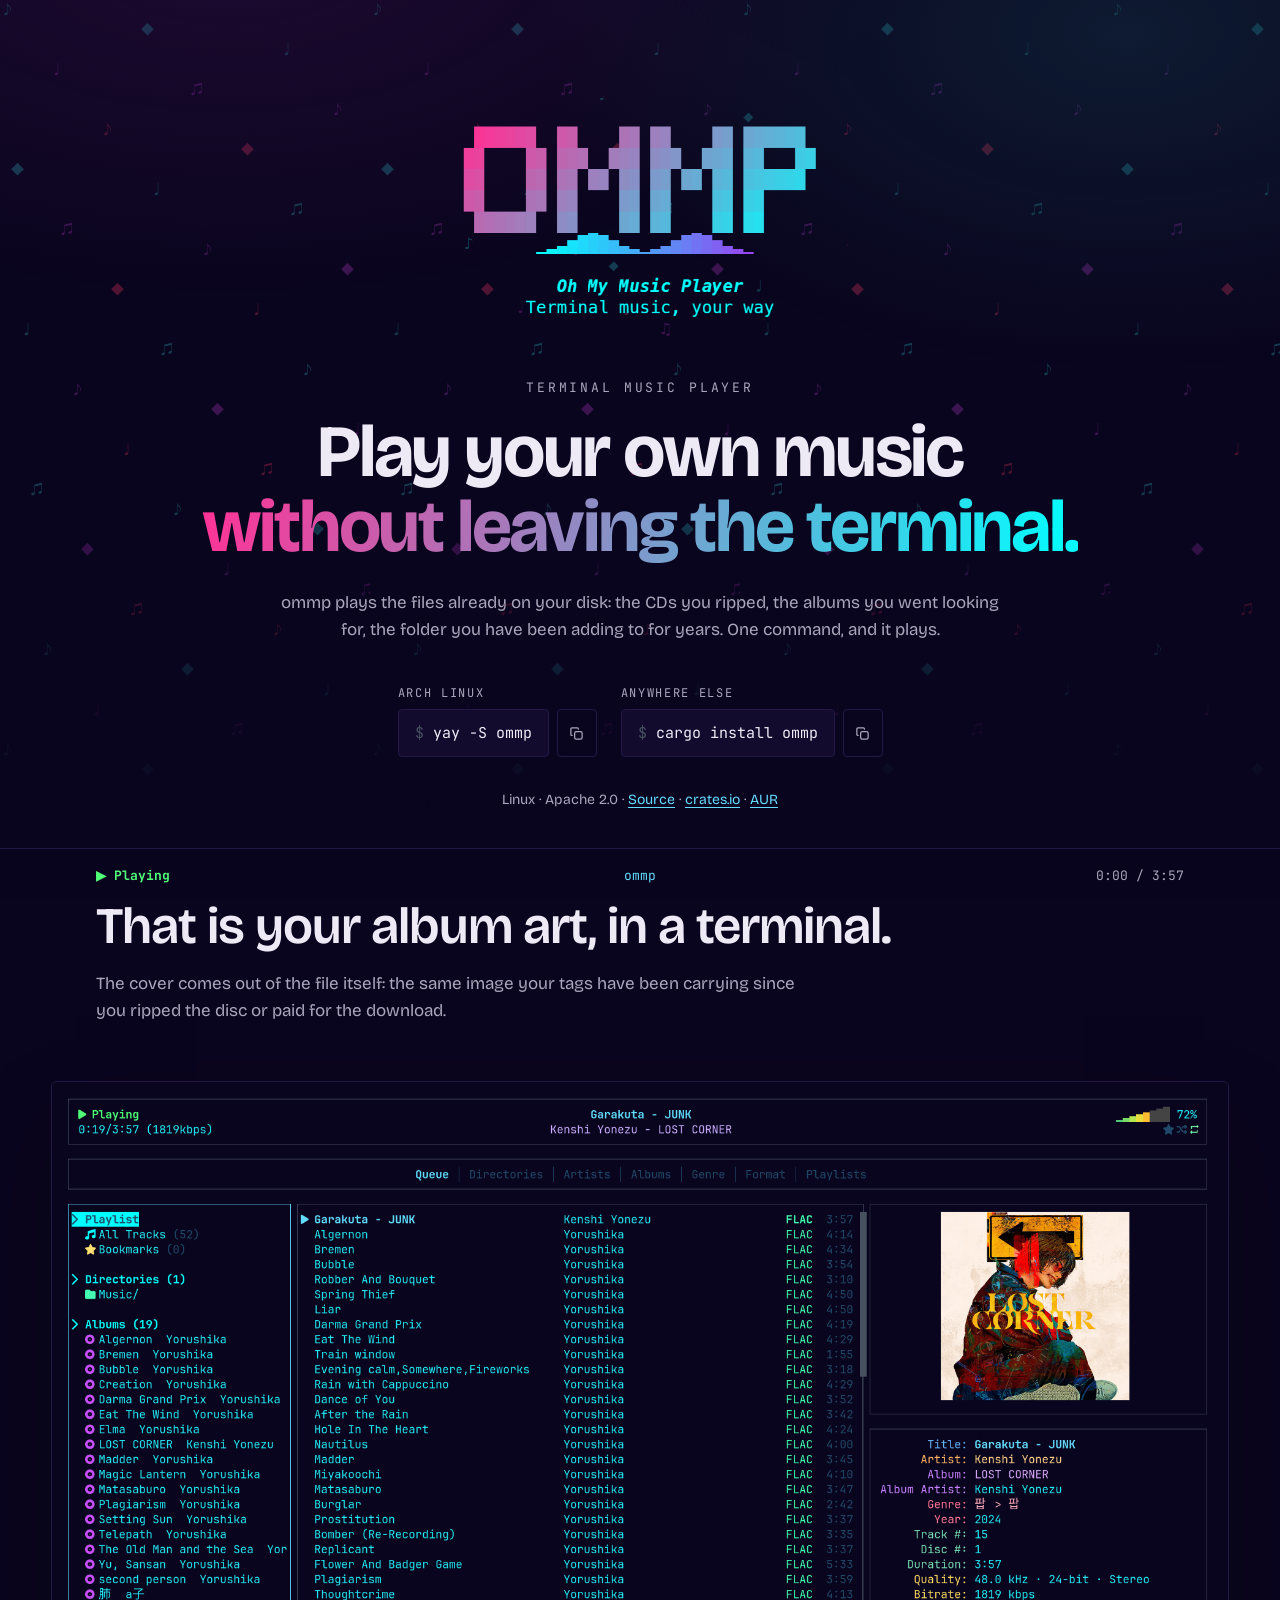
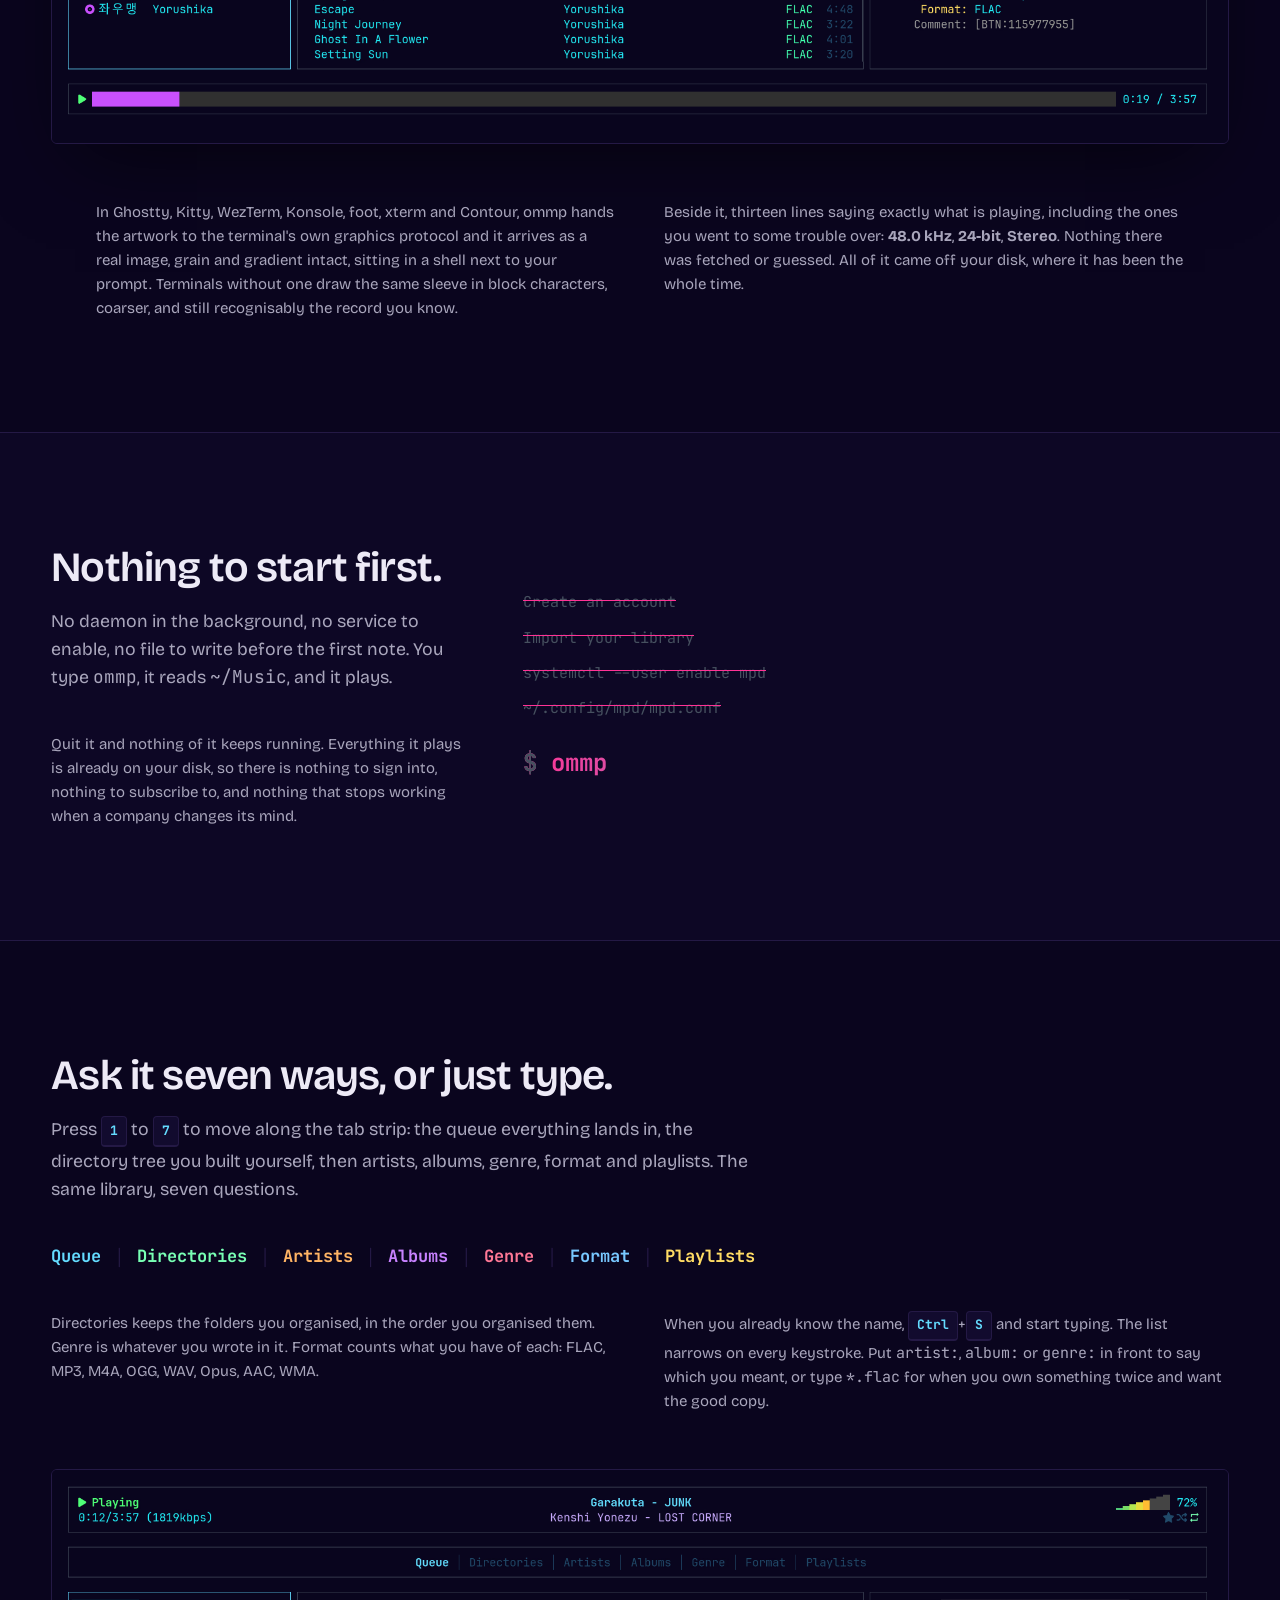
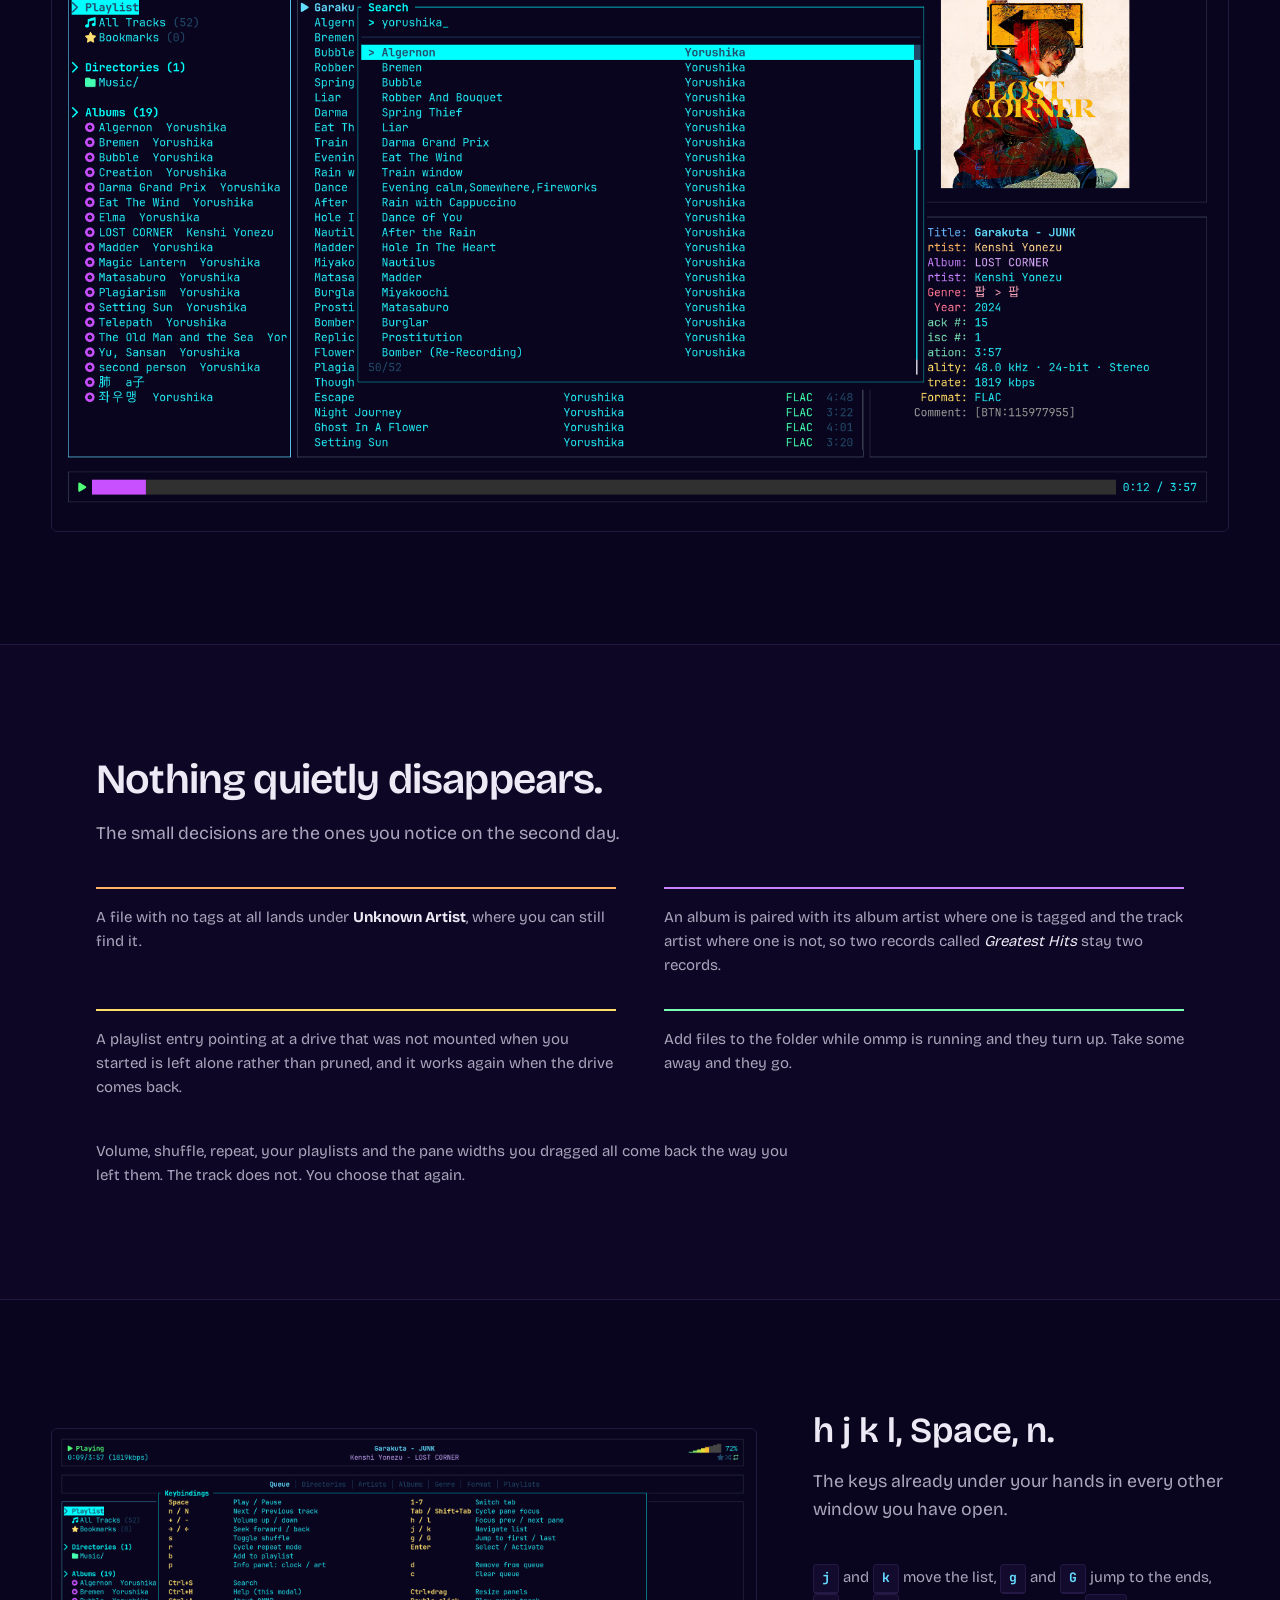
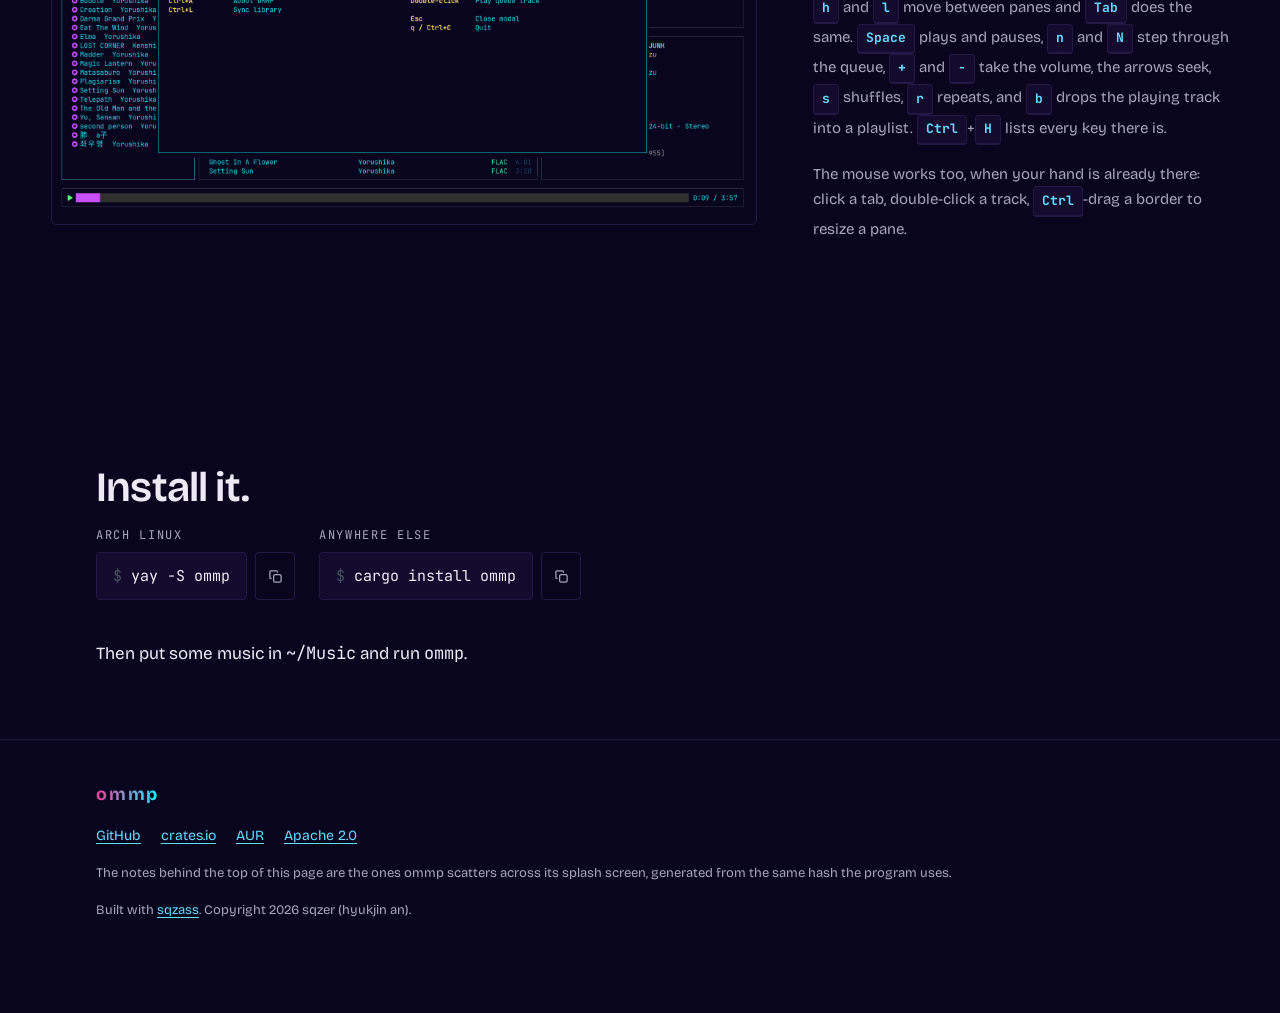
==== commit 72d8708f: "Deploy the landing page" ====
--- a/index.html
+++ b/index.html
@@ -16,7 +16,7 @@
 <meta name="twitter:card" content="summary_large_image"><link rel="icon" href="/favicon.ico" sizes="any">
 <link rel="preload" as="font" type="font/woff2" href="/fonts/jetbrains-mono-400.woff2" crossorigin>
 <link rel="preload" as="font" type="font/woff2" href="/fonts/bricolage-grotesque-var.woff2" crossorigin>
-<link rel="stylesheet" href="/css/main.bc496e1f.css">
+<link rel="stylesheet" href="/css/main.378a378e.css">
 </head>
 <body>
 
@@ -34,13 +34,25 @@
     <p class="lede">ommp plays the files already on your disk: the CDs you ripped, the albums you went looking for, the folder you have been adding to for years. One command, and it plays.</p>
 
     <div class="installs">
-      <div class="install">
+<div class="install">
         <span class="install-label">Arch Linux</span>
-        <code class="cmd" data-copy>yay -S ommp</code>
-      </div>
-      <div class="install">
+        <div class="cmdline">
+          <code class="cmd">yay -S ommp</code>
+          <button class="cmd-copy" type="button" aria-label="Copy yay -S ommp">
+            <svg viewBox="0 0 24 24" fill="none" stroke="currentColor" stroke-width="2" stroke-linecap="round" stroke-linejoin="round" aria-hidden="true"><rect x="9" y="9" width="12" height="12" rx="2.5"/><path d="M5 15H4.5A1.5 1.5 0 0 1 3 13.5v-9A1.5 1.5 0 0 1 4.5 3h9A1.5 1.5 0 0 1 15 4.5V5"/></svg>
+            <svg viewBox="0 0 24 24" fill="none" stroke="currentColor" stroke-width="2.4" stroke-linecap="round" stroke-linejoin="round" aria-hidden="true"><path d="m5 12.5 5 5 9-11"/></svg>
+          </button>
+        </div>
+      </div>
+<div class="install">
         <span class="install-label">Anywhere else</span>
-        <code class="cmd" data-copy>cargo install ommp</code>
+        <div class="cmdline">
+          <code class="cmd">cargo install ommp</code>
+          <button class="cmd-copy" type="button" aria-label="Copy cargo install ommp">
+            <svg viewBox="0 0 24 24" fill="none" stroke="currentColor" stroke-width="2" stroke-linecap="round" stroke-linejoin="round" aria-hidden="true"><rect x="9" y="9" width="12" height="12" rx="2.5"/><path d="M5 15H4.5A1.5 1.5 0 0 1 3 13.5v-9A1.5 1.5 0 0 1 4.5 3h9A1.5 1.5 0 0 1 15 4.5V5"/></svg>
+            <svg viewBox="0 0 24 24" fill="none" stroke="currentColor" stroke-width="2.4" stroke-linecap="round" stroke-linejoin="round" aria-hidden="true"><path d="m5 12.5 5 5 9-11"/></svg>
+          </button>
+        </div>
       </div>
     </div>
 
@@ -154,21 +166,30 @@
   <div class="wrap">
     <h2 class="sec-title">Install it.</h2>
 
-    <div class="install-grid">
-      <div class="install-card">
+    <div class="installs installs-left">
+<div class="install">
         <span class="install-label">Arch Linux</span>
-        <code class="cmd" data-copy>yay -S ommp</code>
-      </div>
-      <div class="install-card">
+        <div class="cmdline">
+          <code class="cmd">yay -S ommp</code>
+          <button class="cmd-copy" type="button" aria-label="Copy yay -S ommp">
+            <svg viewBox="0 0 24 24" fill="none" stroke="currentColor" stroke-width="2" stroke-linecap="round" stroke-linejoin="round" aria-hidden="true"><rect x="9" y="9" width="12" height="12" rx="2.5"/><path d="M5 15H4.5A1.5 1.5 0 0 1 3 13.5v-9A1.5 1.5 0 0 1 4.5 3h9A1.5 1.5 0 0 1 15 4.5V5"/></svg>
+            <svg viewBox="0 0 24 24" fill="none" stroke="currentColor" stroke-width="2.4" stroke-linecap="round" stroke-linejoin="round" aria-hidden="true"><path d="m5 12.5 5 5 9-11"/></svg>
+          </button>
+        </div>
+      </div>
+<div class="install">
         <span class="install-label">Anywhere else</span>
-        <code class="cmd" data-copy>cargo install ommp</code>
+        <div class="cmdline">
+          <code class="cmd">cargo install ommp</code>
+          <button class="cmd-copy" type="button" aria-label="Copy cargo install ommp">
+            <svg viewBox="0 0 24 24" fill="none" stroke="currentColor" stroke-width="2" stroke-linecap="round" stroke-linejoin="round" aria-hidden="true"><rect x="9" y="9" width="12" height="12" rx="2.5"/><path d="M5 15H4.5A1.5 1.5 0 0 1 3 13.5v-9A1.5 1.5 0 0 1 4.5 3h9A1.5 1.5 0 0 1 15 4.5V5"/></svg>
+            <svg viewBox="0 0 24 24" fill="none" stroke="currentColor" stroke-width="2.4" stroke-linecap="round" stroke-linejoin="round" aria-hidden="true"><path d="m5 12.5 5 5 9-11"/></svg>
+          </button>
+        </div>
       </div>
     </div>
 
     <p class="install-close">Then put some music in <code>~/Music</code> and run <code>ommp</code>.</p>
-    <p class="fine">About 7 MB installed, linked against alsa-lib, glibc and gcc-libs and nothing else, and a 5,000-track library opens in about 18 ms once its tags are cached.</p>
-    <p class="fine">Two things to set while you are here. ommp draws its interface with <a href="https://www.nerdfonts.com/">Nerd Font</a> glyphs, so point your terminal at a Nerd Font or the icons arrive as empty boxes. And album art comes through as a real image in terminals that speak Kitty graphics, Sixel or the iTerm2 protocol; ommp works out which at startup and there is nothing for you to configure. Everywhere else the cover is drawn in blocks.</p>
-    <p class="fine">Linux only, said plainly: it is untested anywhere else and does not compile on Windows. It plays what is on your disk, so there is no streaming, no catalogue and no account, and it does not resume the track you were playing last time.</p>
   </div>
 </section>
 
@@ -196,6 +217,6 @@
   </div>
 </div>
 
-<script src="/js/status.6222b20d.js" defer></script>
+<script src="/js/status.91a500d5.js" defer></script>
 </body>
 </html>
--- a/css/main.378a378e.css
+++ b/css/main.378a378e.css
@@ -0,0 +1,372 @@
+/* ommp landing page.
+ *
+ * Every colour here is lifted from the application's own source rather than
+ * invented, so the page and the thing it is advertising cannot drift apart.
+ * The comments name where each one lives. */
+
+/* Relative URLs, not root-absolute: this file is served from a repository
+   subpath and the stylesheet's own name is content-hashed, but ../fonts/
+   resolves correctly either way. */
+@font-face {
+  font-family: "JetBrains Mono";
+  src: url("../fonts/jetbrains-mono-400.woff2") format("woff2");
+  font-weight: 400; font-style: normal; font-display: swap;
+}
+@font-face {
+  font-family: "JetBrains Mono";
+  src: url("../fonts/jetbrains-mono-700.woff2") format("woff2");
+  font-weight: 700; font-style: normal; font-display: swap;
+}
+@font-face {
+  font-family: "Bricolage Grotesque";
+  src: url("../fonts/bricolage-grotesque-var.woff2") format("woff2");
+  font-weight: 400 800; font-style: normal; font-display: swap;
+}
+
+:root {
+  /* about_modal.rs */
+  --bg:      #0A051E;   /* BG_DARK */
+  --pink:    #FF3296;   /* NEON_PINK, the logo gradient's start */
+  --cyan:    #00FFFF;   /* NEON_CYAN, its end */
+  /* theme.rs */
+  --sky:     #64DCFF;   /* border_focused, and the current track */
+  --dim:     #46505F;   /* border_unfocused */
+  --violet:  #C850FF;   /* progress_filled */
+  /* status_bar.rs */
+  --playing: #50FF78;
+
+  --ink:     #EDEAF6;
+  --ink-2:   #A9A6BC;
+  --panel:   #120B2E;
+  --line:    #241945;
+
+  --mono: "JetBrains Mono", ui-monospace, SFMono-Regular, Menlo, Consolas, monospace;
+  --disp: "Bricolage Grotesque", ui-sans-serif, system-ui, sans-serif;
+
+  /* Two measures, not one. Prose wants a short line; a section built around a
+     screenshot wants room, and holding it to the prose width leaves the copy
+     pinned against one edge with dead margin beyond it. */
+  --wrap:      68rem;
+  --wrap-wide: 78rem;
+  --sb-h: 3.25rem;
+}
+
+*, *::before, *::after { box-sizing: border-box; }
+
+html { -webkit-text-size-adjust: 100%; scroll-behavior: smooth; }
+@media (prefers-reduced-motion: reduce) {
+  html { scroll-behavior: auto; }
+  *, *::before, *::after { animation-duration: .01ms !important; transition-duration: .01ms !important; }
+}
+
+body {
+  margin: 0;
+  padding-bottom: var(--sb-h);
+  background: var(--bg);
+  color: var(--ink);
+  font-family: var(--disp);
+  font-size: clamp(1rem, .95rem + .2vw, 1.125rem);
+  line-height: 1.6;
+  -webkit-font-smoothing: antialiased;
+}
+
+/* The terminal face is reserved for things that are literally the app:
+   commands you type, keys you press, tab names, the status bar. */
+code, kbd, .cmd, .kicker, .install-label, .tabstrip, .setup,
+.sec-title-mono, .sb-row { font-family: var(--mono); }
+
+a { color: var(--sky); text-underline-offset: .2em; text-decoration-thickness: 1px; }
+a:hover { color: var(--cyan); }
+:focus-visible { outline: 2px solid var(--cyan); outline-offset: 3px; border-radius: 2px; }
+
+.skip {
+  position: absolute; left: -9999px;
+  background: var(--cyan); color: var(--bg); padding: .6rem 1rem; font-weight: 700;
+}
+.skip:focus { left: 1rem; top: 1rem; z-index: 100; }
+
+/* Three limits, and the smallest wins. The 92% is what keeps the two measures
+   moving together: without it, a viewport between the two caps (1128–1288px)
+   pins the wide sections 20px off the edge while the prose sections stay 96px
+   in, and the 76px stagger reads as a mistake. The fixed 2.5rem only takes over
+   below ~500px, where a proportional gutter would be too tight to touch. */
+.wrap      { width: min(100% - 2.5rem, 92%, var(--wrap));      margin-inline: auto; }
+.wrap-wide { width: min(100% - 2.5rem, 92%, var(--wrap-wide)); margin-inline: auto; }
+
+/* ── Hero ─────────────────────────────────────────────────────────── */
+
+.hero {
+  position: relative;
+  padding-block: clamp(3rem, 8vw, 6rem) 0;
+  background-color: var(--bg);
+}
+
+/* The splash screen, as the page opens on. ommp scatters music notes across a
+   dark field while it loads (about_modal.rs, render_splash_screen); the tile is
+   that same scatter, generated from the same hash by tools/note-field.py. */
+.hero::before {
+  content: "";
+  position: absolute; inset: 0; z-index: 0;
+  pointer-events: none;
+  background:
+    radial-gradient(60rem 32rem at 18% -8%, #3C145066, transparent 70%),
+    radial-gradient(52rem 30rem at 88% 4%,  #143C5066, transparent 70%),
+    url("../img/note-field.png") repeat;
+  background-size: auto, auto, 370px 740px;
+  -webkit-mask-image: linear-gradient(#000 60%, #0000 100%);
+          mask-image: linear-gradient(#000 60%, #0000 100%);
+}
+.hero-in { position: relative; z-index: 1; }
+
+.hero-in { text-align: center; }
+
+.hero-logo {
+  width: min(100%, 26rem); height: auto; display: block; margin: 0 auto 2.5rem;
+  animation: rise .6s ease-out both;
+}
+@keyframes rise { from { opacity: 0; transform: translateY(.5rem); } to { opacity: 1; transform: none; } }
+
+.kicker {
+  margin: 0 0 1rem;
+  font-size: .8125rem; letter-spacing: .22em; text-transform: uppercase;
+  color: var(--ink-2);
+}
+
+.display {
+  font-family: var(--disp);
+  font-weight: 700;
+  font-size: clamp(2.4rem, 1.4rem + 4.4vw, 4.6rem);
+  line-height: 1.02;
+  letter-spacing: -.03em;
+  margin: 0 0 1.5rem;
+}
+.display em {
+  font-style: normal;
+  background: linear-gradient(100deg, var(--pink), var(--cyan));
+  -webkit-background-clip: text; background-clip: text; color: transparent;
+}
+
+.lede {
+  max-width: 46rem; margin: 0 auto 2.5rem;
+  color: var(--ink-2); font-size: 1.0625rem;
+}
+
+.installs { display: flex; flex-wrap: wrap; gap: 1rem 1.5rem; justify-content: center; }
+.installs-left { justify-content: flex-start; margin-bottom: 2.5rem; }
+.install { text-align: left; }
+.install-label {
+  display: block; font-size: .75rem; letter-spacing: .14em; text-transform: uppercase;
+  color: var(--ink-2); margin-bottom: .4rem;
+}
+
+/* The box is sized by the command, and the button sits outside it, so nothing
+   moves when you copy — only the icon changes. */
+.cmdline { display: flex; align-items: stretch; gap: .5rem; }
+.cmd {
+  font-family: var(--mono); font-size: .9375rem;
+  background: var(--panel); border: 1px solid var(--line);
+  padding: .7rem 1rem; border-radius: 4px;
+  color: var(--ink); white-space: nowrap; overflow-x: auto;
+}
+/* The prompt lives in a pseudo-element, which never reaches the clipboard. */
+.cmd::before { content: "$ "; color: var(--dim); }
+
+.cmd-copy {
+  flex: none; display: grid; place-items: center;
+  width: 2.5rem; padding: 0;
+  background: none; border: 1px solid var(--line); border-radius: 4px;
+  color: var(--ink-2); cursor: pointer;
+  transition: color .15s, border-color .15s, background .15s;
+}
+.cmd-copy:hover { color: var(--ink); border-color: var(--sky); background: #ffffff0a; }
+.cmd-copy svg { width: 15px; height: 15px; }
+.cmd-copy svg:last-child { display: none; }
+.cmd-copy.is-copied { color: var(--playing); border-color: var(--playing); }
+.cmd-copy.is-copied svg:first-child { display: none; }
+.cmd-copy.is-copied svg:last-child { display: block; }
+
+.hero-meta { margin-top: 2rem; color: var(--ink-2); font-size: .875rem; }
+
+/* ── Screenshots ──────────────────────────────────────────────────── */
+
+.shot { margin: 0; }
+.shot img {
+  display: block; width: 100%; height: auto;
+  border: 1px solid var(--line); border-radius: 6px;
+}
+.shot-hero {
+  /* The one element allowed past the wide measure: it is the product, and it is
+     the first thing you scroll into. */
+  width: min(100% - 2.5rem, 92%, 84rem);
+  margin: clamp(2.5rem, 5vw, 3.5rem) auto clamp(2.5rem, 5vw, 3.5rem);
+}
+.shot-hero img { box-shadow: 0 2rem 5rem -1.5rem #00000099; }
+.shot-wide { margin-top: clamp(2.5rem, 5vw, 3.5rem); }
+
+/* ── Bands ────────────────────────────────────────────────────────── */
+
+.band { padding-block: clamp(4rem, 9vw, 7rem); }
+.band-alt { background: #0D0725; border-block: 1px solid var(--line); }
+.band-close { padding-bottom: clamp(3rem, 6vw, 4.5rem); }
+
+.sec-title {
+  font-family: var(--disp); font-weight: 600;
+  font-size: clamp(1.7rem, 1.2rem + 1.9vw, 2.6rem);
+  line-height: 1.1; letter-spacing: -.02em; margin: 0 0 1rem;
+}
+.sec-lede { max-width: 44rem; color: var(--ink-2); margin: 0 0 2.5rem; }
+.sec-body { max-width: 44rem; color: var(--ink-2); margin: 0 0 1.1rem; font-size: .9375rem; }
+.sec-body:last-child { margin-bottom: 0; }
+
+/* The section that opens the page carries the weight the hero used to. */
+.band-art { padding-top: clamp(2.5rem, 6vw, 4.5rem); }
+.sec-title-lg { font-size: clamp(2rem, 1.3rem + 2.6vw, 3.2rem); }
+.sec-lede-lg  { font-size: 1.0625rem; margin-bottom: 0; }
+/* A mono heading, because the heading is keys. */
+.sec-title-mono { font-size: clamp(1.5rem, 1.1rem + 1.5vw, 2.2rem); letter-spacing: 0; }
+
+/* Two columns of prose under a full-width image, so a long explanation does not
+   become one very long line. */
+.two-up {
+  display: grid; gap: clamp(1.5rem, 4vw, 3rem);
+  color: var(--ink-2); font-size: .9375rem;
+}
+.two-up p { margin: 0; }
+@media (min-width: 52rem) { .two-up { grid-template-columns: 1fr 1fr; } }
+
+/* ── Split sections ───────────────────────────────────────────────── */
+
+/* Copy in a fixed column, screenshot in the rest. The hero shot is the one that
+   earns full width; from here down the screenshots illustrate a point the copy
+   is already making, and blowing them up to fill the page only pushes the
+   reader further from it. */
+.split { display: grid; gap: clamp(2rem, 5vw, 3.5rem); align-items: center; }
+@media (min-width: 56rem) {
+  .split { grid-template-columns: minmax(0, 26rem) 1fr; }
+  /* Reordering alone leaves the figure in the narrow track and shrinks it to
+     half the size of the one above. Mirror the tracks so both screenshots come
+     out the same size, and only the side they sit on changes. */
+  .split-reverse { grid-template-columns: 1fr minmax(0, 26rem); }
+  .split-reverse .split-text { order: 2; }
+}
+
+/* ── The setup you skip ───────────────────────────────────────────── */
+
+/* Four things you do not do, struck out, and the one line you do type. The
+   argument is made by the ratio, so nothing here is decorated further. */
+.setup { font-size: .9375rem; }
+.setup-skipped { list-style: none; margin: 0 0 1.5rem; padding: 0; display: grid; gap: .7rem; }
+.setup-skipped li {
+  position: relative; width: max-content; max-width: 100%;
+  color: var(--dim);
+}
+.setup-skipped li::after {
+  content: ""; position: absolute; inset-inline: 0; top: .62em;
+  height: 1px; background: var(--pink);
+  transform-origin: left;
+}
+
+/* Once the script is running the lines arrive unstruck and are crossed out one
+   at a time as the section comes into view. Without it they are simply already
+   crossed out, which is the state that makes the point. */
+.setup-armed .setup-skipped li { color: var(--ink-2); transition: color .4s ease; }
+.setup-armed .setup-skipped li::after { transform: scaleX(0); transition: transform .45s ease; }
+.setup-armed .setup-skipped li.is-struck { color: var(--dim); }
+.setup-armed .setup-skipped li.is-struck::after { transform: scaleX(1); }
+@media (prefers-reduced-motion: reduce) {
+  .setup-armed .setup-skipped li::after { transition: none; }
+}
+.setup-real {
+  margin: 0; font-weight: 700; font-size: 1.5rem;
+  background: linear-gradient(100deg, var(--pink), var(--cyan));
+  -webkit-background-clip: text; background-clip: text; color: transparent;
+}
+.setup-real::before { content: "$ "; -webkit-text-fill-color: var(--dim); }
+
+/* ── The tab strip, set as type ────────────────────────────────────── */
+
+/* ommp's own tab bar. Same names, same order, same seven accents it draws them
+   in — the separators included, because that is how the app renders them. */
+.tabstrip {
+  list-style: none; margin: 0 0 2.5rem; padding: 0;
+  display: flex; flex-wrap: wrap; align-items: baseline;
+  font-size: clamp(.875rem, .75rem + .4vw, 1.0625rem); font-weight: 700;
+}
+.tabstrip li { color: var(--accent); }
+.tabstrip li + li::before {
+  content: "│"; color: var(--line); font-weight: 400;
+  margin-inline: .75em; -webkit-text-fill-color: var(--line);
+}
+
+/* ── The small decisions ──────────────────────────────────────────── */
+
+.details {
+  list-style: none; margin: 0 0 2.5rem; padding: 0;
+  display: grid; gap: 1.75rem;
+}
+@media (min-width: 46rem) { .details { grid-template-columns: 1fr 1fr; gap: 2rem 3rem; } }
+.details li {
+  border-top: 2px solid var(--accent); padding-top: 1rem;
+  color: var(--ink-2); font-size: .9375rem;
+}
+.details li b { color: var(--ink); font-weight: 700; }
+.details li i { font-style: italic; color: var(--ink); }
+.details-close { max-width: 44rem; margin: 0; color: var(--ink-2); font-size: .9375rem; }
+
+kbd {
+  font-family: var(--mono); font-size: .8125rem; font-weight: 700;
+  background: var(--panel); border: 1px solid var(--line); border-bottom-width: 2px;
+  border-radius: 4px; padding: .2rem .5rem; color: var(--sky);
+  display: inline-block; text-align: center;
+}
+
+/* ── Install ──────────────────────────────────────────────────────── */
+
+.install-close { margin: 0; font-size: 1.0625rem; }
+
+/* ── Footer ───────────────────────────────────────────────────────── */
+
+.foot { border-top: 1px solid var(--line); padding-block: 2.5rem; }
+.foot-in { display: grid; gap: 1rem; }
+.foot-name {
+  margin: 0; font-weight: 700; letter-spacing: .1em;
+  background: linear-gradient(100deg, var(--pink), var(--cyan));
+  -webkit-background-clip: text; background-clip: text; color: transparent;
+  width: max-content;
+}
+.foot-links { display: flex; flex-wrap: wrap; gap: 1.25rem; font-size: .875rem; }
+.foot-fine { margin: 0; color: var(--ink-2); font-size: .8125rem; }
+
+/* ── The signature: ommp's status bar, tracking the page ──────────── */
+
+.statusbar {
+  position: fixed; inset: auto 0 0 0; z-index: 50;
+  height: var(--sb-h);
+  background: #0A051EF2;
+  backdrop-filter: blur(8px);
+  border-top: 1px solid var(--line);
+  font-size: .8125rem;
+}
+.sb-fill {
+  height: 2px; width: 0%;
+  background: var(--violet);
+  transition: width .1s linear;
+}
+.sb-row {
+  height: calc(var(--sb-h) - 2px);
+  display: grid; grid-template-columns: 1fr auto 1fr; align-items: center;
+  gap: 1rem;
+  width: min(100% - 2.5rem, var(--wrap)); margin-inline: auto;
+}
+.sb-state { color: var(--playing); font-weight: 700; white-space: nowrap; }
+.sb-track {
+  color: var(--sky); text-align: center;
+  overflow: hidden; text-overflow: ellipsis; white-space: nowrap;
+}
+.sb-time { color: var(--ink-2); text-align: right; white-space: nowrap; }
+
+@media (max-width: 34rem) {
+  .sb-row { grid-template-columns: auto 1fr; }
+  .sb-state { display: none; }
+  .sb-time { font-size: .75rem; }
+}
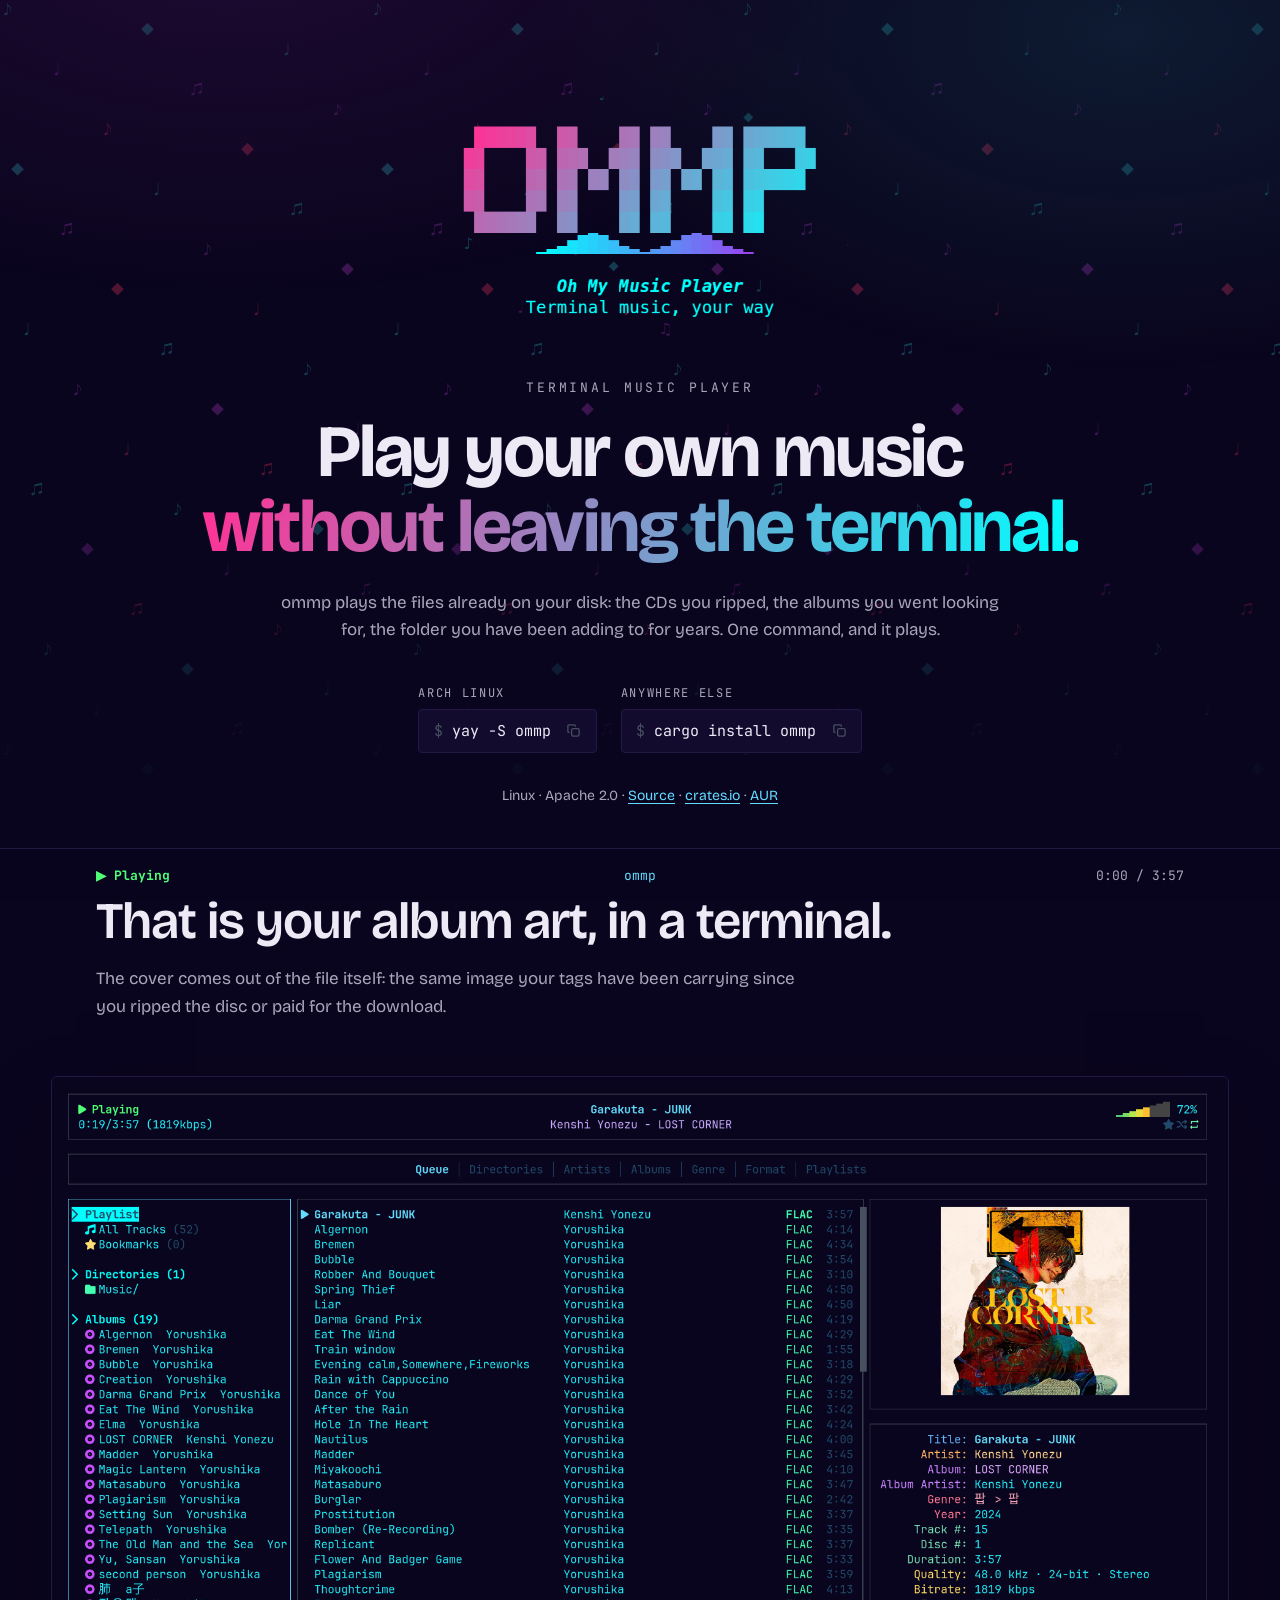
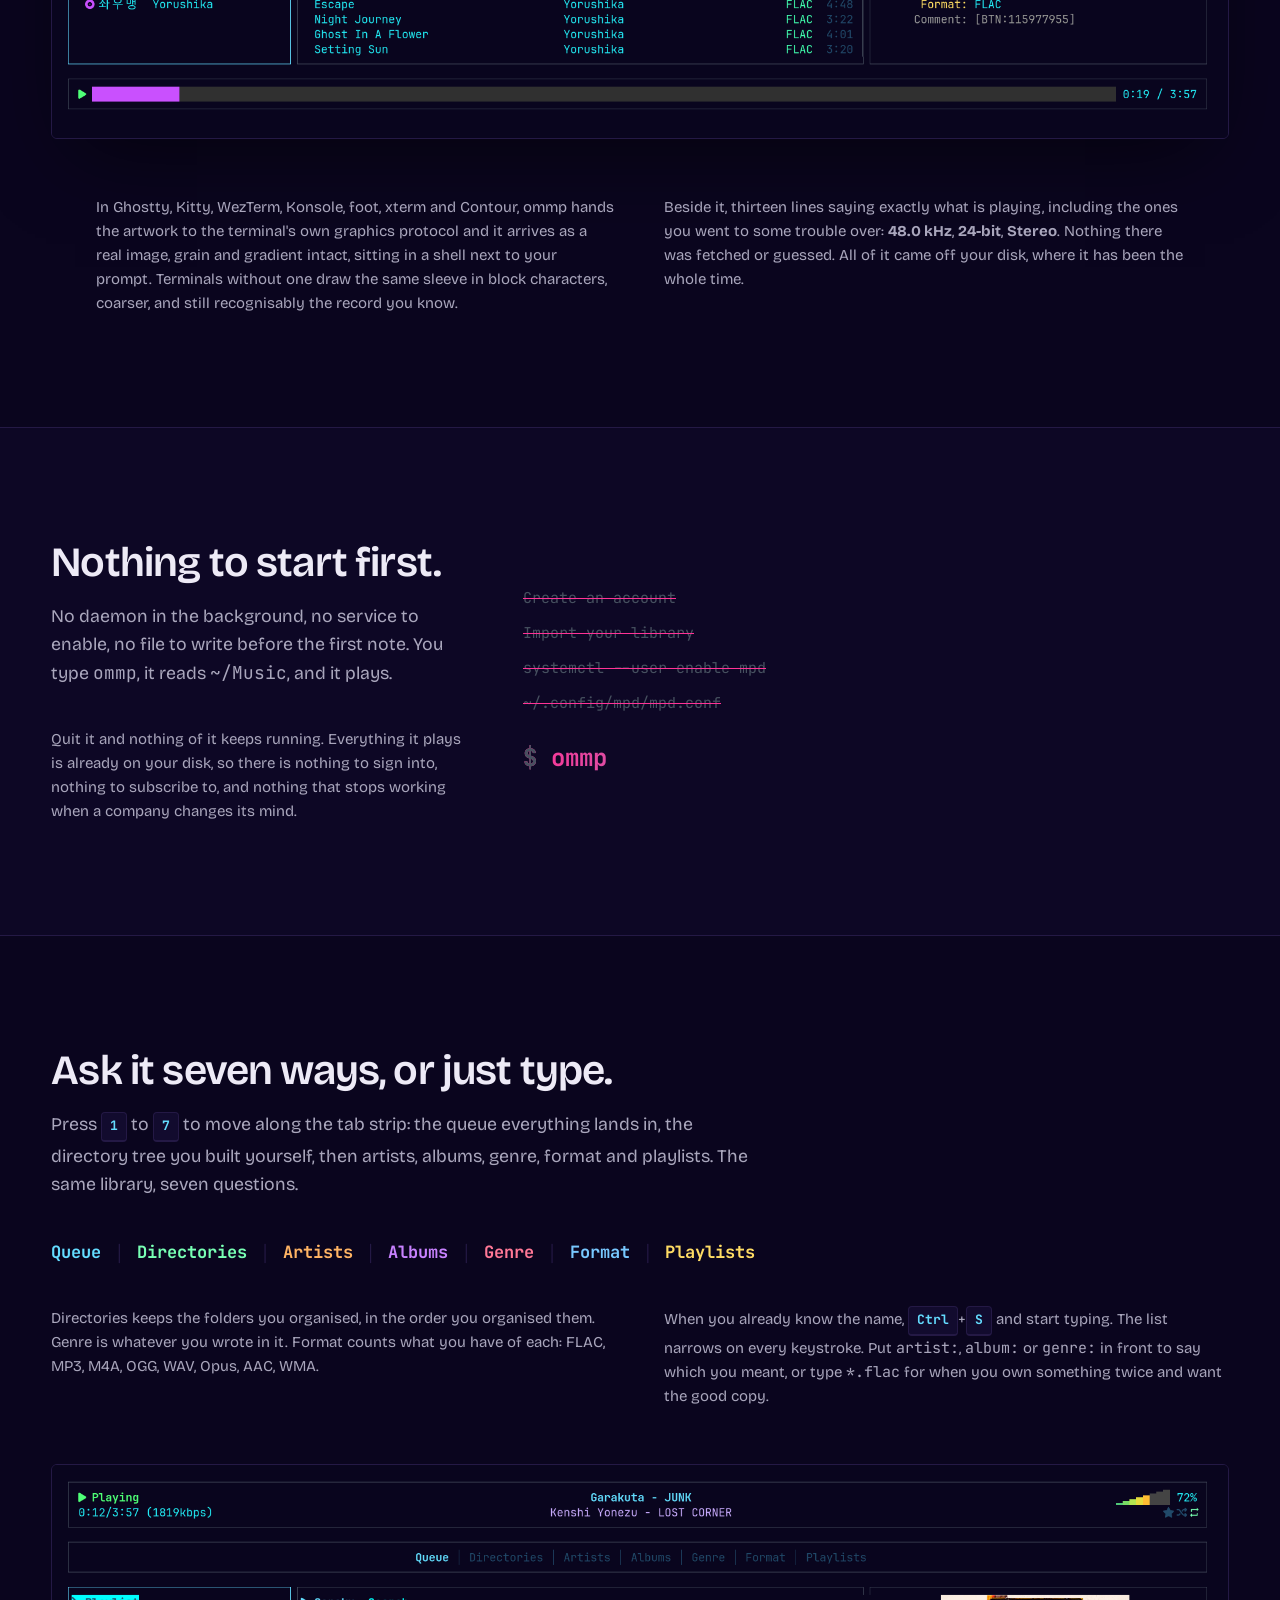
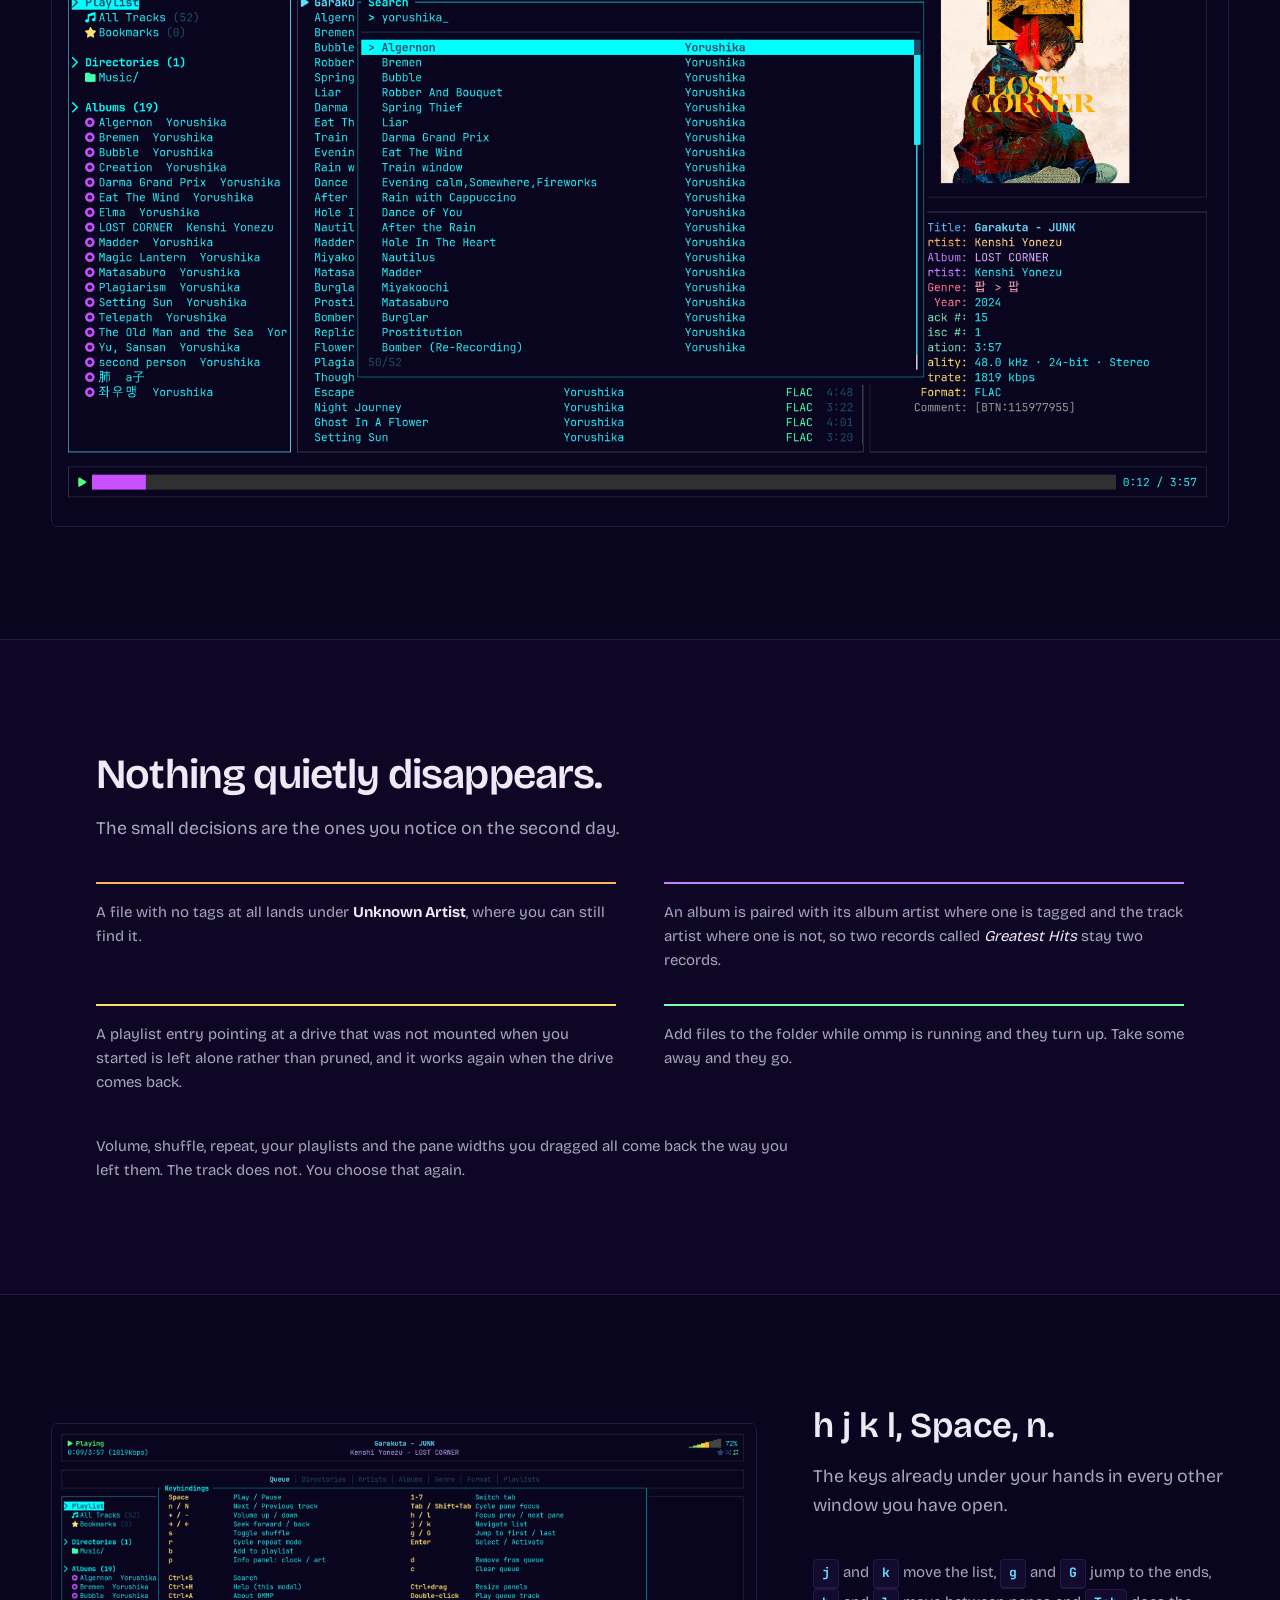
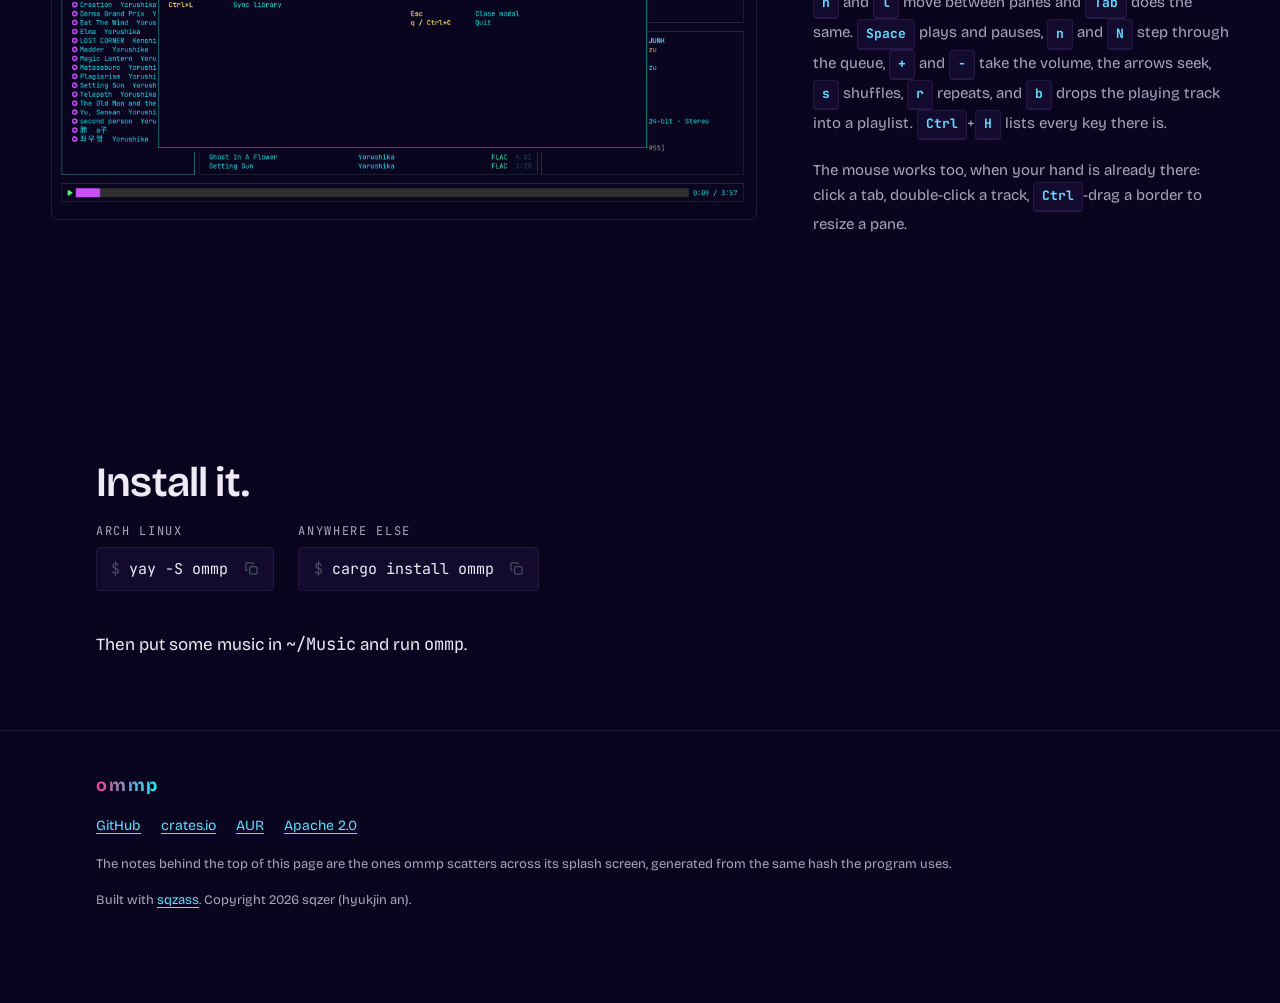
==== commit 03954a11: "Deploy the landing page" ====
--- a/index.html
+++ b/index.html
@@ -16,7 +16,7 @@
 <meta name="twitter:card" content="summary_large_image"><link rel="icon" href="/favicon.ico" sizes="any">
 <link rel="preload" as="font" type="font/woff2" href="/fonts/jetbrains-mono-400.woff2" crossorigin>
 <link rel="preload" as="font" type="font/woff2" href="/fonts/bricolage-grotesque-var.woff2" crossorigin>
-<link rel="stylesheet" href="/css/main.378a378e.css">
+<link rel="stylesheet" href="/css/main.a0de33b3.css">
 </head>
 <body>
 
@@ -38,7 +38,7 @@
         <span class="install-label">Arch Linux</span>
         <div class="cmdline">
           <code class="cmd">yay -S ommp</code>
-          <button class="cmd-copy" type="button" aria-label="Copy yay -S ommp">
+          <button class="cmd-copy" type="button" aria-label="Copy yay -S ommp" title="Copy">
             <svg viewBox="0 0 24 24" fill="none" stroke="currentColor" stroke-width="2" stroke-linecap="round" stroke-linejoin="round" aria-hidden="true"><rect x="9" y="9" width="12" height="12" rx="2.5"/><path d="M5 15H4.5A1.5 1.5 0 0 1 3 13.5v-9A1.5 1.5 0 0 1 4.5 3h9A1.5 1.5 0 0 1 15 4.5V5"/></svg>
             <svg viewBox="0 0 24 24" fill="none" stroke="currentColor" stroke-width="2.4" stroke-linecap="round" stroke-linejoin="round" aria-hidden="true"><path d="m5 12.5 5 5 9-11"/></svg>
           </button>
@@ -48,7 +48,7 @@
         <span class="install-label">Anywhere else</span>
         <div class="cmdline">
           <code class="cmd">cargo install ommp</code>
-          <button class="cmd-copy" type="button" aria-label="Copy cargo install ommp">
+          <button class="cmd-copy" type="button" aria-label="Copy cargo install ommp" title="Copy">
             <svg viewBox="0 0 24 24" fill="none" stroke="currentColor" stroke-width="2" stroke-linecap="round" stroke-linejoin="round" aria-hidden="true"><rect x="9" y="9" width="12" height="12" rx="2.5"/><path d="M5 15H4.5A1.5 1.5 0 0 1 3 13.5v-9A1.5 1.5 0 0 1 4.5 3h9A1.5 1.5 0 0 1 15 4.5V5"/></svg>
             <svg viewBox="0 0 24 24" fill="none" stroke="currentColor" stroke-width="2.4" stroke-linecap="round" stroke-linejoin="round" aria-hidden="true"><path d="m5 12.5 5 5 9-11"/></svg>
           </button>
@@ -92,10 +92,10 @@
       <p class="sec-body">Quit it and nothing of it keeps running. Everything it plays is already on your disk, so there is nothing to sign into, nothing to subscribe to, and nothing that stops working when a company changes its mind.</p>
     </div><div class="setup" aria-hidden="true">
       <ul class="setup-skipped">
-        <li>Create an account</li>
-        <li>Import your library</li>
-        <li>systemctl --user enable mpd</li>
-        <li>~/.config/mpd/mpd.conf</li>
+        <li><span>Create an account</span></li>
+        <li><span>Import your library</span></li>
+        <li><span>systemctl --user enable mpd</span></li>
+        <li><span>~/.config/mpd/mpd.conf</span></li>
       </ul>
       <p class="setup-real">ommp</p>
     </div>
@@ -171,7 +171,7 @@
         <span class="install-label">Arch Linux</span>
         <div class="cmdline">
           <code class="cmd">yay -S ommp</code>
-          <button class="cmd-copy" type="button" aria-label="Copy yay -S ommp">
+          <button class="cmd-copy" type="button" aria-label="Copy yay -S ommp" title="Copy">
             <svg viewBox="0 0 24 24" fill="none" stroke="currentColor" stroke-width="2" stroke-linecap="round" stroke-linejoin="round" aria-hidden="true"><rect x="9" y="9" width="12" height="12" rx="2.5"/><path d="M5 15H4.5A1.5 1.5 0 0 1 3 13.5v-9A1.5 1.5 0 0 1 4.5 3h9A1.5 1.5 0 0 1 15 4.5V5"/></svg>
             <svg viewBox="0 0 24 24" fill="none" stroke="currentColor" stroke-width="2.4" stroke-linecap="round" stroke-linejoin="round" aria-hidden="true"><path d="m5 12.5 5 5 9-11"/></svg>
           </button>
@@ -181,7 +181,7 @@
         <span class="install-label">Anywhere else</span>
         <div class="cmdline">
           <code class="cmd">cargo install ommp</code>
-          <button class="cmd-copy" type="button" aria-label="Copy cargo install ommp">
+          <button class="cmd-copy" type="button" aria-label="Copy cargo install ommp" title="Copy">
             <svg viewBox="0 0 24 24" fill="none" stroke="currentColor" stroke-width="2" stroke-linecap="round" stroke-linejoin="round" aria-hidden="true"><rect x="9" y="9" width="12" height="12" rx="2.5"/><path d="M5 15H4.5A1.5 1.5 0 0 1 3 13.5v-9A1.5 1.5 0 0 1 4.5 3h9A1.5 1.5 0 0 1 15 4.5V5"/></svg>
             <svg viewBox="0 0 24 24" fill="none" stroke="currentColor" stroke-width="2.4" stroke-linecap="round" stroke-linejoin="round" aria-hidden="true"><path d="m5 12.5 5 5 9-11"/></svg>
           </button>
--- a/css/main.a0de33b3.css
+++ b/css/main.a0de33b3.css
@@ -0,0 +1,383 @@
+/* ommp landing page.
+ *
+ * Every colour here is lifted from the application's own source rather than
+ * invented, so the page and the thing it is advertising cannot drift apart.
+ * The comments name where each one lives. */
+
+/* Relative URLs, not root-absolute: this file is served from a repository
+   subpath and the stylesheet's own name is content-hashed, but ../fonts/
+   resolves correctly either way. */
+@font-face {
+  font-family: "JetBrains Mono";
+  src: url("../fonts/jetbrains-mono-400.woff2") format("woff2");
+  font-weight: 400; font-style: normal; font-display: swap;
+}
+@font-face {
+  font-family: "JetBrains Mono";
+  src: url("../fonts/jetbrains-mono-700.woff2") format("woff2");
+  font-weight: 700; font-style: normal; font-display: swap;
+}
+@font-face {
+  font-family: "Bricolage Grotesque";
+  src: url("../fonts/bricolage-grotesque-var.woff2") format("woff2");
+  font-weight: 400 800; font-style: normal; font-display: swap;
+}
+
+:root {
+  /* about_modal.rs */
+  --bg:      #0A051E;   /* BG_DARK */
+  --pink:    #FF3296;   /* NEON_PINK, the logo gradient's start */
+  --cyan:    #00FFFF;   /* NEON_CYAN, its end */
+  /* theme.rs */
+  --sky:     #64DCFF;   /* border_focused, and the current track */
+  --dim:     #46505F;   /* border_unfocused */
+  --violet:  #C850FF;   /* progress_filled */
+  /* status_bar.rs */
+  --playing: #50FF78;
+
+  --ink:     #EDEAF6;
+  --ink-2:   #A9A6BC;
+  --panel:   #120B2E;
+  --line:    #241945;
+
+  --mono: "JetBrains Mono", ui-monospace, SFMono-Regular, Menlo, Consolas, monospace;
+  --disp: "Bricolage Grotesque", ui-sans-serif, system-ui, sans-serif;
+
+  /* Two measures, not one. Prose wants a short line; a section built around a
+     screenshot wants room, and holding it to the prose width leaves the copy
+     pinned against one edge with dead margin beyond it. */
+  --wrap:      68rem;
+  --wrap-wide: 78rem;
+  --sb-h: 3.25rem;
+}
+
+*, *::before, *::after { box-sizing: border-box; }
+
+html { -webkit-text-size-adjust: 100%; scroll-behavior: smooth; }
+@media (prefers-reduced-motion: reduce) {
+  html { scroll-behavior: auto; }
+  *, *::before, *::after { animation-duration: .01ms !important; transition-duration: .01ms !important; }
+}
+
+body {
+  margin: 0;
+  padding-bottom: var(--sb-h);
+  background: var(--bg);
+  color: var(--ink);
+  font-family: var(--disp);
+  font-size: clamp(1rem, .95rem + .2vw, 1.125rem);
+  line-height: 1.6;
+  -webkit-font-smoothing: antialiased;
+}
+
+/* The terminal face is reserved for things that are literally the app:
+   commands you type, keys you press, tab names, the status bar. */
+code, kbd, .cmd, .kicker, .install-label, .tabstrip, .setup,
+.sec-title-mono, .sb-row { font-family: var(--mono); }
+
+a { color: var(--sky); text-underline-offset: .2em; text-decoration-thickness: 1px; }
+a:hover { color: var(--cyan); }
+:focus-visible { outline: 2px solid var(--cyan); outline-offset: 3px; border-radius: 2px; }
+
+.skip {
+  position: absolute; left: -9999px;
+  background: var(--cyan); color: var(--bg); padding: .6rem 1rem; font-weight: 700;
+}
+.skip:focus { left: 1rem; top: 1rem; z-index: 100; }
+
+/* Three limits, and the smallest wins. The 92% is what keeps the two measures
+   moving together: without it, a viewport between the two caps (1128–1288px)
+   pins the wide sections 20px off the edge while the prose sections stay 96px
+   in, and the 76px stagger reads as a mistake. The fixed 2.5rem only takes over
+   below ~500px, where a proportional gutter would be too tight to touch. */
+.wrap      { width: min(100% - 2.5rem, 92%, var(--wrap));      margin-inline: auto; }
+.wrap-wide { width: min(100% - 2.5rem, 92%, var(--wrap-wide)); margin-inline: auto; }
+
+/* ── Hero ─────────────────────────────────────────────────────────── */
+
+.hero {
+  position: relative;
+  padding-block: clamp(3rem, 8vw, 6rem) 0;
+  background-color: var(--bg);
+}
+
+/* The splash screen, as the page opens on. ommp scatters music notes across a
+   dark field while it loads (about_modal.rs, render_splash_screen); the tile is
+   that same scatter, generated from the same hash by tools/note-field.py. */
+.hero::before {
+  content: "";
+  position: absolute; inset: 0; z-index: 0;
+  pointer-events: none;
+  background:
+    radial-gradient(60rem 32rem at 18% -8%, #3C145066, transparent 70%),
+    radial-gradient(52rem 30rem at 88% 4%,  #143C5066, transparent 70%),
+    url("../img/note-field.png") repeat;
+  background-size: auto, auto, 370px 740px;
+  -webkit-mask-image: linear-gradient(#000 60%, #0000 100%);
+          mask-image: linear-gradient(#000 60%, #0000 100%);
+}
+.hero-in { position: relative; z-index: 1; }
+
+.hero-in { text-align: center; }
+
+.hero-logo {
+  width: min(100%, 26rem); height: auto; display: block; margin: 0 auto 2.5rem;
+  animation: rise .6s ease-out both;
+}
+@keyframes rise { from { opacity: 0; transform: translateY(.5rem); } to { opacity: 1; transform: none; } }
+
+.kicker {
+  margin: 0 0 1rem;
+  font-size: .8125rem; letter-spacing: .22em; text-transform: uppercase;
+  color: var(--ink-2);
+}
+
+.display {
+  font-family: var(--disp);
+  font-weight: 700;
+  font-size: clamp(2.4rem, 1.4rem + 4.4vw, 4.6rem);
+  line-height: 1.02;
+  letter-spacing: -.03em;
+  margin: 0 0 1.5rem;
+}
+.display em {
+  font-style: normal;
+  background: linear-gradient(100deg, var(--pink), var(--cyan));
+  -webkit-background-clip: text; background-clip: text; color: transparent;
+}
+
+.lede {
+  max-width: 46rem; margin: 0 auto 2.5rem;
+  color: var(--ink-2); font-size: 1.0625rem;
+}
+
+.installs { display: flex; flex-wrap: wrap; gap: 1rem 1.5rem; justify-content: center; }
+.installs-left { justify-content: flex-start; margin-bottom: 2.5rem; }
+.install { text-align: left; }
+.install-label {
+  display: block; font-size: .75rem; letter-spacing: .14em; text-transform: uppercase;
+  color: var(--ink-2); margin-bottom: .4rem;
+}
+
+/* One box, holding the command and the button that copies it. The border and
+   the background belong to the box, not to either thing inside it, and the
+   feedback is the icon changing, so nothing resizes when you copy. */
+.cmdline {
+  display: flex; align-items: center; gap: .5rem;
+  width: max-content; max-width: 100%;
+  background: var(--panel); border: 1px solid var(--line); border-radius: 4px;
+  padding: .35rem .4rem .35rem .9rem;
+  transition: border-color .15s;
+}
+.cmdline:focus-within { border-color: var(--sky); }
+.cmd {
+  /* min-width:auto would refuse to shrink below the command's full width and
+     push the box past a narrow viewport. */
+  flex: 1 1 auto; min-width: 0; overflow-x: auto;
+  font-family: var(--mono); font-size: .9375rem;
+  color: var(--ink); white-space: nowrap;
+  scrollbar-width: thin; scrollbar-color: var(--line) transparent;
+}
+/* The prompt lives in a pseudo-element, which never reaches the clipboard. */
+.cmd::before { content: "$ "; color: var(--dim); }
+
+.cmd-copy {
+  flex: none; display: grid; place-items: center;
+  width: 1.9rem; height: 1.9rem; padding: 0;
+  background: none; border: 0; border-radius: 3px;
+  color: var(--dim); cursor: pointer;
+  transition: color .15s, background .15s;
+}
+.cmd-copy:hover { color: var(--ink); background: #ffffff12; }
+.cmd-copy svg { width: 15px; height: 15px; }
+.cmd-copy svg:last-child { display: none; }
+.cmd-copy.is-copied { color: var(--playing); }
+.cmd-copy.is-copied svg:first-child { display: none; }
+.cmd-copy.is-copied svg:last-child { display: block; }
+
+.hero-meta { margin-top: 2rem; color: var(--ink-2); font-size: .875rem; }
+
+/* ── Screenshots ──────────────────────────────────────────────────── */
+
+.shot { margin: 0; }
+.shot img {
+  display: block; width: 100%; height: auto;
+  border: 1px solid var(--line); border-radius: 6px;
+}
+.shot-hero {
+  /* The one element allowed past the wide measure: it is the product, and it is
+     the first thing you scroll into. */
+  width: min(100% - 2.5rem, 92%, 84rem);
+  margin: clamp(2.5rem, 5vw, 3.5rem) auto clamp(2.5rem, 5vw, 3.5rem);
+}
+.shot-hero img { box-shadow: 0 2rem 5rem -1.5rem #00000099; }
+.shot-wide { margin-top: clamp(2.5rem, 5vw, 3.5rem); }
+
+/* ── Bands ────────────────────────────────────────────────────────── */
+
+.band { padding-block: clamp(4rem, 9vw, 7rem); }
+.band-alt { background: #0D0725; border-block: 1px solid var(--line); }
+.band-close { padding-bottom: clamp(3rem, 6vw, 4.5rem); }
+
+.sec-title {
+  font-family: var(--disp); font-weight: 600;
+  font-size: clamp(1.7rem, 1.2rem + 1.9vw, 2.6rem);
+  line-height: 1.1; letter-spacing: -.02em; margin: 0 0 1rem;
+}
+.sec-lede { max-width: 44rem; color: var(--ink-2); margin: 0 0 2.5rem; }
+.sec-body { max-width: 44rem; color: var(--ink-2); margin: 0 0 1.1rem; font-size: .9375rem; }
+.sec-body:last-child { margin-bottom: 0; }
+
+/* The section that opens the page carries the weight the hero used to. */
+.band-art { padding-top: clamp(2.5rem, 6vw, 4.5rem); }
+.sec-title-lg { font-size: clamp(2rem, 1.3rem + 2.6vw, 3.2rem); }
+.sec-lede-lg  { font-size: 1.0625rem; margin-bottom: 0; }
+/* A mono heading, because the heading is keys. */
+.sec-title-mono { font-size: clamp(1.5rem, 1.1rem + 1.5vw, 2.2rem); letter-spacing: 0; }
+
+/* Two columns of prose under a full-width image, so a long explanation does not
+   become one very long line. */
+.two-up {
+  display: grid; gap: clamp(1.5rem, 4vw, 3rem);
+  color: var(--ink-2); font-size: .9375rem;
+}
+.two-up p { margin: 0; }
+@media (min-width: 52rem) { .two-up { grid-template-columns: 1fr 1fr; } }
+
+/* ── Split sections ───────────────────────────────────────────────── */
+
+/* Copy in a fixed column, screenshot in the rest. The hero shot is the one that
+   earns full width; from here down the screenshots illustrate a point the copy
+   is already making, and blowing them up to fill the page only pushes the
+   reader further from it. */
+.split { display: grid; gap: clamp(2rem, 5vw, 3.5rem); align-items: center; }
+@media (min-width: 56rem) {
+  .split { grid-template-columns: minmax(0, 26rem) 1fr; }
+  /* Reordering alone leaves the figure in the narrow track and shrinks it to
+     half the size of the one above. Mirror the tracks so both screenshots come
+     out the same size, and only the side they sit on changes. */
+  .split-reverse { grid-template-columns: 1fr minmax(0, 26rem); }
+  .split-reverse .split-text { order: 2; }
+}
+
+/* ── The setup you skip ───────────────────────────────────────────── */
+
+/* Four things you do not do, struck out, and the one line you do type. The
+   argument is made by the ratio, so nothing here is decorated further. */
+.setup { font-size: .9375rem; }
+.setup-skipped { list-style: none; margin: 0 0 1.5rem; padding: 0; display: grid; gap: .7rem; }
+.setup-skipped li { color: var(--dim); }
+/* Drawn on the span rather than the list item: an inline box is the height of
+   the text itself, so 50% of it lands on the middle of the letters instead of
+   the middle of the line box, which sits higher. */
+.setup-skipped span { position: relative; }
+.setup-skipped span::after {
+  content: ""; position: absolute; inset-inline: 0; top: 50%;
+  height: 1px; background: var(--pink);
+  transform-origin: left;
+}
+
+/* Once the script is running the lines arrive unstruck and are crossed out one
+   at a time as the section comes into view. Without it they are simply already
+   crossed out, which is the state that makes the point. */
+.setup-armed .setup-skipped li { color: var(--ink-2); transition: color .4s ease; }
+.setup-armed .setup-skipped span::after { transform: scaleX(0); transition: transform .45s ease; }
+.setup-armed .setup-skipped li.is-struck { color: var(--dim); }
+.setup-armed .setup-skipped li.is-struck span::after { transform: scaleX(1); }
+@media (prefers-reduced-motion: reduce) {
+  .setup-armed .setup-skipped span::after { transition: none; }
+}
+.setup-real {
+  margin: 0; font-weight: 700; font-size: 1.5rem;
+  background: linear-gradient(100deg, var(--pink), var(--cyan));
+  -webkit-background-clip: text; background-clip: text; color: transparent;
+}
+.setup-real::before { content: "$ "; -webkit-text-fill-color: var(--dim); }
+
+/* ── The tab strip, set as type ────────────────────────────────────── */
+
+/* ommp's own tab bar. Same names, same order, same seven accents it draws them
+   in — the separators included, because that is how the app renders them. */
+.tabstrip {
+  list-style: none; margin: 0 0 2.5rem; padding: 0;
+  display: flex; flex-wrap: wrap; align-items: baseline;
+  font-size: clamp(.875rem, .75rem + .4vw, 1.0625rem); font-weight: 700;
+}
+.tabstrip li { color: var(--accent); }
+.tabstrip li + li::before {
+  content: "│"; color: var(--line); font-weight: 400;
+  margin-inline: .75em; -webkit-text-fill-color: var(--line);
+}
+
+/* ── The small decisions ──────────────────────────────────────────── */
+
+.details {
+  list-style: none; margin: 0 0 2.5rem; padding: 0;
+  display: grid; gap: 1.75rem;
+}
+@media (min-width: 46rem) { .details { grid-template-columns: 1fr 1fr; gap: 2rem 3rem; } }
+.details li {
+  border-top: 2px solid var(--accent); padding-top: 1rem;
+  color: var(--ink-2); font-size: .9375rem;
+}
+.details li b { color: var(--ink); font-weight: 700; }
+.details li i { font-style: italic; color: var(--ink); }
+.details-close { max-width: 44rem; margin: 0; color: var(--ink-2); font-size: .9375rem; }
+
+kbd {
+  font-family: var(--mono); font-size: .8125rem; font-weight: 700;
+  background: var(--panel); border: 1px solid var(--line); border-bottom-width: 2px;
+  border-radius: 4px; padding: .2rem .5rem; color: var(--sky);
+  display: inline-block; text-align: center;
+}
+
+/* ── Install ──────────────────────────────────────────────────────── */
+
+.install-close { margin: 0; font-size: 1.0625rem; }
+
+/* ── Footer ───────────────────────────────────────────────────────── */
+
+.foot { border-top: 1px solid var(--line); padding-block: 2.5rem; }
+.foot-in { display: grid; gap: 1rem; }
+.foot-name {
+  margin: 0; font-weight: 700; letter-spacing: .1em;
+  background: linear-gradient(100deg, var(--pink), var(--cyan));
+  -webkit-background-clip: text; background-clip: text; color: transparent;
+  width: max-content;
+}
+.foot-links { display: flex; flex-wrap: wrap; gap: 1.25rem; font-size: .875rem; }
+.foot-fine { margin: 0; color: var(--ink-2); font-size: .8125rem; }
+
+/* ── The signature: ommp's status bar, tracking the page ──────────── */
+
+.statusbar {
+  position: fixed; inset: auto 0 0 0; z-index: 50;
+  height: var(--sb-h);
+  background: #0A051EF2;
+  backdrop-filter: blur(8px);
+  border-top: 1px solid var(--line);
+  font-size: .8125rem;
+}
+.sb-fill {
+  height: 2px; width: 0%;
+  background: var(--violet);
+  transition: width .1s linear;
+}
+.sb-row {
+  height: calc(var(--sb-h) - 2px);
+  display: grid; grid-template-columns: 1fr auto 1fr; align-items: center;
+  gap: 1rem;
+  width: min(100% - 2.5rem, var(--wrap)); margin-inline: auto;
+}
+.sb-state { color: var(--playing); font-weight: 700; white-space: nowrap; }
+.sb-track {
+  color: var(--sky); text-align: center;
+  overflow: hidden; text-overflow: ellipsis; white-space: nowrap;
+}
+.sb-time { color: var(--ink-2); text-align: right; white-space: nowrap; }
+
+@media (max-width: 34rem) {
+  .sb-row { grid-template-columns: auto 1fr; }
+  .sb-state { display: none; }
+  .sb-time { font-size: .75rem; }
+}
